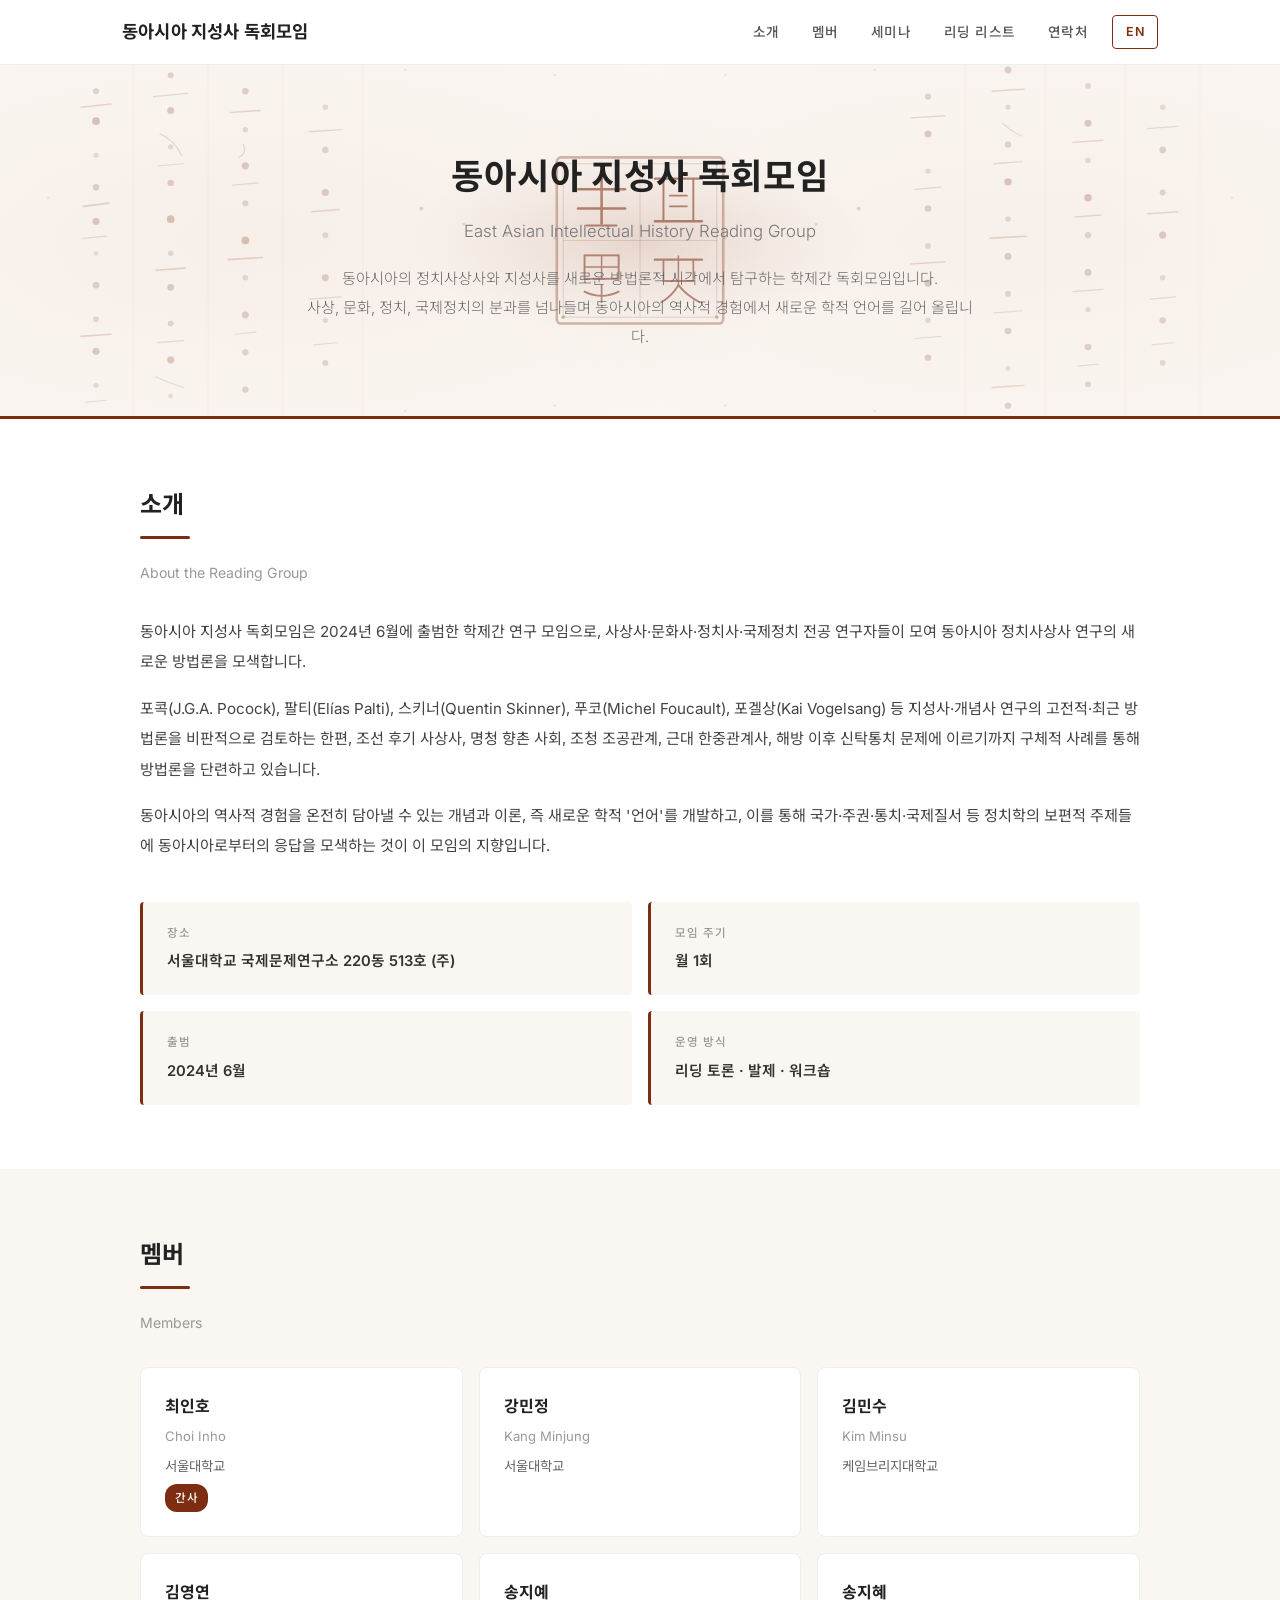
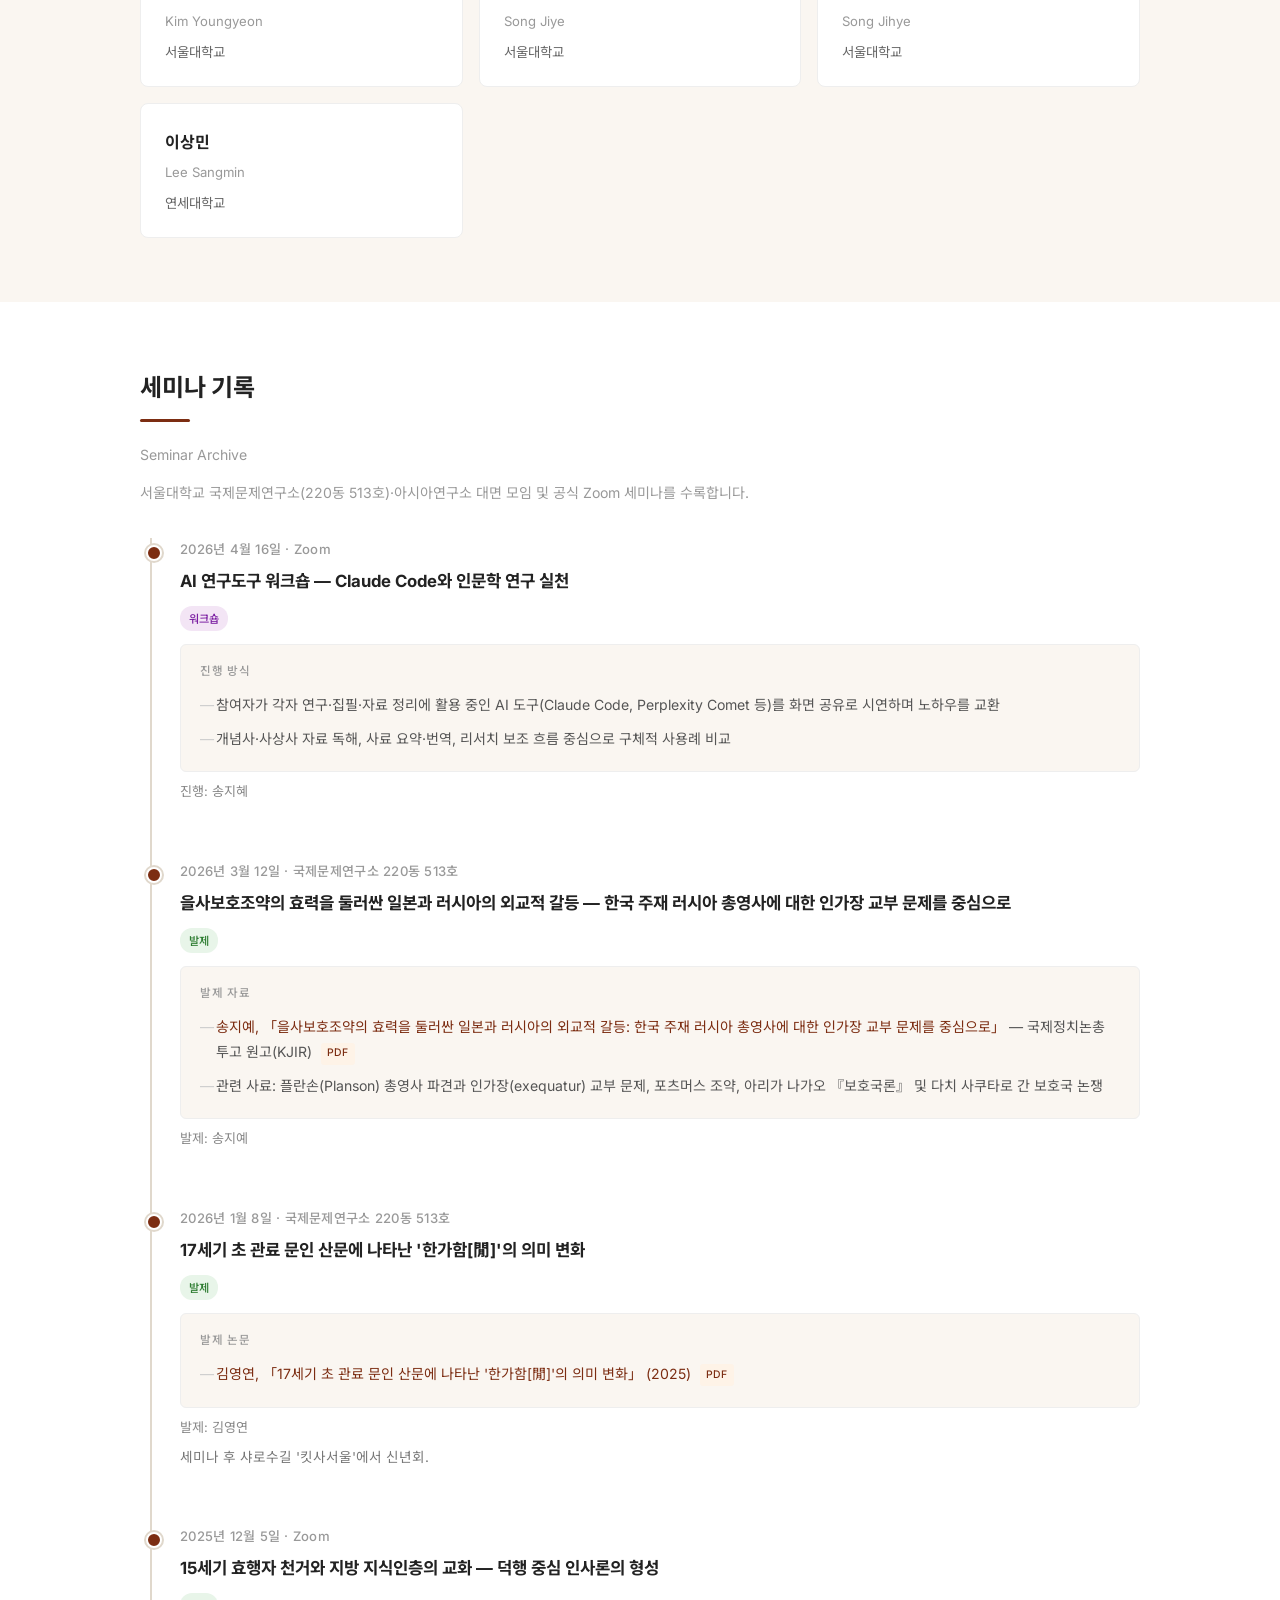
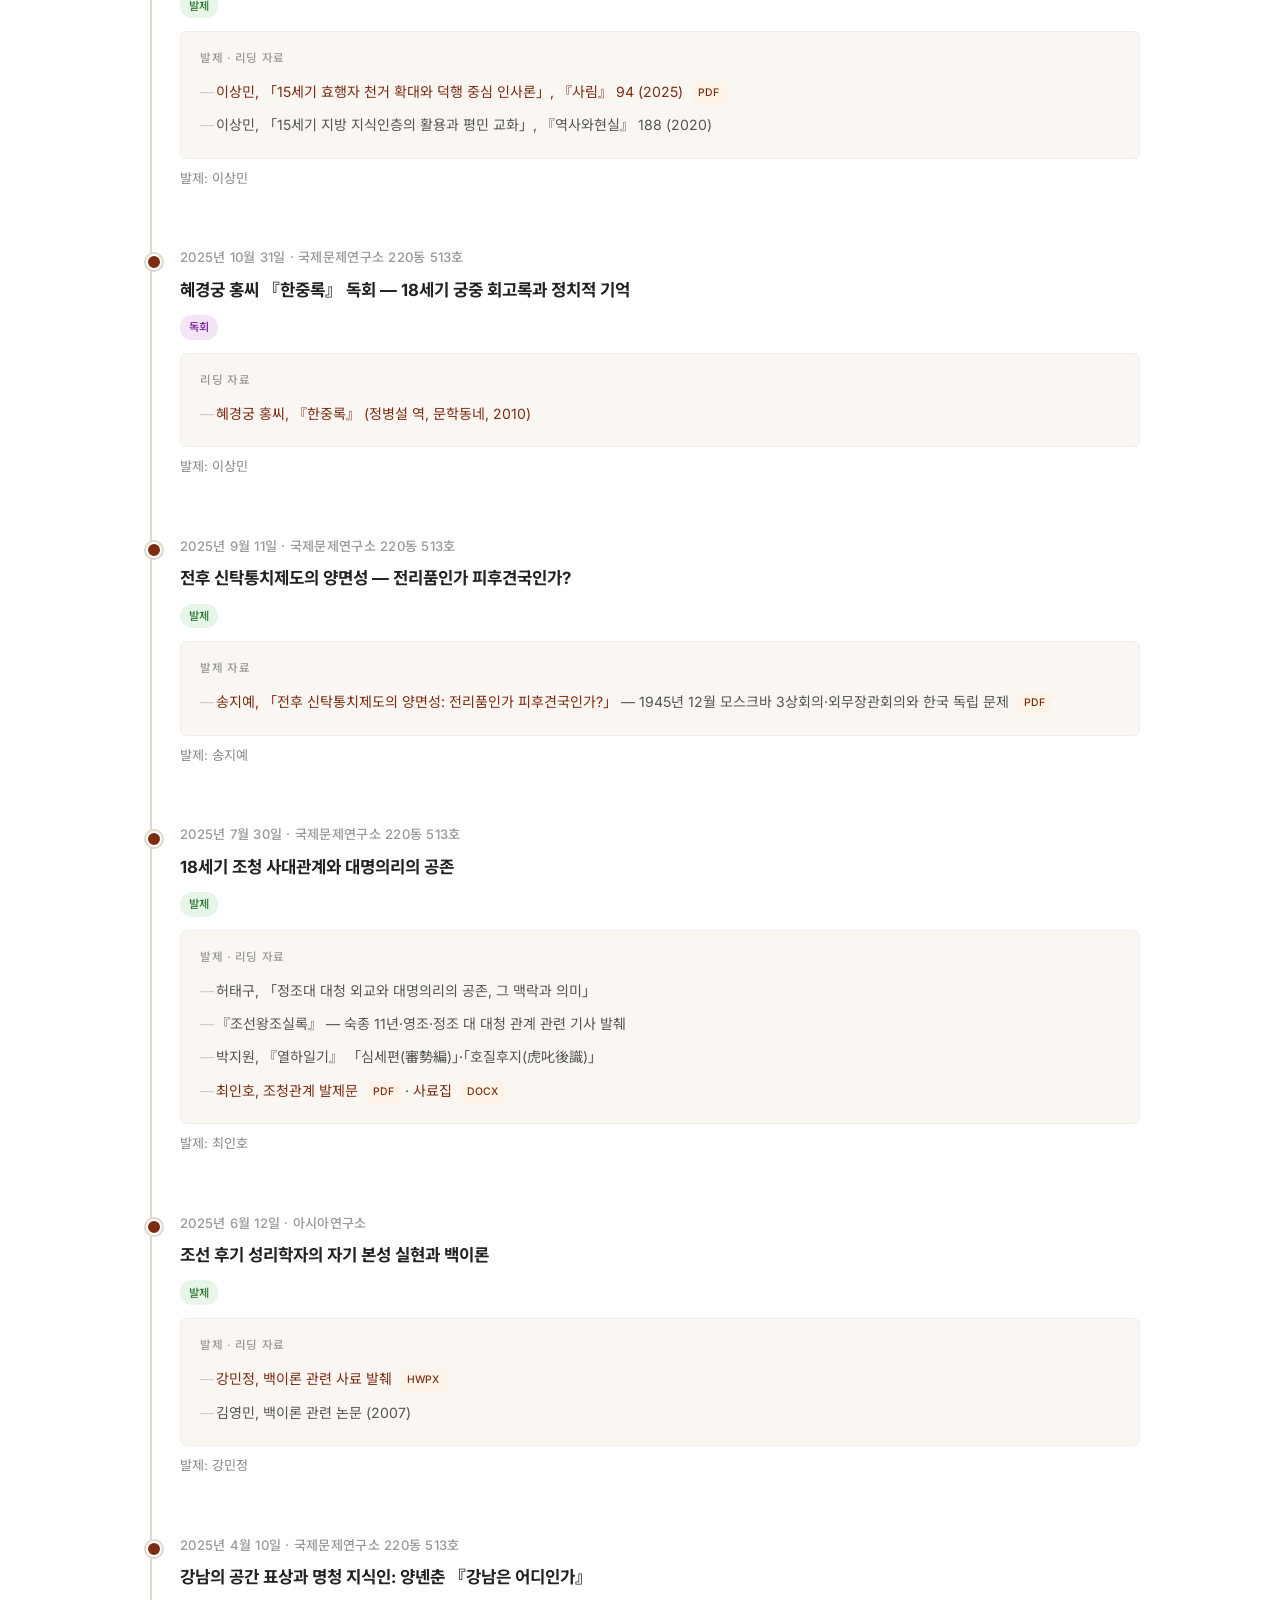
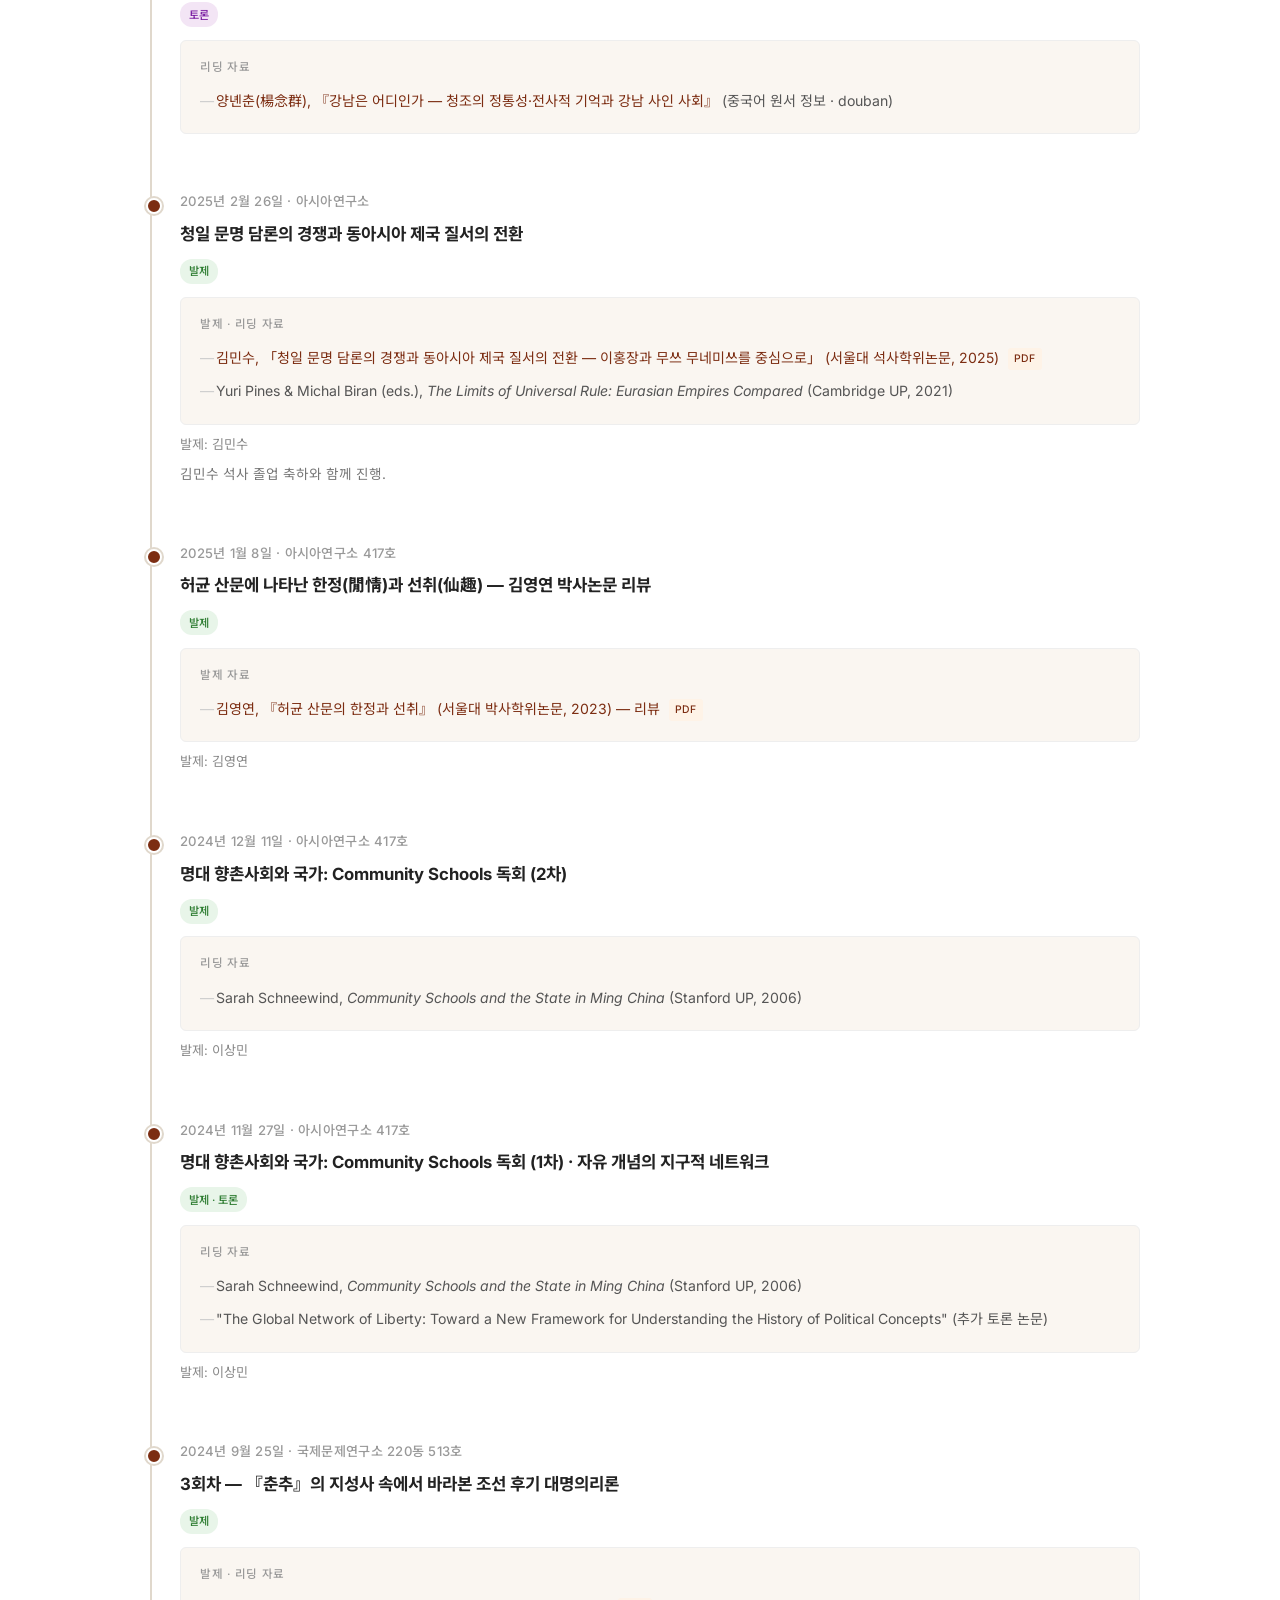
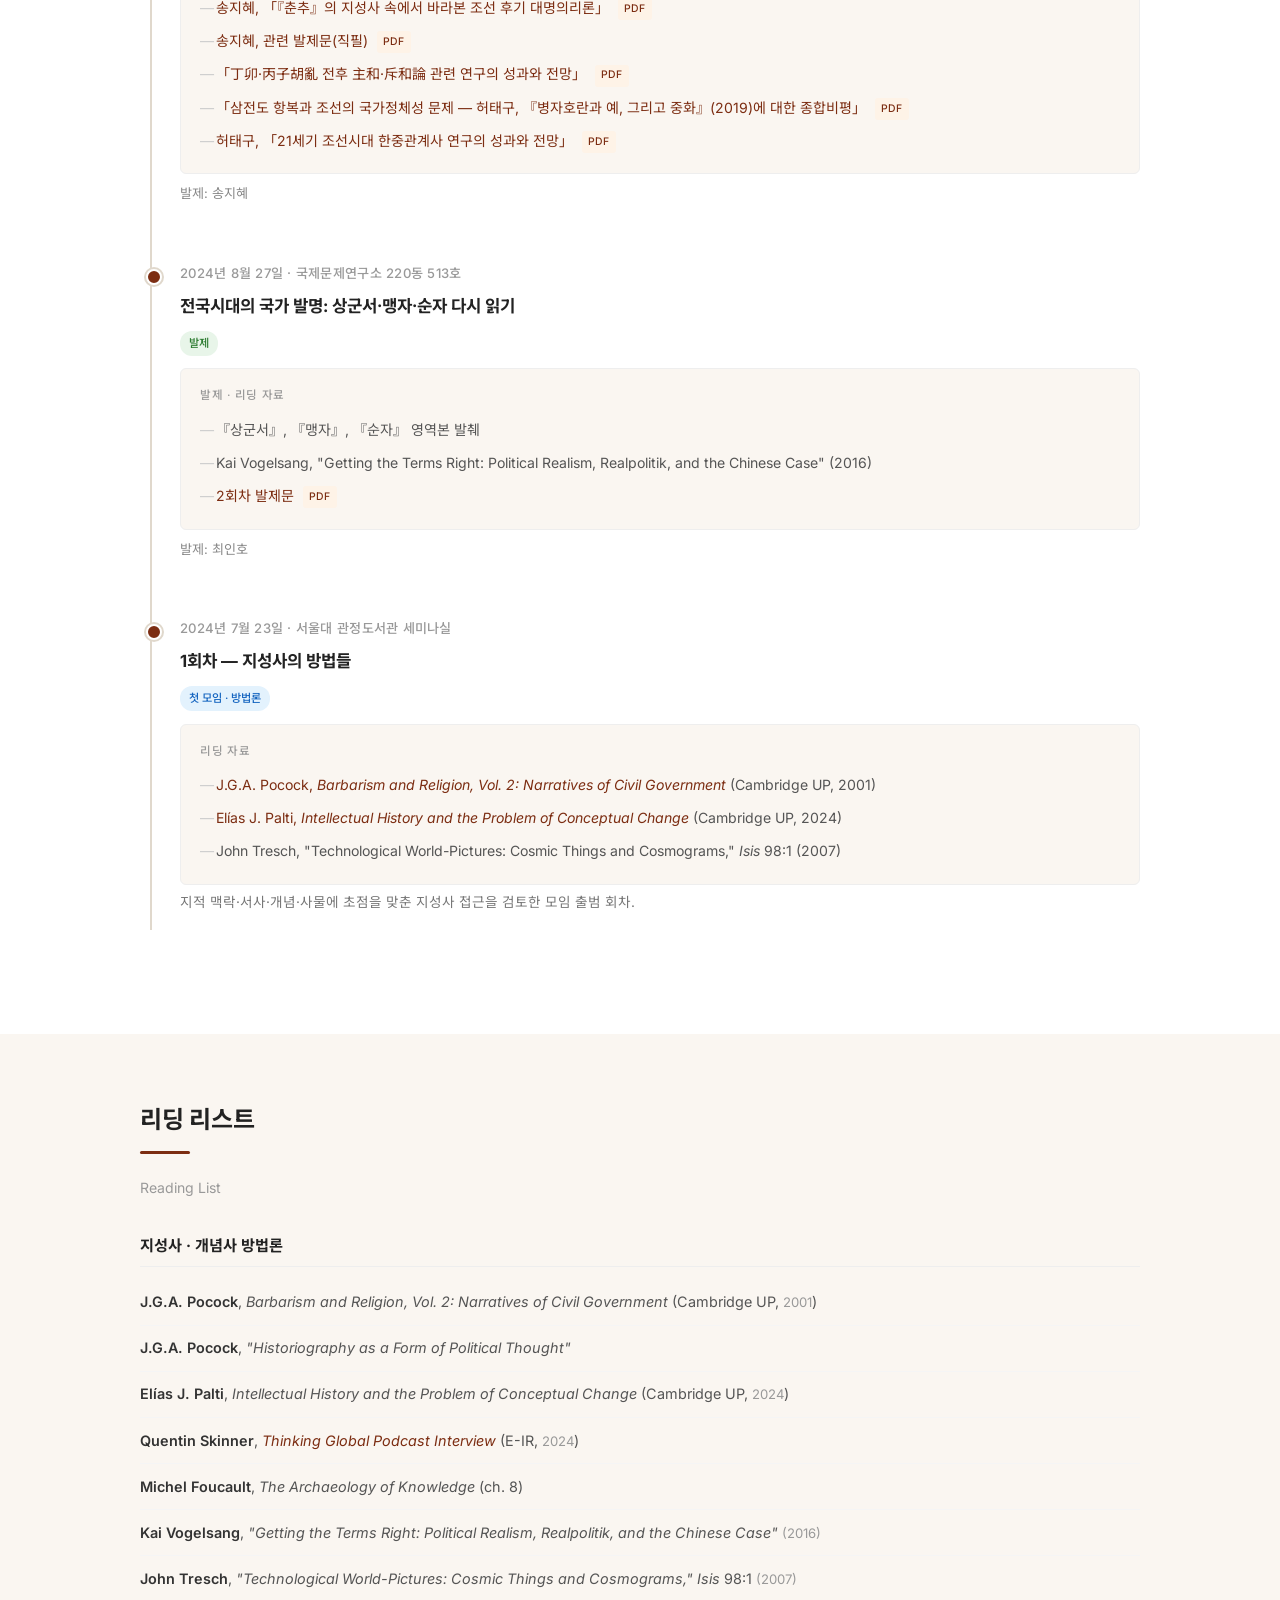
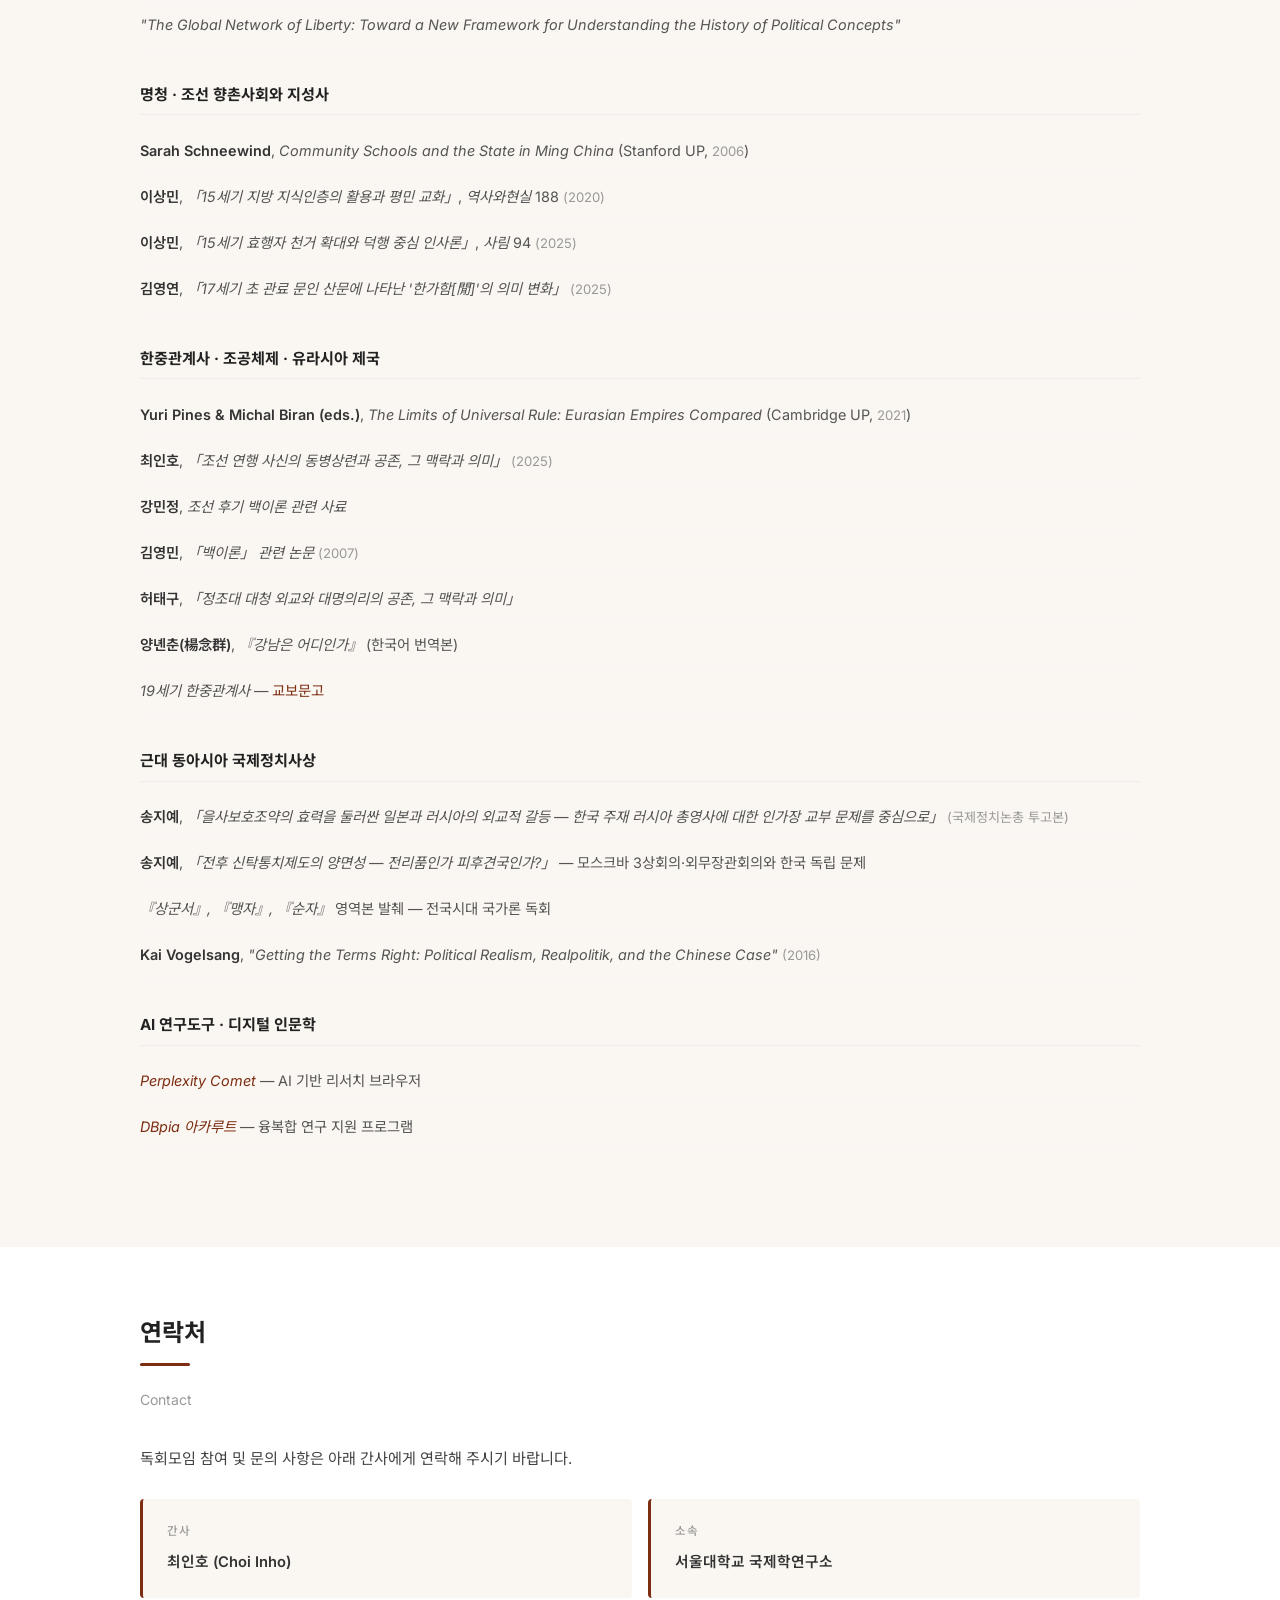
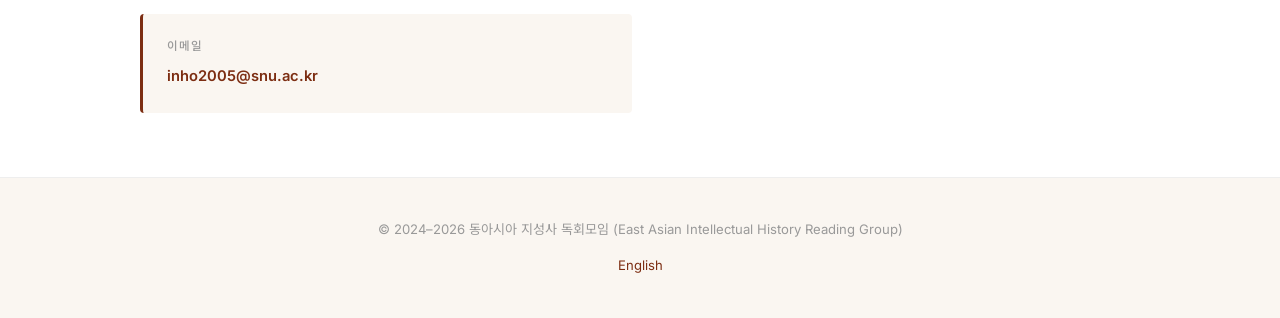
==== index.html @ 12b864c9 "Initial commit: bilingual reading-group site Static GitHub Pages site for 동아시아 지성사 독회모임 (East Asian " ====
<!DOCTYPE html>
<html lang="ko">
<head>
  <meta charset="UTF-8">
  <meta name="viewport" content="width=device-width, initial-scale=1.0">
  <title>동아시아 지성사 독회모임 | East Asian Intellectual History Reading Group</title>
  <link rel="stylesheet" href="style.css">
  <link href="https://fonts.googleapis.com/css2?family=Noto+Sans+KR:wght@300;400;500;700&family=Noto+Serif+KR:wght@400;500;700&family=Inter:wght@300;400;500;600;700&display=swap" rel="stylesheet">
</head>
<body>

<!-- HEADER -->
<header>
  <div class="header-inner">
    <div class="site-title"><a href="#top">동아시아 지성사 독회모임</a></div>
    <nav>
      <a href="#about">소개</a>
      <a href="#members">멤버</a>
      <a href="#seminars">세미나</a>
      <a href="#readings">리딩 리스트</a>
      <a href="#contact">연락처</a>
      <a href="en.html" class="lang-switch">EN</a>
    </nav>
  </div>
</header>

<!-- HERO -->
<div class="hero" id="top">
  <h1>동아시아 지성사 독회모임</h1>
  <p class="subtitle">East Asian Intellectual History Reading Group</p>
  <p class="description">
    동아시아의 정치사상사와 지성사를 새로운 방법론적 시각에서 탐구하는 학제간 독회모임입니다.<br>
    사상, 문화, 정치, 국제정치의 분과를 넘나들며 동아시아의 역사적 경험에서 새로운 학적 언어를 길어 올립니다.
  </p>
</div>

<!-- ABOUT -->
<section id="about">
  <div class="container">
    <h2 class="section-title">소개</h2>
    <p class="section-subtitle">About the Reading Group</p>
    <div class="about-text">
      <p>
        동아시아 지성사 독회모임은 2024년 6월에 출범한 학제간 연구 모임으로, 사상사·문화사·정치사·국제정치 전공 연구자들이 모여 동아시아 정치사상사 연구의 새로운 방법론을 모색합니다.
      </p>
      <p style="margin-top:1rem;">
        포콕(J.G.A. Pocock), 팔티(Elías Palti), 스키너(Quentin Skinner), 푸코(Michel Foucault), 포겔상(Kai Vogelsang) 등 지성사·개념사 연구의 고전적·최근 방법론을 비판적으로 검토하는 한편, 조선 후기 사상사, 명청 향촌 사회, 조청 조공관계, 근대 한중관계사, 해방 이후 신탁통치 문제에 이르기까지 구체적 사례를 통해 방법론을 단련하고 있습니다.
      </p>
      <p style="margin-top:1rem;">
        동아시아의 역사적 경험을 온전히 담아낼 수 있는 개념과 이론, 즉 새로운 학적 '언어'를 개발하고, 이를 통해 국가·주권·통치·국제질서 등 정치학의 보편적 주제들에 동아시아로부터의 응답을 모색하는 것이 이 모임의 지향입니다.
      </p>
    </div>
    <div class="about-info">
      <div class="info-card">
        <div class="label">장소</div>
        <div class="value">서울대학교 국제문제연구소 220동 513호 (주)</div>
      </div>
      <div class="info-card">
        <div class="label">모임 주기</div>
        <div class="value">월 1회</div>
      </div>
      <div class="info-card">
        <div class="label">출범</div>
        <div class="value">2024년 6월</div>
      </div>
      <div class="info-card">
        <div class="label">운영 방식</div>
        <div class="value">리딩 토론 · 발제 · 워크숍</div>
      </div>
    </div>
  </div>
</section>

<!-- MEMBERS -->
<section id="members">
  <div class="container">
    <h2 class="section-title">멤버</h2>
    <p class="section-subtitle">Members</p>
    <div class="members-grid">
      <div class="member-card">
        <div class="member-name">최인호</div>
        <div class="member-name-en">Choi Inho</div>
        <div class="member-affiliation">서울대학교</div>
        <div class="member-role">간사</div>
      </div>
      <div class="member-card">
        <div class="member-name">강민정</div>
        <div class="member-name-en">Kang Minjung</div>
        <div class="member-affiliation">서울대학교</div>
      </div>
      <div class="member-card">
        <div class="member-name">김민수</div>
        <div class="member-name-en">Kim Minsu</div>
        <div class="member-affiliation">케임브리지대학교</div>
      </div>
      <div class="member-card">
        <div class="member-name">김영연</div>
        <div class="member-name-en">Kim Youngyeon</div>
        <div class="member-affiliation">서울대학교</div>
      </div>
      <div class="member-card">
        <div class="member-name">송지예</div>
        <div class="member-name-en">Song Jiye</div>
        <div class="member-affiliation">서울대학교</div>
      </div>
      <div class="member-card">
        <div class="member-name">송지혜</div>
        <div class="member-name-en">Song Jihye</div>
        <div class="member-affiliation">서울대학교</div>
      </div>
      <div class="member-card">
        <div class="member-name">이상민</div>
        <div class="member-name-en">Lee Sangmin</div>
        <div class="member-affiliation">연세대학교</div>
      </div>
    </div>
  </div>
</section>

<!-- SEMINARS -->
<section id="seminars">
  <div class="container">
    <h2 class="section-title">세미나 기록</h2>
    <p class="section-subtitle">Seminar Archive</p>

    <p class="section-subtitle" style="margin-top:-1.2rem; margin-bottom:2rem;">서울대학교 국제문제연구소(220동 513호)·아시아연구소 대면 모임 및 공식 Zoom 세미나를 수록합니다.</p>

    <div class="timeline">

      <!-- 2026-04-16 -->
      <div class="timeline-item">
        <div class="timeline-date">2026년 4월 16일 · Zoom</div>
        <div class="timeline-title">AI 연구도구 워크숍 — Claude Code와 인문학 연구 실천</div>
        <span class="timeline-badge badge-discussion">워크숍</span>
        <div class="timeline-reading">
          <div class="reading-label">진행 방식</div>
          <ul>
            <li>참여자가 각자 연구·집필·자료 정리에 활용 중인 AI 도구(Claude Code, Perplexity Comet 등)를 화면 공유로 시연하며 노하우를 교환</li>
            <li>개념사·사상사 자료 독해, 사료 요약·번역, 리서치 보조 흐름 중심으로 구체적 사용례 비교</li>
          </ul>
        </div>
        <div class="timeline-presenter">진행: 송지혜</div>
      </div>

      <!-- 2026-03-12 -->
      <div class="timeline-item">
        <div class="timeline-date">2026년 3월 12일 · 국제문제연구소 220동 513호</div>
        <div class="timeline-title">을사보호조약의 효력을 둘러싼 일본과 러시아의 외교적 갈등 — 한국 주재 러시아 총영사에 대한 인가장 교부 문제를 중심으로</div>
        <span class="timeline-badge badge-lecture">발제</span>
        <div class="timeline-reading">
          <div class="reading-label">발제 자료</div>
          <ul>
            <li><a href="https://drive.google.com/file/d/1U2bk1B01snGCpZ4kHFnb6t5DGu-zUbsW/view" target="_blank" rel="noopener">송지예, 「을사보호조약의 효력을 둘러싼 일본과 러시아의 외교적 갈등: 한국 주재 러시아 총영사에 대한 인가장 교부 문제를 중심으로」</a> — 국제정치논총 투고 원고(KJIR) <span class="file-icon">PDF</span></li>
            <li>관련 사료: 플란손(Planson) 총영사 파견과 인가장(exequatur) 교부 문제, 포츠머스 조약, 아리가 나가오 『보호국론』 및 다치 사쿠타로 간 보호국 논쟁</li>
          </ul>
        </div>
        <div class="timeline-presenter">발제: 송지예</div>
      </div>

      <!-- 2026-01-08 -->
      <div class="timeline-item">
        <div class="timeline-date">2026년 1월 8일 · 국제문제연구소 220동 513호</div>
        <div class="timeline-title">17세기 초 관료 문인 산문에 나타난 '한가함[閒]'의 의미 변화</div>
        <span class="timeline-badge badge-lecture">발제</span>
        <div class="timeline-reading">
          <div class="reading-label">발제 논문</div>
          <ul>
            <li><a href="https://drive.google.com/file/d/1aK_1L7EQ0xRnOi_R8tPHZGw-odXZj9qg/view" target="_blank" rel="noopener">김영연, 「17세기 초 관료 문인 산문에 나타난 '한가함[閒]'의 의미 변화」 (2025)</a> <span class="file-icon">PDF</span></li>
          </ul>
        </div>
        <div class="timeline-presenter">발제: 김영연</div>
        <div class="timeline-summary">세미나 후 샤로수길 '킷사서울'에서 신년회.</div>
      </div>

      <!-- 2025-12-05 -->
      <div class="timeline-item">
        <div class="timeline-date">2025년 12월 5일 · Zoom</div>
        <div class="timeline-title">15세기 효행자 천거와 지방 지식인층의 교화 — 덕행 중심 인사론의 형성</div>
        <span class="timeline-badge badge-lecture">발제</span>
        <div class="timeline-reading">
          <div class="reading-label">발제 · 리딩 자료</div>
          <ul>
            <li><a href="https://drive.google.com/file/d/1_ht7-SZTPnJsf2jjgePAkcCkBkpGPz-i/view" target="_blank" rel="noopener">이상민, 「15세기 효행자 천거 확대와 덕행 중심 인사론」, 『사림』 94 (2025)</a> <span class="file-icon">PDF</span></li>
            <li>이상민, 「15세기 지방 지식인층의 활용과 평민 교화」, 『역사와현실』 188 (2020)</li>
          </ul>
        </div>
        <div class="timeline-presenter">발제: 이상민</div>
      </div>

      <!-- 2025-10-31 -->
      <div class="timeline-item">
        <div class="timeline-date">2025년 10월 31일 · 국제문제연구소 220동 513호</div>
        <div class="timeline-title">혜경궁 홍씨 『한중록』 독회 — 18세기 궁중 회고록과 정치적 기억</div>
        <span class="timeline-badge badge-discussion">독회</span>
        <div class="timeline-reading">
          <div class="reading-label">리딩 자료</div>
          <ul>
            <li><a href="https://www.aladin.co.kr/shop/wproduct.aspx?ItemId=7609774" target="_blank" rel="noopener">혜경궁 홍씨, 『한중록』 (정병설 역, 문학동네, 2010)</a></li>
          </ul>
        </div>
        <div class="timeline-presenter">발제: 이상민</div>
      </div>

      <!-- 2025-09-11 -->
      <div class="timeline-item">
        <div class="timeline-date">2025년 9월 11일 · 국제문제연구소 220동 513호</div>
        <div class="timeline-title">전후 신탁통치제도의 양면성 — 전리품인가 피후견국인가?</div>
        <span class="timeline-badge badge-lecture">발제</span>
        <div class="timeline-reading">
          <div class="reading-label">발제 자료</div>
          <ul>
            <li><a href="https://drive.google.com/file/d/1yTjsjfcCXwxiwnCUeyRooPTneyqngxej/view" target="_blank" rel="noopener">송지예, 「전후 신탁통치제도의 양면성: 전리품인가 피후견국인가?」</a> — 1945년 12월 모스크바 3상회의·외무장관회의와 한국 독립 문제 <span class="file-icon">PDF</span></li>
          </ul>
        </div>
        <div class="timeline-presenter">발제: 송지예</div>
      </div>

      <!-- 2025-07-30 -->
      <div class="timeline-item">
        <div class="timeline-date">2025년 7월 30일 · 국제문제연구소 220동 513호</div>
        <div class="timeline-title">18세기 조청 사대관계와 대명의리의 공존</div>
        <span class="timeline-badge badge-lecture">발제</span>
        <div class="timeline-reading">
          <div class="reading-label">발제 · 리딩 자료</div>
          <ul>
            <li>허태구, 「정조대 대청 외교와 대명의리의 공존, 그 맥락과 의미」</li>
            <li>『조선왕조실록』 — 숙종 11년·영조·정조 대 대청 관계 관련 기사 발췌</li>
            <li>박지원, 『열하일기』 「심세편(審勢編)」·「호질후지(虎叱後識)」</li>
            <li><a href="https://drive.google.com/file/d/1O3c-nzvZimKEq67r2HDomvlgoNfCA_DF/view" target="_blank" rel="noopener">최인호, 조청관계 발제문</a> <span class="file-icon">PDF</span> · <a href="https://drive.google.com/file/d/1CSX4UoHxHlep98gl9mru-MWm1oMv5Isj/view" target="_blank" rel="noopener">사료집</a> <span class="file-icon">DOCX</span></li>
          </ul>
        </div>
        <div class="timeline-presenter">발제: 최인호</div>
      </div>

      <!-- 2025-06-12 -->
      <div class="timeline-item">
        <div class="timeline-date">2025년 6월 12일 · 아시아연구소</div>
        <div class="timeline-title">조선 후기 성리학자의 자기 본성 실현과 백이론</div>
        <span class="timeline-badge badge-lecture">발제</span>
        <div class="timeline-reading">
          <div class="reading-label">발제 · 리딩 자료</div>
          <ul>
            <li><a href="https://drive.google.com/file/d/1NC3_NkMuja7m4livKyuee8qPDTv-LGqD/view" target="_blank" rel="noopener">강민정, 백이론 관련 사료 발췌</a> <span class="file-icon">HWPX</span></li>
            <li>김영민, 백이론 관련 논문 (2007)</li>
          </ul>
        </div>
        <div class="timeline-presenter">발제: 강민정</div>
      </div>

      <!-- 2025-04-10 -->
      <div class="timeline-item">
        <div class="timeline-date">2025년 4월 10일 · 국제문제연구소 220동 513호</div>
        <div class="timeline-title">강남의 공간 표상과 명청 지식인: 양녠춘 『강남은 어디인가』</div>
        <span class="timeline-badge badge-discussion">토론</span>
        <div class="timeline-reading">
          <div class="reading-label">리딩 자료</div>
          <ul>
            <li><a href="https://m.douban.com/book/subject/4928309" target="_blank" rel="noopener">양녠춘(楊念群), 『강남은 어디인가 — 청조의 정통성·전사적 기억과 강남 사인 사회』</a> (중국어 원서 정보 · douban)</li>
          </ul>
        </div>
      </div>

      <!-- 2025-02-26 -->
      <div class="timeline-item">
        <div class="timeline-date">2025년 2월 26일 · 아시아연구소</div>
        <div class="timeline-title">청일 문명 담론의 경쟁과 동아시아 제국 질서의 전환</div>
        <span class="timeline-badge badge-lecture">발제</span>
        <div class="timeline-reading">
          <div class="reading-label">발제 · 리딩 자료</div>
          <ul>
            <li><a href="https://drive.google.com/file/d/12RnHwl_IgRFNwp7LksJ8BfeYk1voXkw8/view" target="_blank" rel="noopener">김민수, 「청일 문명 담론의 경쟁과 동아시아 제국 질서의 전환 — 이홍장과 무쓰 무네미쓰를 중심으로」 (서울대 석사학위논문, 2025)</a> <span class="file-icon">PDF</span></li>
            <li>Yuri Pines &amp; Michal Biran (eds.), <em>The Limits of Universal Rule: Eurasian Empires Compared</em> (Cambridge UP, 2021)</li>
          </ul>
        </div>
        <div class="timeline-presenter">발제: 김민수</div>
        <div class="timeline-summary">김민수 석사 졸업 축하와 함께 진행.</div>
      </div>

      <!-- 2025-01-08 -->
      <div class="timeline-item">
        <div class="timeline-date">2025년 1월 8일 · 아시아연구소 417호</div>
        <div class="timeline-title">허균 산문에 나타난 한정(閒情)과 선취(仙趣) — 김영연 박사논문 리뷰</div>
        <span class="timeline-badge badge-lecture">발제</span>
        <div class="timeline-reading">
          <div class="reading-label">발제 자료</div>
          <ul>
            <li><a href="https://drive.google.com/file/d/1Odb6ZGZKrackZOwUy5mYcy-N6UGJ6F59/view" target="_blank" rel="noopener">김영연, 『허균 산문의 한정과 선취』 (서울대 박사학위논문, 2023) — 리뷰</a> <span class="file-icon">PDF</span></li>
          </ul>
        </div>
        <div class="timeline-presenter">발제: 김영연</div>
      </div>

      <!-- 2024-12-11 -->
      <div class="timeline-item">
        <div class="timeline-date">2024년 12월 11일 · 아시아연구소 417호</div>
        <div class="timeline-title">명대 향촌사회와 국가: Community Schools 독회 (2차)</div>
        <span class="timeline-badge badge-lecture">발제</span>
        <div class="timeline-reading">
          <div class="reading-label">리딩 자료</div>
          <ul>
            <li>Sarah Schneewind, <em>Community Schools and the State in Ming China</em> (Stanford UP, 2006)</li>
          </ul>
        </div>
        <div class="timeline-presenter">발제: 이상민</div>
      </div>

      <!-- 2024-11-27 -->
      <div class="timeline-item">
        <div class="timeline-date">2024년 11월 27일 · 아시아연구소 417호</div>
        <div class="timeline-title">명대 향촌사회와 국가: Community Schools 독회 (1차) · 자유 개념의 지구적 네트워크</div>
        <span class="timeline-badge badge-lecture">발제 · 토론</span>
        <div class="timeline-reading">
          <div class="reading-label">리딩 자료</div>
          <ul>
            <li>Sarah Schneewind, <em>Community Schools and the State in Ming China</em> (Stanford UP, 2006)</li>
            <li>"The Global Network of Liberty: Toward a New Framework for Understanding the History of Political Concepts" (추가 토론 논문)</li>
          </ul>
        </div>
        <div class="timeline-presenter">발제: 이상민</div>
      </div>

      <!-- 2024-09-25 -->
      <div class="timeline-item">
        <div class="timeline-date">2024년 9월 25일 · 국제문제연구소 220동 513호</div>
        <div class="timeline-title">3회차 — 『춘추』의 지성사 속에서 바라본 조선 후기 대명의리론</div>
        <span class="timeline-badge badge-lecture">발제</span>
        <div class="timeline-reading">
          <div class="reading-label">발제 · 리딩 자료</div>
          <ul>
            <li><a href="https://drive.google.com/file/d/1DnaFIaDpdwkfvwwOye9n3uRyc08MbDtw/view" target="_blank" rel="noopener">송지혜, 「『춘추』의 지성사 속에서 바라본 조선 후기 대명의리론」</a> <span class="file-icon">PDF</span></li>
            <li><a href="https://drive.google.com/file/d/1Xx5BpFfLpQiyP5wYq6tuaDw_69mwIsDt/view" target="_blank" rel="noopener">송지혜, 관련 발제문(직필)</a> <span class="file-icon">PDF</span></li>
            <li><a href="https://drive.google.com/file/d/1YahWNc6Ee1mSPffGj7zYyEM0c4c9ektr/view" target="_blank" rel="noopener">「丁卯·丙子胡亂 전후 主和·斥和論 관련 연구의 성과와 전망」</a> <span class="file-icon">PDF</span></li>
            <li><a href="https://drive.google.com/file/d/1Y_V-JVRVFHQNM4iePTVQYF-ZP51Iwty4/view" target="_blank" rel="noopener">「삼전도 항복과 조선의 국가정체성 문제 — 허태구, 『병자호란과 예, 그리고 중화』(2019)에 대한 종합비평」</a> <span class="file-icon">PDF</span></li>
            <li><a href="https://drive.google.com/file/d/1Yn7ZyHhqTCruYaJ-HM1JRZFO8YMXXsPE/view" target="_blank" rel="noopener">허태구, 「21세기 조선시대 한중관계사 연구의 성과와 전망」</a> <span class="file-icon">PDF</span></li>
          </ul>
        </div>
        <div class="timeline-presenter">발제: 송지혜</div>
      </div>

      <!-- 2024-08-27 -->
      <div class="timeline-item">
        <div class="timeline-date">2024년 8월 27일 · 국제문제연구소 220동 513호</div>
        <div class="timeline-title">전국시대의 국가 발명: 상군서·맹자·순자 다시 읽기</div>
        <span class="timeline-badge badge-lecture">발제</span>
        <div class="timeline-reading">
          <div class="reading-label">발제 · 리딩 자료</div>
          <ul>
            <li>『상군서』, 『맹자』, 『순자』 영역본 발췌</li>
            <li>Kai Vogelsang, "Getting the Terms Right: Political Realism, Realpolitik, and the Chinese Case" (2016)</li>
            <li><a href="docs/2024-08-27_presentation.pdf" target="_blank" rel="noopener">2회차 발제문</a> <span class="file-icon">PDF</span></li>
          </ul>
        </div>
        <div class="timeline-presenter">발제: 최인호</div>
      </div>

      <!-- 2024-07-23 -->
      <div class="timeline-item">
        <div class="timeline-date">2024년 7월 23일 · 서울대 관정도서관 세미나실</div>
        <div class="timeline-title">1회차 — 지성사의 방법들</div>
        <span class="timeline-badge badge-inaugural">첫 모임 · 방법론</span>
        <div class="timeline-reading">
          <div class="reading-label">리딩 자료</div>
          <ul>
            <li><a href="https://www.cambridge.org/us/academic/subjects/history/history-ideas-and-intellectual-history/barbarism-and-religion-volume-2" target="_blank" rel="noopener">J.G.A. Pocock, <em>Barbarism and Religion, Vol. 2: Narratives of Civil Government</em></a> (Cambridge UP, 2001)</li>
            <li><a href="https://www.cambridge.org/core/books/intellectual-history-and-the-problem-of-conceptual-change/1837001F3EF25EC22BAB69C0FC46816D" target="_blank" rel="noopener">Elías J. Palti, <em>Intellectual History and the Problem of Conceptual Change</em></a> (Cambridge UP, 2024)</li>
            <li>John Tresch, "Technological World-Pictures: Cosmic Things and Cosmograms," <em>Isis</em> 98:1 (2007)</li>
          </ul>
        </div>
        <div class="timeline-summary">지적 맥락·서사·개념·사물에 초점을 맞춘 지성사 접근을 검토한 모임 출범 회차.</div>
      </div>

    </div><!-- /timeline -->
  </div>
</section>

<!-- READING LIST -->
<section id="readings">
  <div class="container">
    <h2 class="section-title">리딩 리스트</h2>
    <p class="section-subtitle">Reading List</p>

    <div class="reading-category">
      <h3>지성사 · 개념사 방법론</h3>
      <ul class="reading-list">
        <li><span class="author">J.G.A. Pocock</span>, <span class="title">Barbarism and Religion, Vol. 2: Narratives of Civil Government</span> (Cambridge UP, <span class="year">2001</span>)</li>
        <li><span class="author">J.G.A. Pocock</span>, <span class="title">"Historiography as a Form of Political Thought"</span></li>
        <li><span class="author">Elías J. Palti</span>, <span class="title">Intellectual History and the Problem of Conceptual Change</span> (Cambridge UP, <span class="year">2024</span>)</li>
        <li><span class="author">Quentin Skinner</span>, <a href="https://www.e-ir.info/2024/04/08/thinking-global-podcast-quentin-skinner/" target="_blank"><span class="title">Thinking Global Podcast Interview</span></a> (E-IR, <span class="year">2024</span>)</li>
        <li><span class="author">Michel Foucault</span>, <span class="title">The Archaeology of Knowledge</span> (ch. 8)</li>
        <li><span class="author">Kai Vogelsang</span>, <span class="title">"Getting the Terms Right: Political Realism, Realpolitik, and the Chinese Case"</span> <span class="year">(2016)</span></li>
        <li><span class="author">John Tresch</span>, <span class="title">"Technological World-Pictures: Cosmic Things and Cosmograms,"</span> <em>Isis</em> 98:1 <span class="year">(2007)</span></li>
        <li><span class="title">"The Global Network of Liberty: Toward a New Framework for Understanding the History of Political Concepts"</span></li>
      </ul>
    </div>

    <div class="reading-category">
      <h3>명청 · 조선 향촌사회와 지성사</h3>
      <ul class="reading-list">
        <li><span class="author">Sarah Schneewind</span>, <span class="title">Community Schools and the State in Ming China</span> (Stanford UP, <span class="year">2006</span>)</li>
        <li><span class="author">이상민</span>, <span class="title">「15세기 지방 지식인층의 활용과 평민 교화」</span>, <em>역사와현실</em> 188 <span class="year">(2020)</span></li>
        <li><span class="author">이상민</span>, <span class="title">「15세기 효행자 천거 확대와 덕행 중심 인사론」</span>, <em>사림</em> 94 <span class="year">(2025)</span></li>
        <li><span class="author">김영연</span>, <span class="title">「17세기 초 관료 문인 산문에 나타난 '한가함[閒]'의 의미 변화」</span> <span class="year">(2025)</span></li>
      </ul>
    </div>

    <div class="reading-category">
      <h3>한중관계사 · 조공체제 · 유라시아 제국</h3>
      <ul class="reading-list">
        <li><span class="author">Yuri Pines &amp; Michal Biran (eds.)</span>, <span class="title">The Limits of Universal Rule: Eurasian Empires Compared</span> (Cambridge UP, <span class="year">2021</span>)</li>
        <li><span class="author">최인호</span>, <span class="title">「조선 연행 사신의 동병상련과 공존, 그 맥락과 의미」</span> <span class="year">(2025)</span></li>
        <li><span class="author">강민정</span>, <span class="title">조선 후기 백이론 관련 사료</span></li>
        <li><span class="author">김영민</span>, <span class="title">「백이론」 관련 논문</span> <span class="year">(2007)</span></li>
        <li><span class="author">허태구</span>, <span class="title">「정조대 대청 외교와 대명의리의 공존, 그 맥락과 의미」</span></li>
        <li><span class="author">양녠춘(楊念群)</span>, <span class="title">『강남은 어디인가』</span> (한국어 번역본)</li>
        <li><span class="title">19세기 한중관계사</span> — <a href="https://product.kyobobook.co.kr/detail/S000214172905" target="_blank">교보문고</a></li>
      </ul>
    </div>

    <div class="reading-category">
      <h3>근대 동아시아 국제정치사상</h3>
      <ul class="reading-list">
        <li><span class="author">송지예</span>, <span class="title">「을사보호조약의 효력을 둘러싼 일본과 러시아의 외교적 갈등 — 한국 주재 러시아 총영사에 대한 인가장 교부 문제를 중심으로」</span> <span class="year">(국제정치논총 투고본)</span></li>
        <li><span class="author">송지예</span>, <span class="title">「전후 신탁통치제도의 양면성 — 전리품인가 피후견국인가?」</span> — 모스크바 3상회의·외무장관회의와 한국 독립 문제</li>
        <li><span class="title">『상군서』, 『맹자』, 『순자』</span> 영역본 발췌 — 전국시대 국가론 독회</li>
        <li><span class="author">Kai Vogelsang</span>, <span class="title">"Getting the Terms Right: Political Realism, Realpolitik, and the Chinese Case"</span> <span class="year">(2016)</span></li>
      </ul>
    </div>

    <div class="reading-category">
      <h3>AI 연구도구 · 디지털 인문학</h3>
      <ul class="reading-list">
        <li><a href="https://www.perplexity.ai/comet" target="_blank"><span class="title">Perplexity Comet</span></a> — AI 기반 리서치 브라우저</li>
        <li><a href="https://www.dbpia.co.kr/" target="_blank"><span class="title">DBpia 아카루트</span></a> — 융복합 연구 지원 프로그램</li>
      </ul>
    </div>
  </div>
</section>

<!-- CONTACT -->
<section id="contact">
  <div class="container">
    <h2 class="section-title">연락처</h2>
    <p class="section-subtitle">Contact</p>
    <div class="about-text">
      <p>
        독회모임 참여 및 문의 사항은 아래 간사에게 연락해 주시기 바랍니다.
      </p>
      <div class="about-info" style="margin-top:1.5rem;">
        <div class="info-card">
          <div class="label">간사</div>
          <div class="value">최인호 (Choi Inho)</div>
        </div>
        <div class="info-card">
          <div class="label">소속</div>
          <div class="value">서울대학교 국제학연구소</div>
        </div>
        <div class="info-card">
          <div class="label">이메일</div>
          <div class="value"><a href="mailto:inho2005@snu.ac.kr">inho2005@snu.ac.kr</a></div>
        </div>
      </div>
    </div>
  </div>
</section>

<!-- FOOTER -->
<footer>
  <p>&copy; 2024&ndash;2026 동아시아 지성사 독회모임 (East Asian Intellectual History Reading Group)</p>
  <p style="margin-top:0.8rem;"><a href="en.html">English</a></p>
</footer>

</body>
</html>
---- style.css ----
/* ===== RESET & BASE ===== */
* { margin: 0; padding: 0; box-sizing: border-box; }
html { scroll-behavior: smooth; }
body {
  font-family: 'Inter', 'Noto Sans KR', -apple-system, BlinkMacSystemFont, 'Segoe UI', sans-serif;
  color: #333;
  background: #fff;
  line-height: 1.8;
  font-weight: 400;
}

/* ===== HEADER ===== */
header {
  background: #fff;
  color: #333;
  padding: 0;
  position: sticky;
  top: 0;
  z-index: 100;
  border-bottom: 1px solid #eee;
}
.header-inner {
  max-width: 1100px;
  margin: 0 auto;
  display: flex;
  justify-content: space-between;
  align-items: center;
  padding: 0 2rem;
}
.site-title {
  font-size: 1.1rem;
  font-weight: 700;
  letter-spacing: 0.01em;
  padding: 1rem 0;
}
.site-title a { color: #222; text-decoration: none; }
nav { display: flex; align-items: center; gap: 0; }
nav a {
  color: #555;
  text-decoration: none;
  padding: 1rem 1rem;
  font-size: 0.85rem;
  font-weight: 500;
  text-transform: uppercase;
  letter-spacing: 0.04em;
  transition: color 0.2s;
}
nav a:hover, nav a.active { color: #7c2d12; }
.lang-switch {
  display: inline-block;
  margin-left: 0.5rem;
  padding: 0.3rem 0.8rem;
  border: 1.5px solid #7c2d12;
  border-radius: 4px;
  color: #7c2d12;
  text-decoration: none;
  font-size: 0.78rem;
  font-weight: 600;
  letter-spacing: 0.04em;
  transition: all 0.2s;
}
.lang-switch:hover { background: #7c2d12; color: #fff; }

/* ===== HERO ===== */
.hero {
  background: #faf6f1 url('hero-bg.svg') center center / cover no-repeat;
  color: #333;
  text-align: center;
  padding: 5rem 2rem 4rem;
  border-bottom: 3px solid #7c2d12;
  position: relative;
}
.hero h1 {
  font-size: 2.2rem;
  font-weight: 700;
  margin-bottom: 0.5rem;
  letter-spacing: 0.02em;
  color: #222;
}
.hero .subtitle {
  font-size: 1.05rem;
  color: #777;
  font-weight: 300;
  margin-bottom: 1.2rem;
}
.hero .description {
  max-width: 680px;
  margin: 0 auto;
  font-size: 0.95rem;
  line-height: 1.9;
  color: #666;
  font-weight: 300;
}

/* ===== SECTIONS ===== */
section { padding: 4rem 2rem; }
.container { max-width: 1000px; margin: 0 auto; }
section:nth-child(even) { background: #faf6f1; }
.section-title {
  font-size: 1.5rem;
  font-weight: 700;
  color: #222;
  margin-bottom: 0.3rem;
  padding-bottom: 0.8rem;
  border-bottom: none;
  position: relative;
}
.section-title::after {
  content: '';
  display: block;
  width: 50px;
  height: 3px;
  background: #7c2d12;
  margin-top: 0.6rem;
  border-radius: 2px;
}
.section-subtitle {
  font-size: 0.88rem;
  color: #999;
  margin-bottom: 2rem;
  font-weight: 400;
  margin-top: 0.5rem;
}

/* ===== ABOUT ===== */
.about-text {
  font-size: 0.95rem;
  line-height: 2;
  color: #444;
}
.about-info {
  margin-top: 2.5rem;
  display: grid;
  grid-template-columns: 1fr 1fr;
  gap: 1rem;
}
.info-card {
  background: #faf6f1;
  padding: 1.3rem 1.5rem;
  border-left: 3px solid #7c2d12;
  border-radius: 4px;
}
.info-card .label {
  font-size: 0.72rem;
  color: #999;
  text-transform: uppercase;
  letter-spacing: 0.08em;
  margin-bottom: 0.3rem;
  font-weight: 500;
}
.info-card .value { font-size: 0.92rem; font-weight: 600; color: #333; }
.info-card .value a { color: #7c2d12; text-decoration: none; }
.info-card .value a:hover { text-decoration: underline; }

/* ===== MEMBERS ===== */
.members-grid {
  display: grid;
  grid-template-columns: repeat(auto-fill, minmax(280px, 1fr));
  gap: 1rem;
}
.member-card {
  background: #fff;
  padding: 1.5rem;
  border-radius: 8px;
  border: 1px solid #eee;
  transition: box-shadow 0.2s, transform 0.2s;
}
.member-card:hover {
  box-shadow: 0 4px 16px rgba(0,0,0,0.06);
  transform: translateY(-2px);
}
.member-name {
  font-size: 1rem;
  font-weight: 700;
  color: #222;
  margin-bottom: 0.25rem;
}
.member-name-en {
  font-size: 0.82rem;
  color: #999;
  margin-bottom: 0.5rem;
  font-weight: 400;
}
.member-affiliation {
  font-size: 0.84rem;
  color: #666;
  line-height: 1.5;
}
.member-role {
  display: inline-block;
  margin-top: 0.5rem;
  font-size: 0.72rem;
  background: #7c2d12;
  color: #fff;
  padding: 0.2rem 0.65rem;
  border-radius: 12px;
  font-weight: 500;
  letter-spacing: 0.02em;
}
.member-note {
  font-size: 0.78rem;
  color: #aaa;
  margin-top: 0.4rem;
}

/* ===== SEMINAR TIMELINE ===== */
.timeline { position: relative; padding-left: 2.5rem; }
.timeline::before {
  content: '';
  position: absolute;
  left: 0.6rem;
  top: 0;
  bottom: 0;
  width: 2px;
  background: #e0d8cc;
}
.timeline-item {
  position: relative;
  margin-bottom: 2.5rem;
  padding-bottom: 1rem;
}
.timeline-item::before {
  content: '';
  position: absolute;
  left: -2.15rem;
  top: 0.45rem;
  width: 12px;
  height: 12px;
  border-radius: 50%;
  background: #7c2d12;
  border: 2px solid #fff;
  box-shadow: 0 0 0 2px #e0d8cc;
}
.timeline-item.upcoming::before { background: #f9a825; box-shadow: 0 0 0 2px #fde8a0; }
.timeline-date {
  font-size: 0.82rem;
  color: #999;
  font-weight: 500;
  margin-bottom: 0.3rem;
  letter-spacing: 0.02em;
}
.timeline-title {
  font-size: 1.05rem;
  font-weight: 700;
  color: #222;
  margin-bottom: 0.4rem;
}
.timeline-badge {
  display: inline-block;
  font-size: 0.7rem;
  padding: 0.15rem 0.55rem;
  border-radius: 12px;
  margin-right: 0.4rem;
  margin-bottom: 0.3rem;
  font-weight: 500;
}
.badge-inaugural { background: #e3f2fd; color: #1565c0; }
.badge-lecture { background: #e8f5e9; color: #2e7d32; }
.badge-workshop { background: #fff3e0; color: #e65100; }
.badge-discussion { background: #f3e5f5; color: #7b1fa2; }
.badge-upcoming { background: #fffde7; color: #f57f17; border: 1px dashed #f9a825; }
.timeline-reading {
  background: #faf6f1;
  border: 1px solid #eee;
  border-radius: 6px;
  padding: 1rem 1.2rem;
  margin-top: 0.5rem;
  font-size: 0.88rem;
}
.timeline-reading .reading-label {
  font-size: 0.72rem;
  color: #999;
  text-transform: uppercase;
  letter-spacing: 0.06em;
  margin-bottom: 0.4rem;
  font-weight: 500;
}
.timeline-reading ul {
  list-style: none;
  padding: 0;
}
.timeline-reading li {
  padding: 0.25rem 0;
  padding-left: 1rem;
  position: relative;
  color: #555;
}
.timeline-reading li::before {
  content: '\2014';
  position: absolute;
  left: 0;
  color: #ccc;
}
.timeline-reading a {
  color: #7c2d12;
  text-decoration: none;
  transition: color 0.2s;
}
.timeline-reading a:hover { color: #5c1e0c; text-decoration: underline; }
.timeline-presenter {
  font-size: 0.82rem;
  color: #888;
  margin-top: 0.5rem;
}
.timeline-summary {
  font-size: 0.85rem;
  color: #777;
  margin-top: 0.4rem;
  line-height: 1.7;
}
.file-icon {
  display: inline-block;
  font-size: 0.65rem;
  background: #fef3e7;
  color: #7c2d12;
  padding: 0.1rem 0.4rem;
  border-radius: 3px;
  margin-left: 0.3rem;
  vertical-align: middle;
  font-weight: 500;
}

/* ===== READING LIST ===== */
.reading-category {
  margin-bottom: 2rem;
}
.reading-category h3 {
  font-size: 0.95rem;
  color: #222;
  font-weight: 700;
  margin-bottom: 0.8rem;
  padding-bottom: 0.4rem;
  border-bottom: 1px solid #eee;
}
.reading-list {
  list-style: none;
  padding: 0;
}
.reading-list li {
  padding: 0.6rem 0;
  border-bottom: 1px solid #f5f5f5;
  font-size: 0.9rem;
  color: #555;
}
.reading-list .author { font-weight: 600; color: #333; }
.reading-list .title { font-style: italic; }
.reading-list .year { color: #999; font-size: 0.82rem; }
.reading-list a {
  color: #7c2d12;
  text-decoration: none;
  transition: color 0.2s;
}
.reading-list a:hover { color: #5c1e0c; text-decoration: underline; }

/* ===== CONTACT ===== */
#contact a { color: #7c2d12; text-decoration: none; }
#contact a:hover { text-decoration: underline; }

/* ===== FOOTER ===== */
footer {
  background: #faf6f1;
  color: #999;
  text-align: center;
  padding: 2.5rem 2rem;
  font-size: 0.82rem;
  line-height: 1.8;
  border-top: 1px solid #eee;
}
footer a { color: #7c2d12; text-decoration: none; }
footer a:hover { color: #5c1e0c; }

/* ===== RESPONSIVE ===== */
@media (max-width: 768px) {
  .header-inner { flex-direction: column; padding: 0.8rem 1rem; gap: 0.5rem; }
  nav { flex-wrap: wrap; justify-content: center; }
  nav a { padding: 0.5rem 0.7rem; font-size: 0.78rem; }
  .hero { padding: 3rem 1.5rem 2.5rem; }
  .hero h1 { font-size: 1.5rem; }
  .about-info { grid-template-columns: 1fr; }
  .members-grid { grid-template-columns: 1fr; }
  section { padding: 2.5rem 1.2rem; }
  .timeline { padding-left: 2rem; }
}
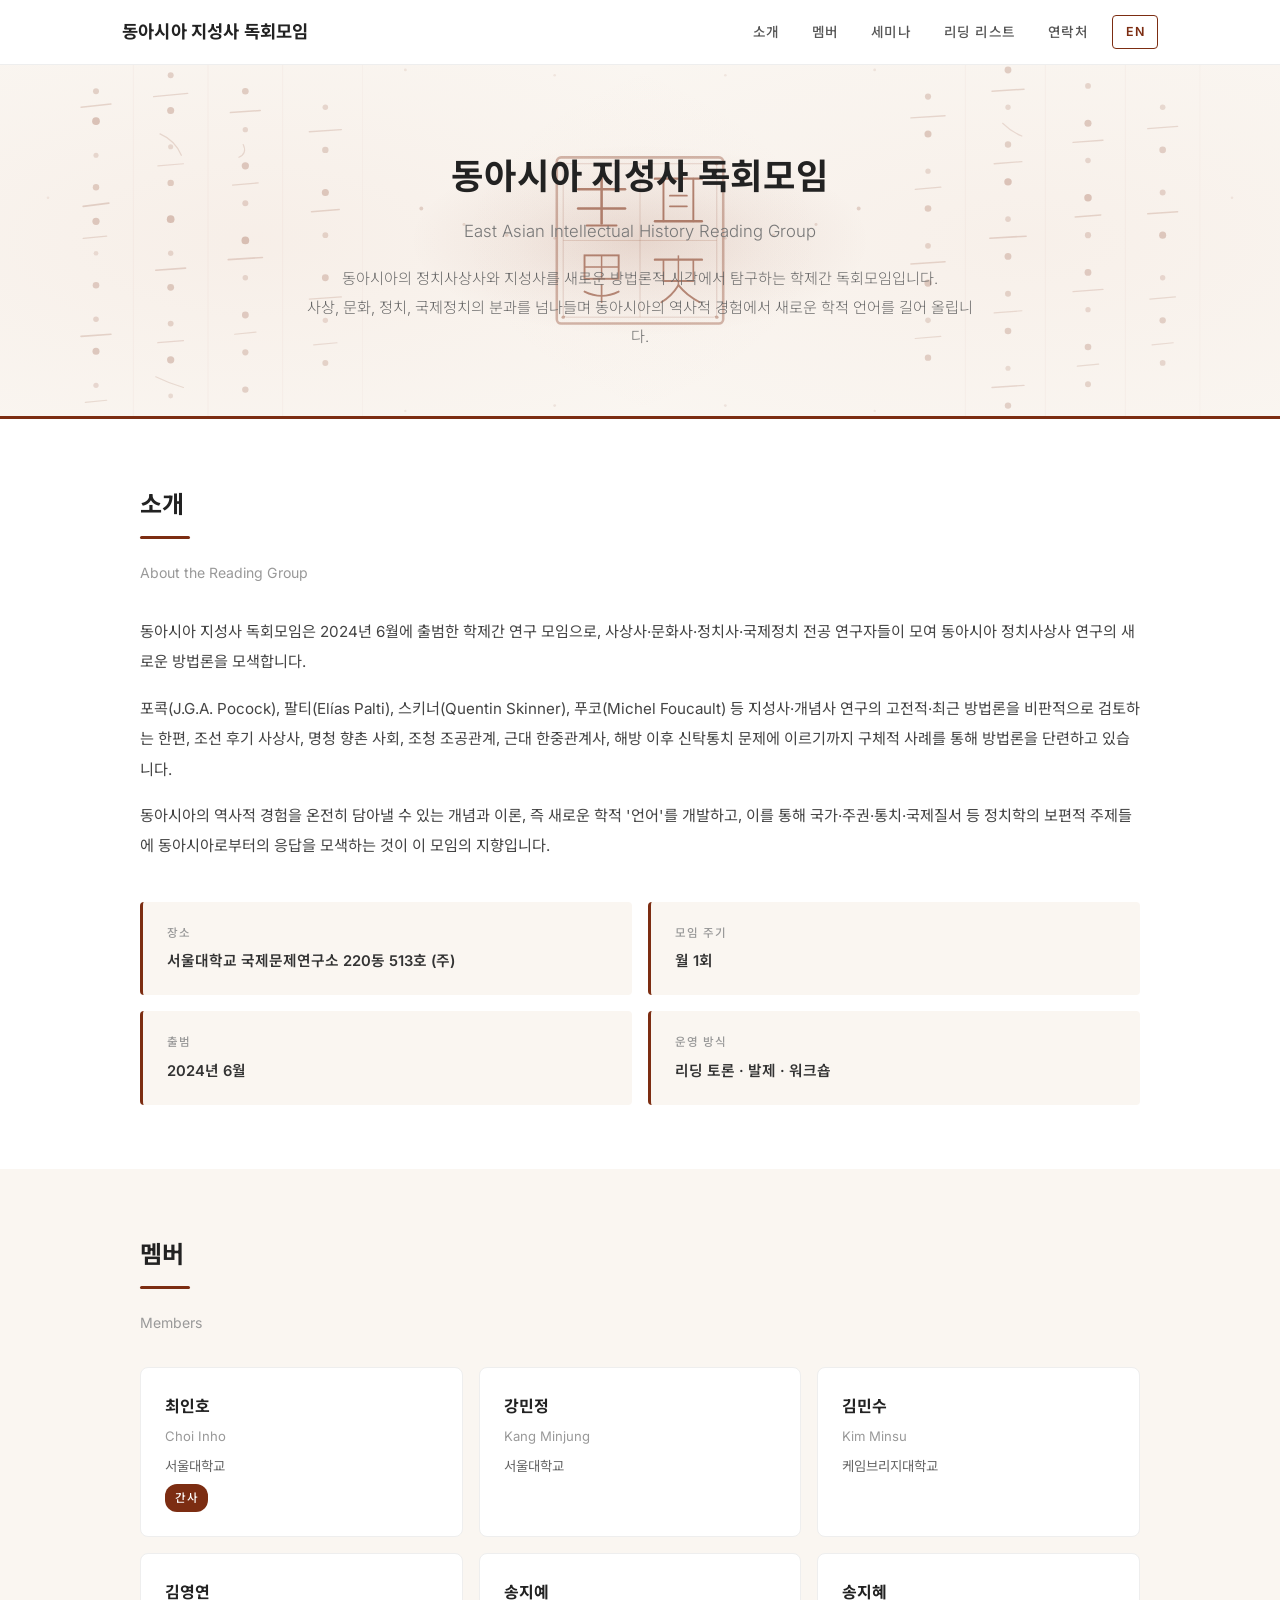
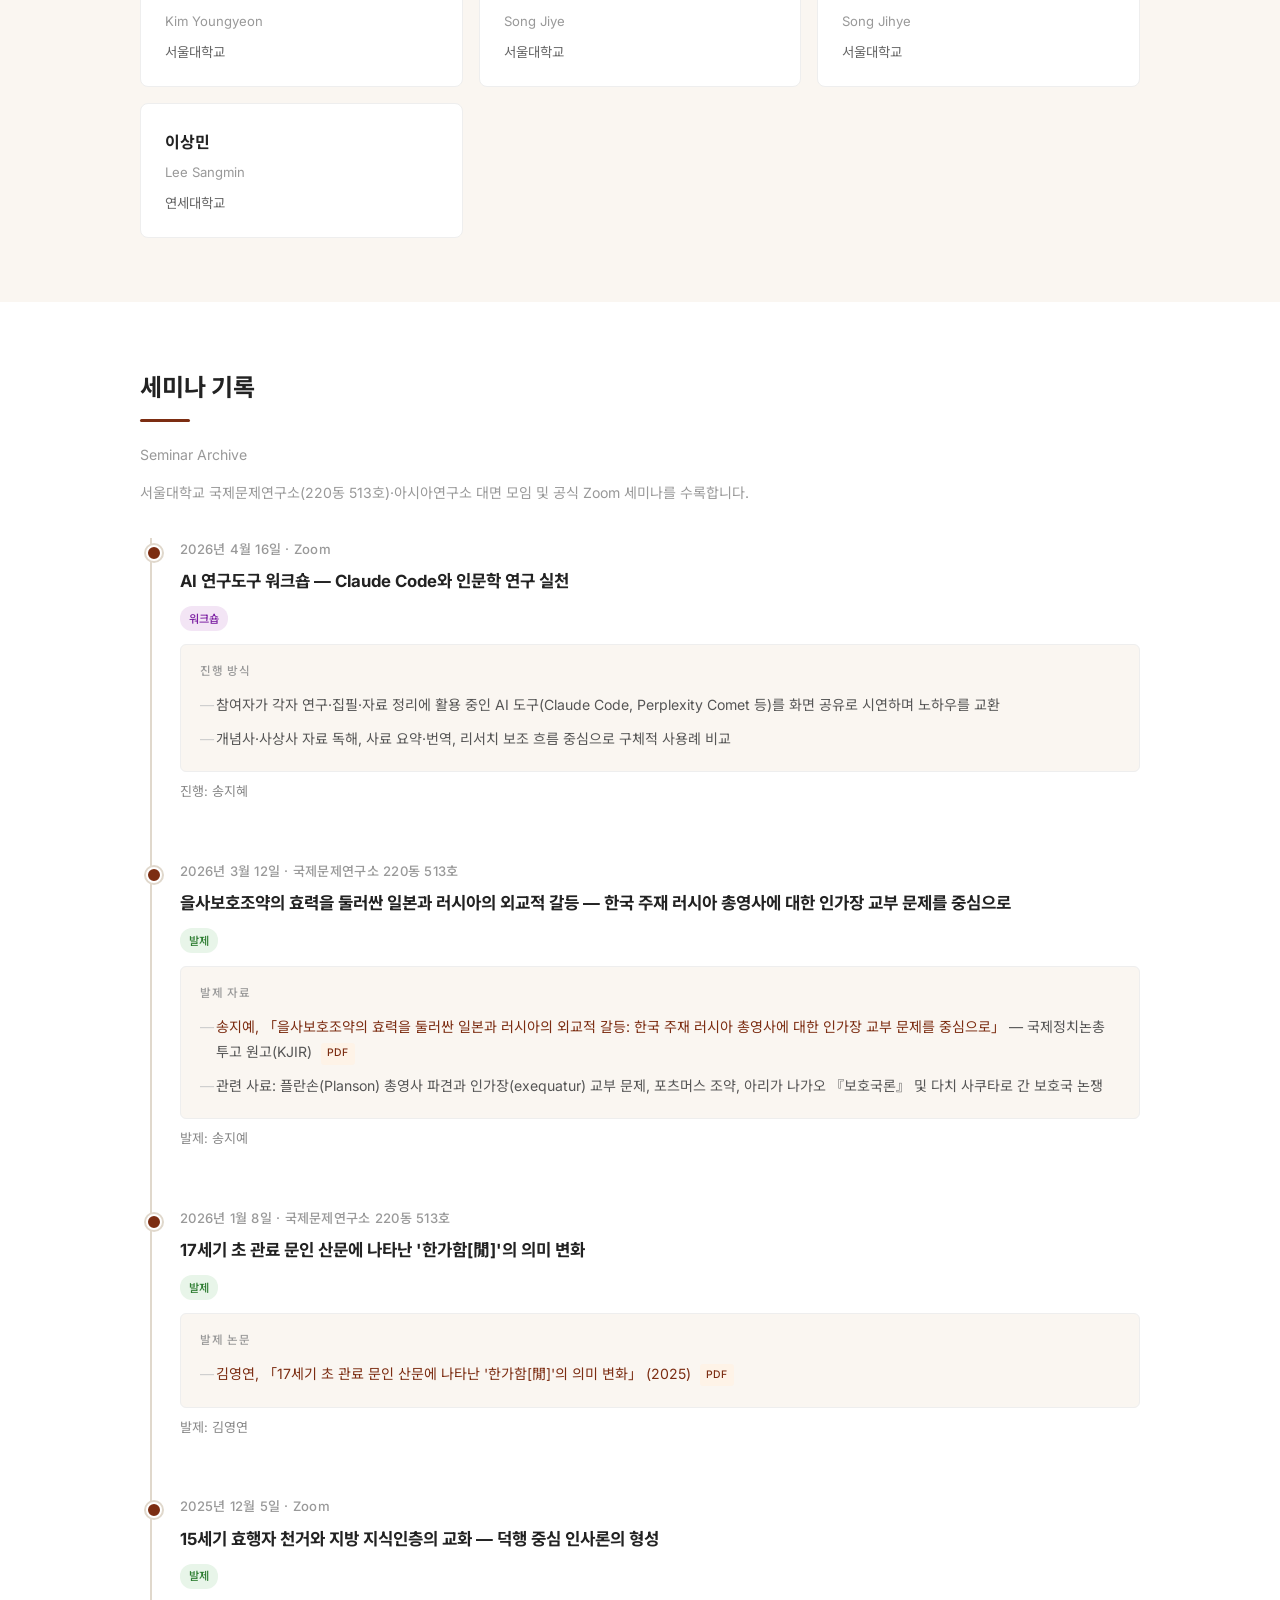
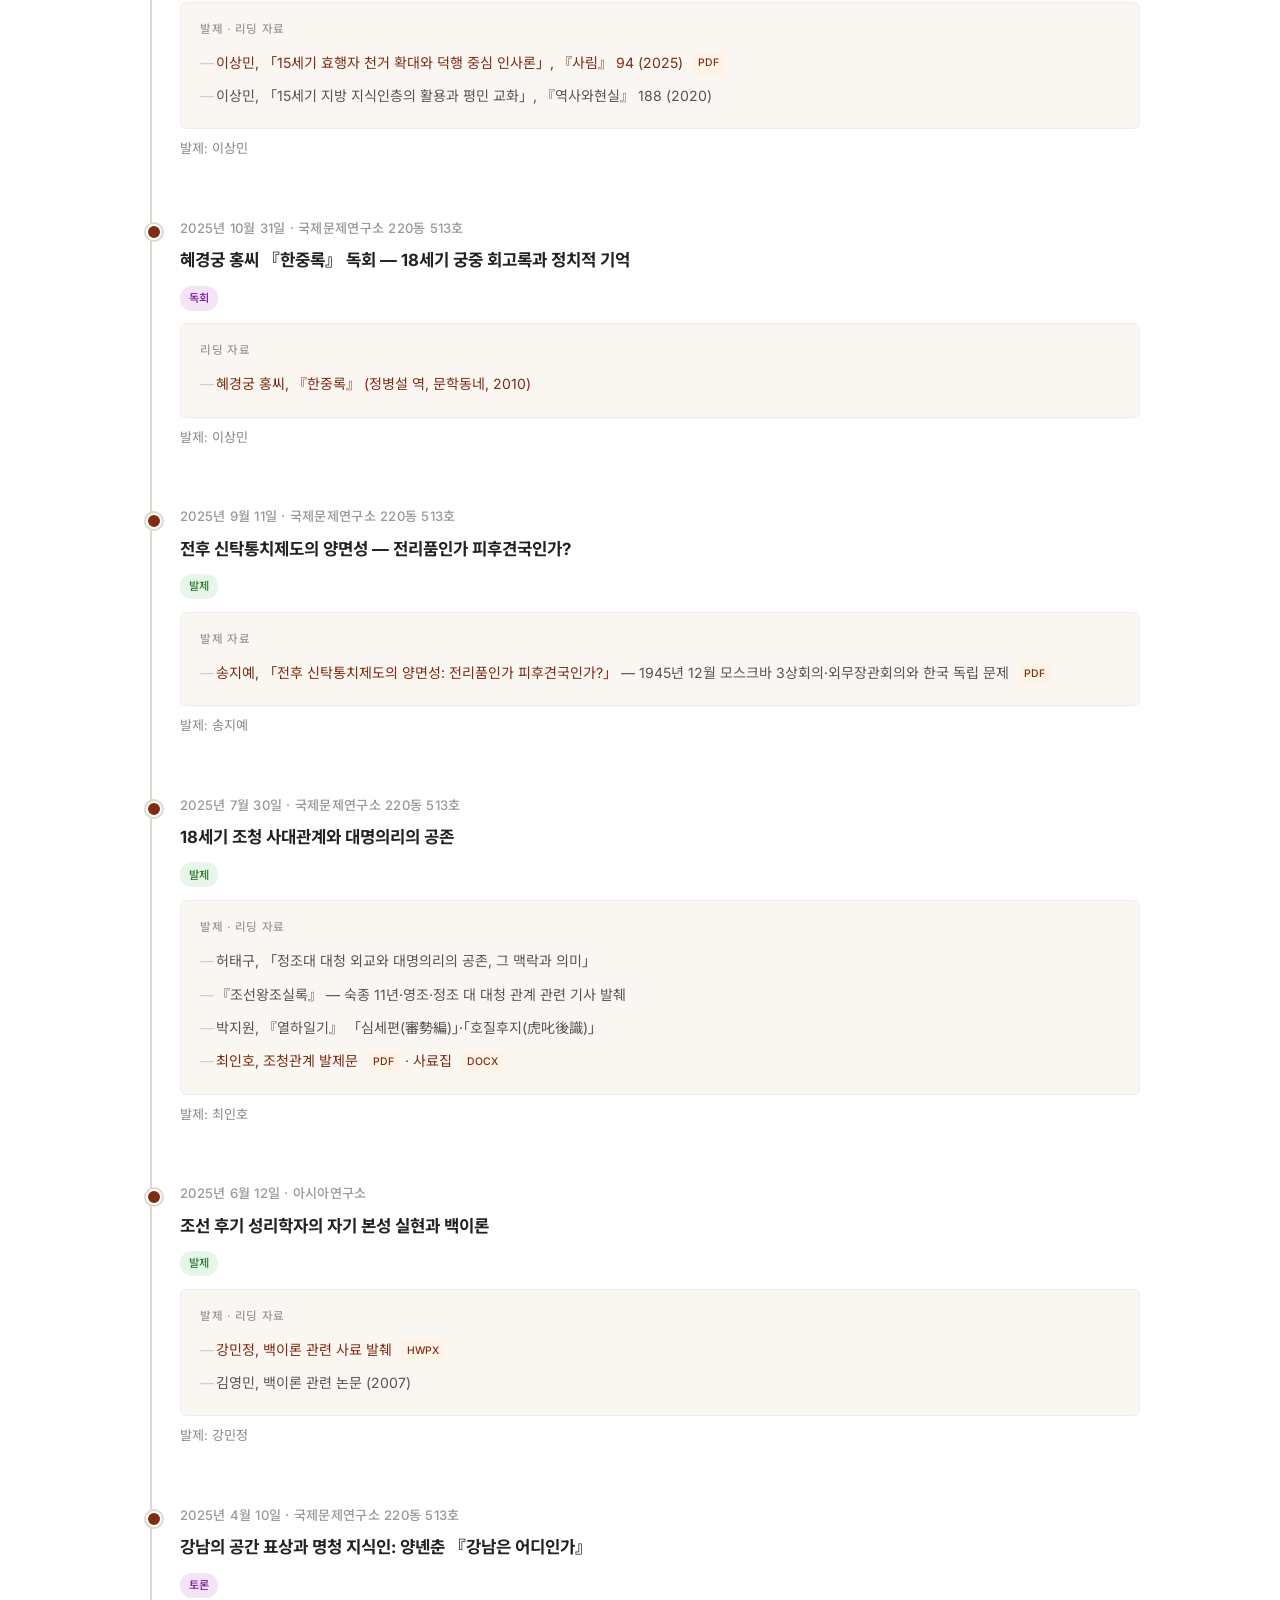
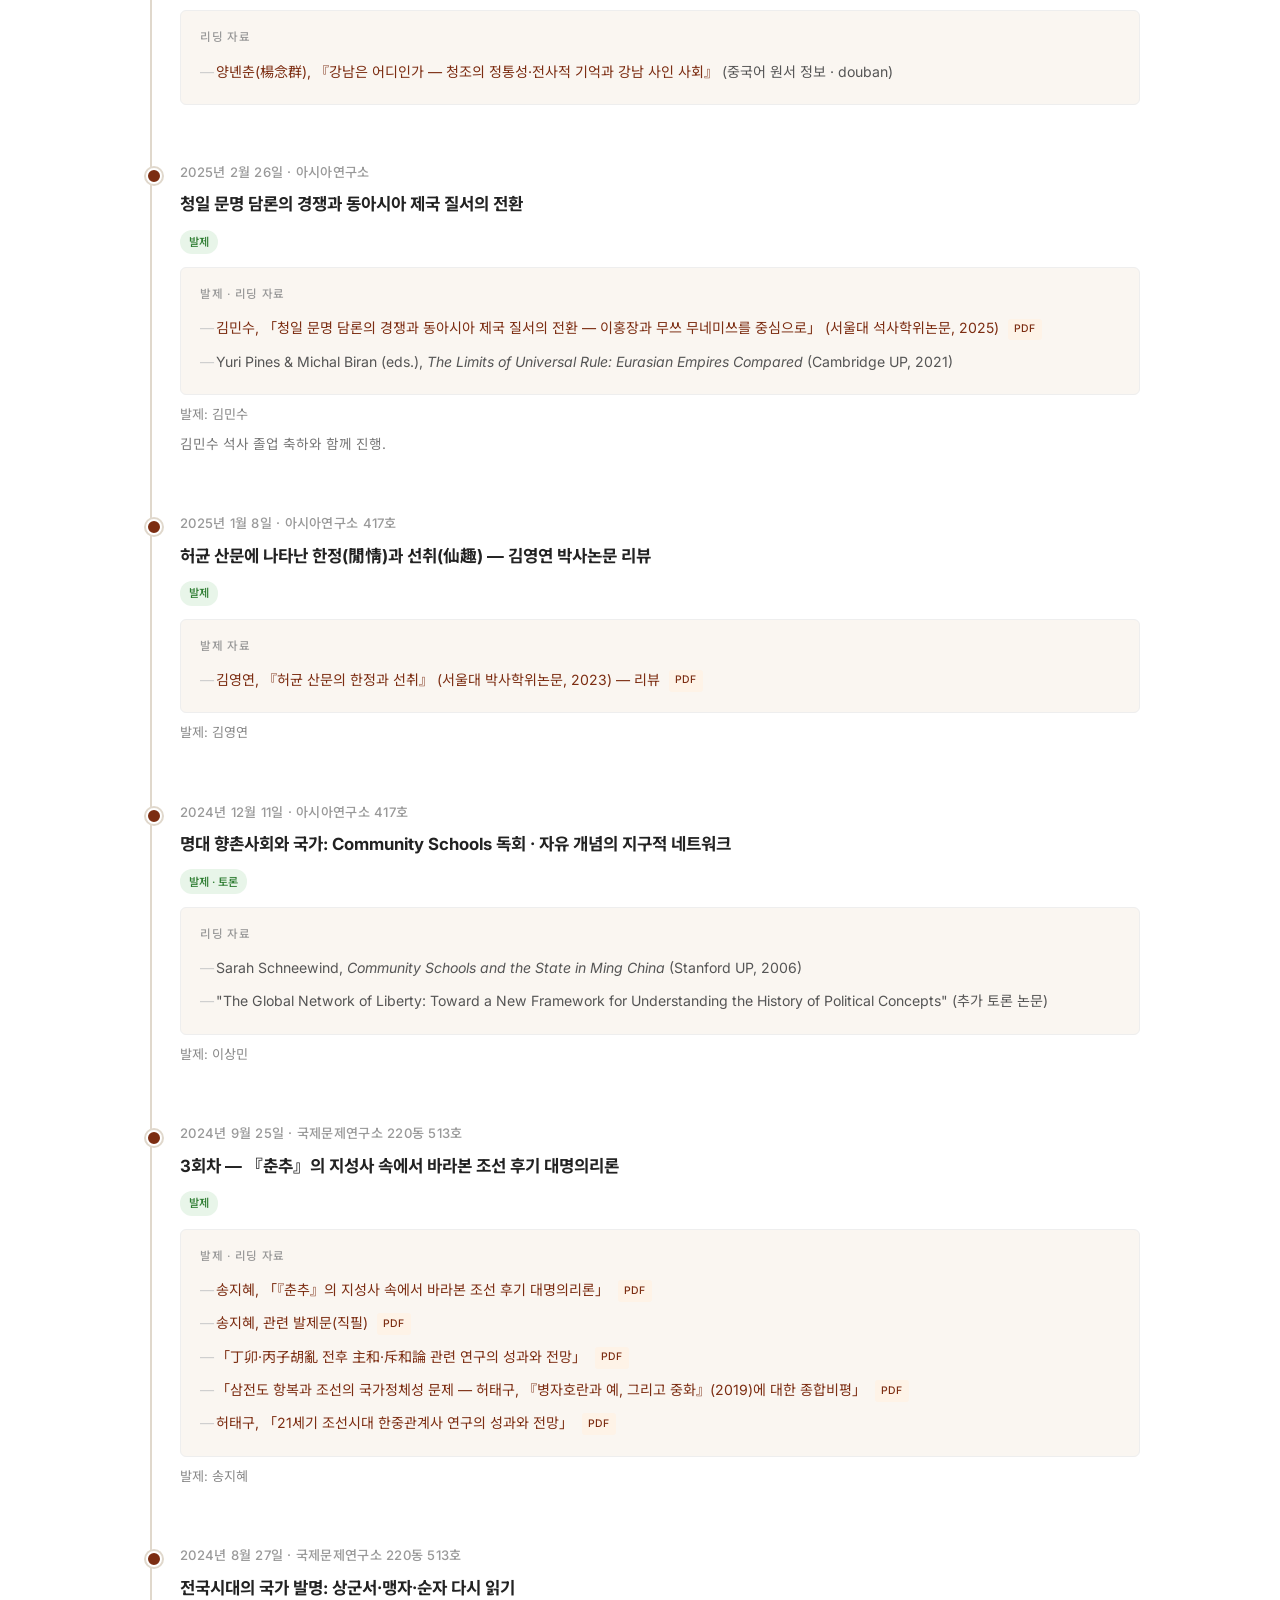
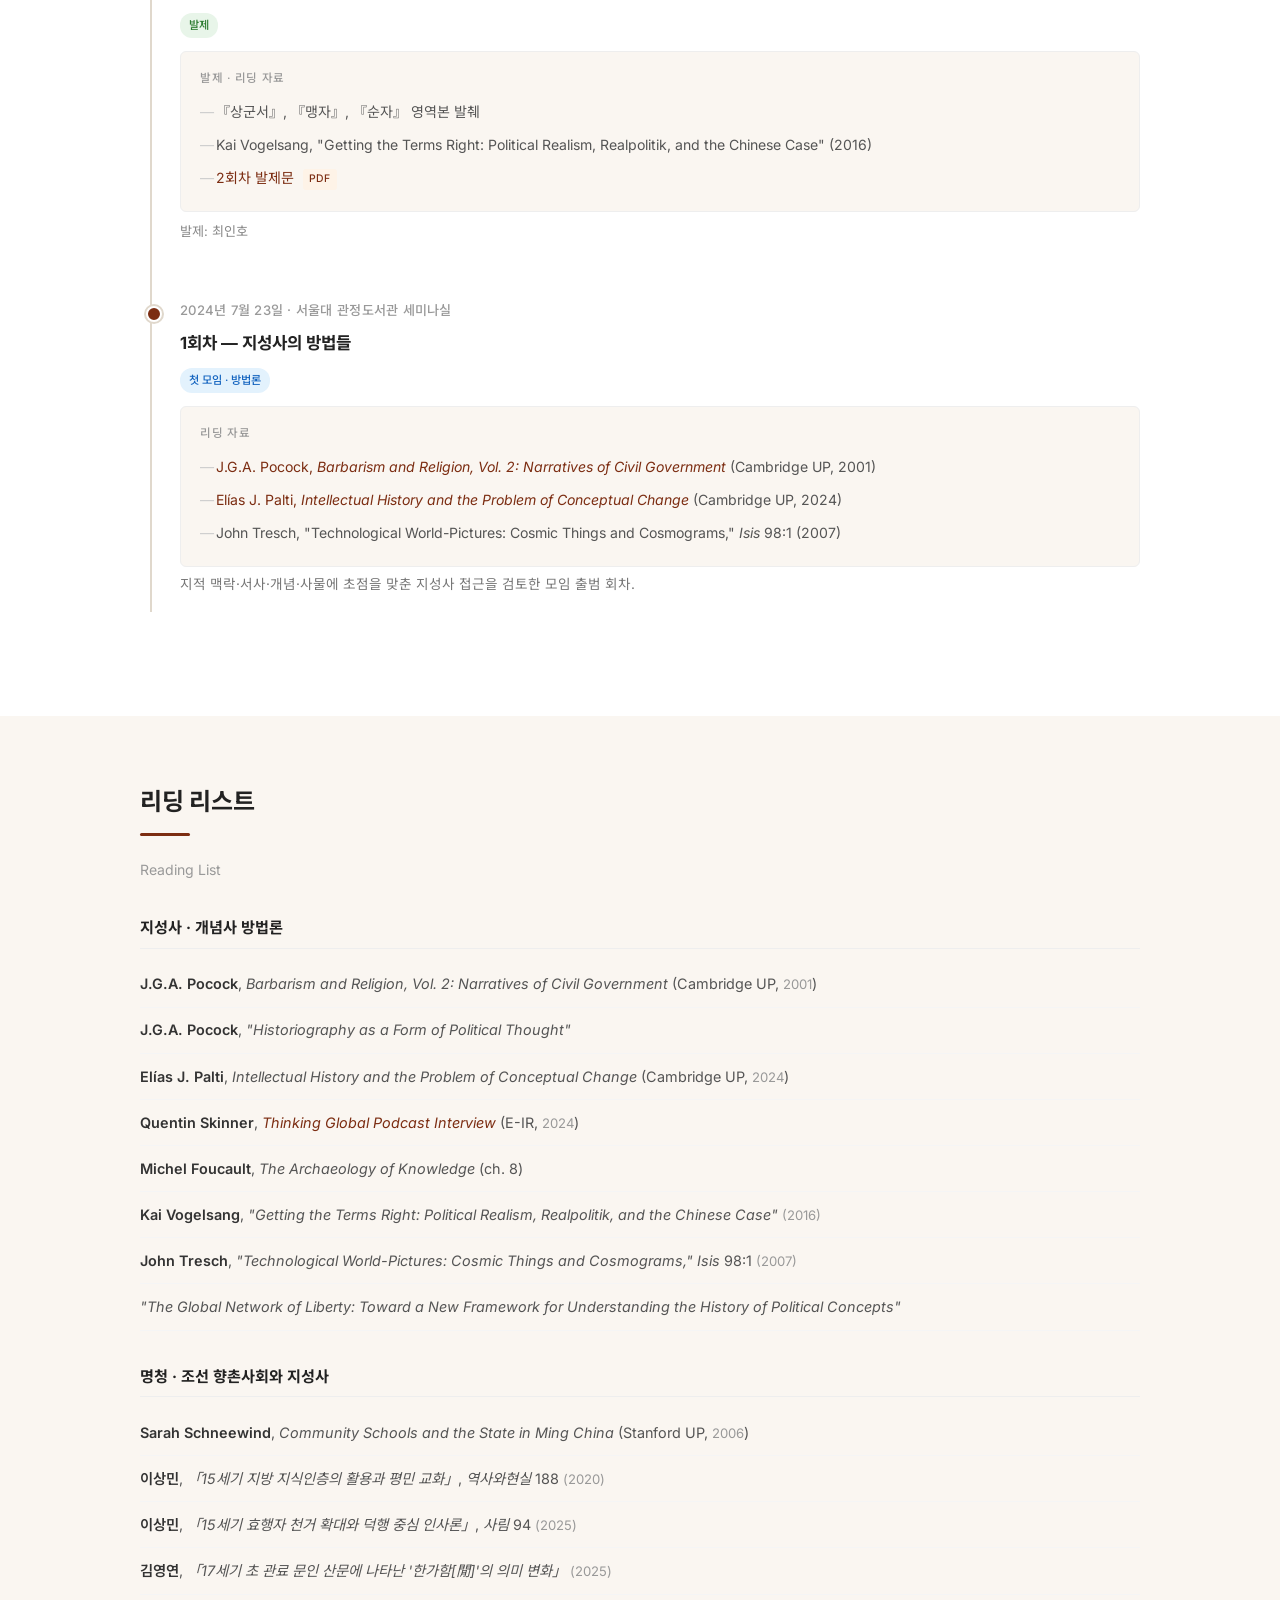
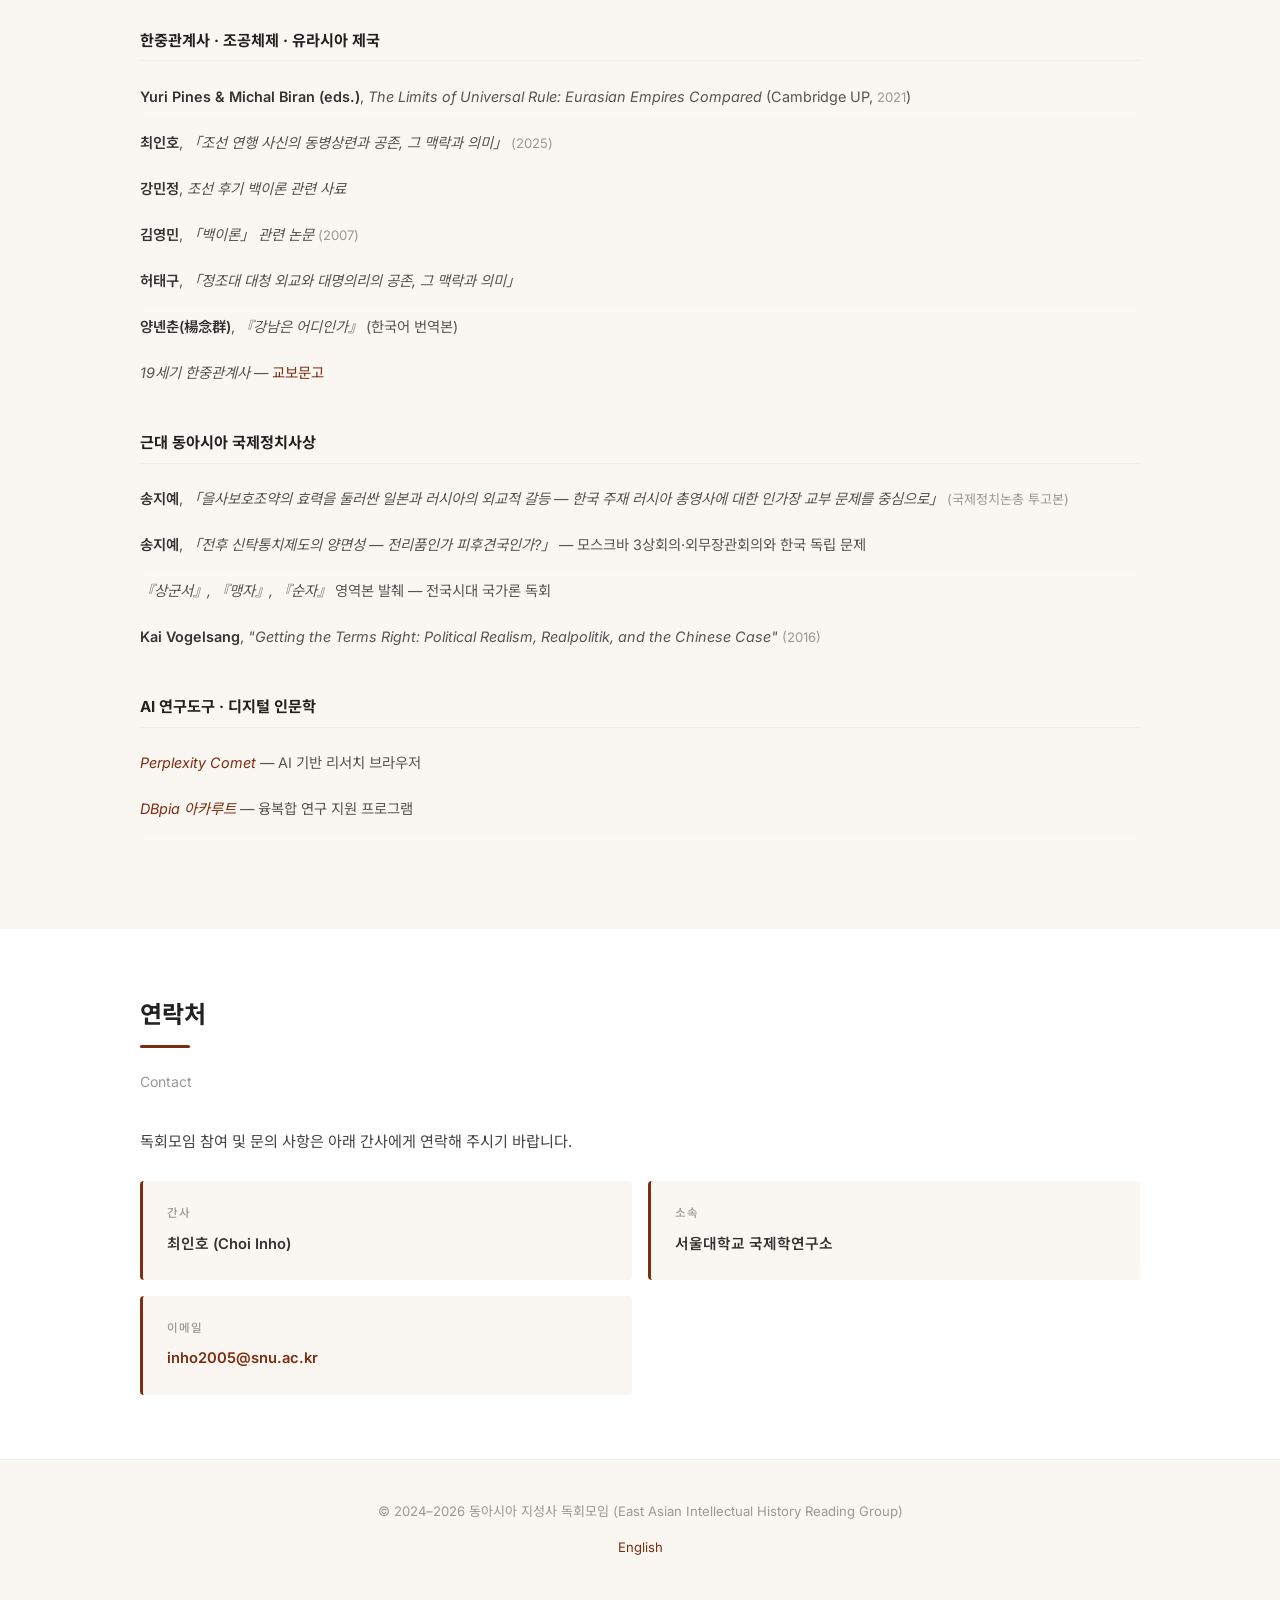
==== commit 4c6d8b31: "소개에서 Vogelsang 제거, 신년회 메모 삭제, Schneewind 독회 1·2차 통합 - 소개 섹션 방법론 목록에서 Kai Vogelsang 제거 (index.html, e" ====
--- a/index.html
+++ b/index.html
@@ -44,7 +44,7 @@
         동아시아 지성사 독회모임은 2024년 6월에 출범한 학제간 연구 모임으로, 사상사·문화사·정치사·국제정치 전공 연구자들이 모여 동아시아 정치사상사 연구의 새로운 방법론을 모색합니다.
       </p>
       <p style="margin-top:1rem;">
-        포콕(J.G.A. Pocock), 팔티(Elías Palti), 스키너(Quentin Skinner), 푸코(Michel Foucault), 포겔상(Kai Vogelsang) 등 지성사·개념사 연구의 고전적·최근 방법론을 비판적으로 검토하는 한편, 조선 후기 사상사, 명청 향촌 사회, 조청 조공관계, 근대 한중관계사, 해방 이후 신탁통치 문제에 이르기까지 구체적 사례를 통해 방법론을 단련하고 있습니다.
+        포콕(J.G.A. Pocock), 팔티(Elías Palti), 스키너(Quentin Skinner), 푸코(Michel Foucault) 등 지성사·개념사 연구의 고전적·최근 방법론을 비판적으로 검토하는 한편, 조선 후기 사상사, 명청 향촌 사회, 조청 조공관계, 근대 한중관계사, 해방 이후 신탁통치 문제에 이르기까지 구체적 사례를 통해 방법론을 단련하고 있습니다.
       </p>
       <p style="margin-top:1rem;">
         동아시아의 역사적 경험을 온전히 담아낼 수 있는 개념과 이론, 즉 새로운 학적 '언어'를 개발하고, 이를 통해 국가·주권·통치·국제질서 등 정치학의 보편적 주제들에 동아시아로부터의 응답을 모색하는 것이 이 모임의 지향입니다.
@@ -169,7 +169,6 @@
           </ul>
         </div>
         <div class="timeline-presenter">발제: 김영연</div>
-        <div class="timeline-summary">세미나 후 샤로수길 '킷사서울'에서 신년회.</div>
       </div>
 
       <!-- 2025-12-05 -->
@@ -293,21 +292,7 @@
       <!-- 2024-12-11 -->
       <div class="timeline-item">
         <div class="timeline-date">2024년 12월 11일 · 아시아연구소 417호</div>
-        <div class="timeline-title">명대 향촌사회와 국가: Community Schools 독회 (2차)</div>
-        <span class="timeline-badge badge-lecture">발제</span>
-        <div class="timeline-reading">
-          <div class="reading-label">리딩 자료</div>
-          <ul>
-            <li>Sarah Schneewind, <em>Community Schools and the State in Ming China</em> (Stanford UP, 2006)</li>
-          </ul>
-        </div>
-        <div class="timeline-presenter">발제: 이상민</div>
-      </div>
-
-      <!-- 2024-11-27 -->
-      <div class="timeline-item">
-        <div class="timeline-date">2024년 11월 27일 · 아시아연구소 417호</div>
-        <div class="timeline-title">명대 향촌사회와 국가: Community Schools 독회 (1차) · 자유 개념의 지구적 네트워크</div>
+        <div class="timeline-title">명대 향촌사회와 국가: Community Schools 독회 · 자유 개념의 지구적 네트워크</div>
         <span class="timeline-badge badge-lecture">발제 · 토론</span>
         <div class="timeline-reading">
           <div class="reading-label">리딩 자료</div>
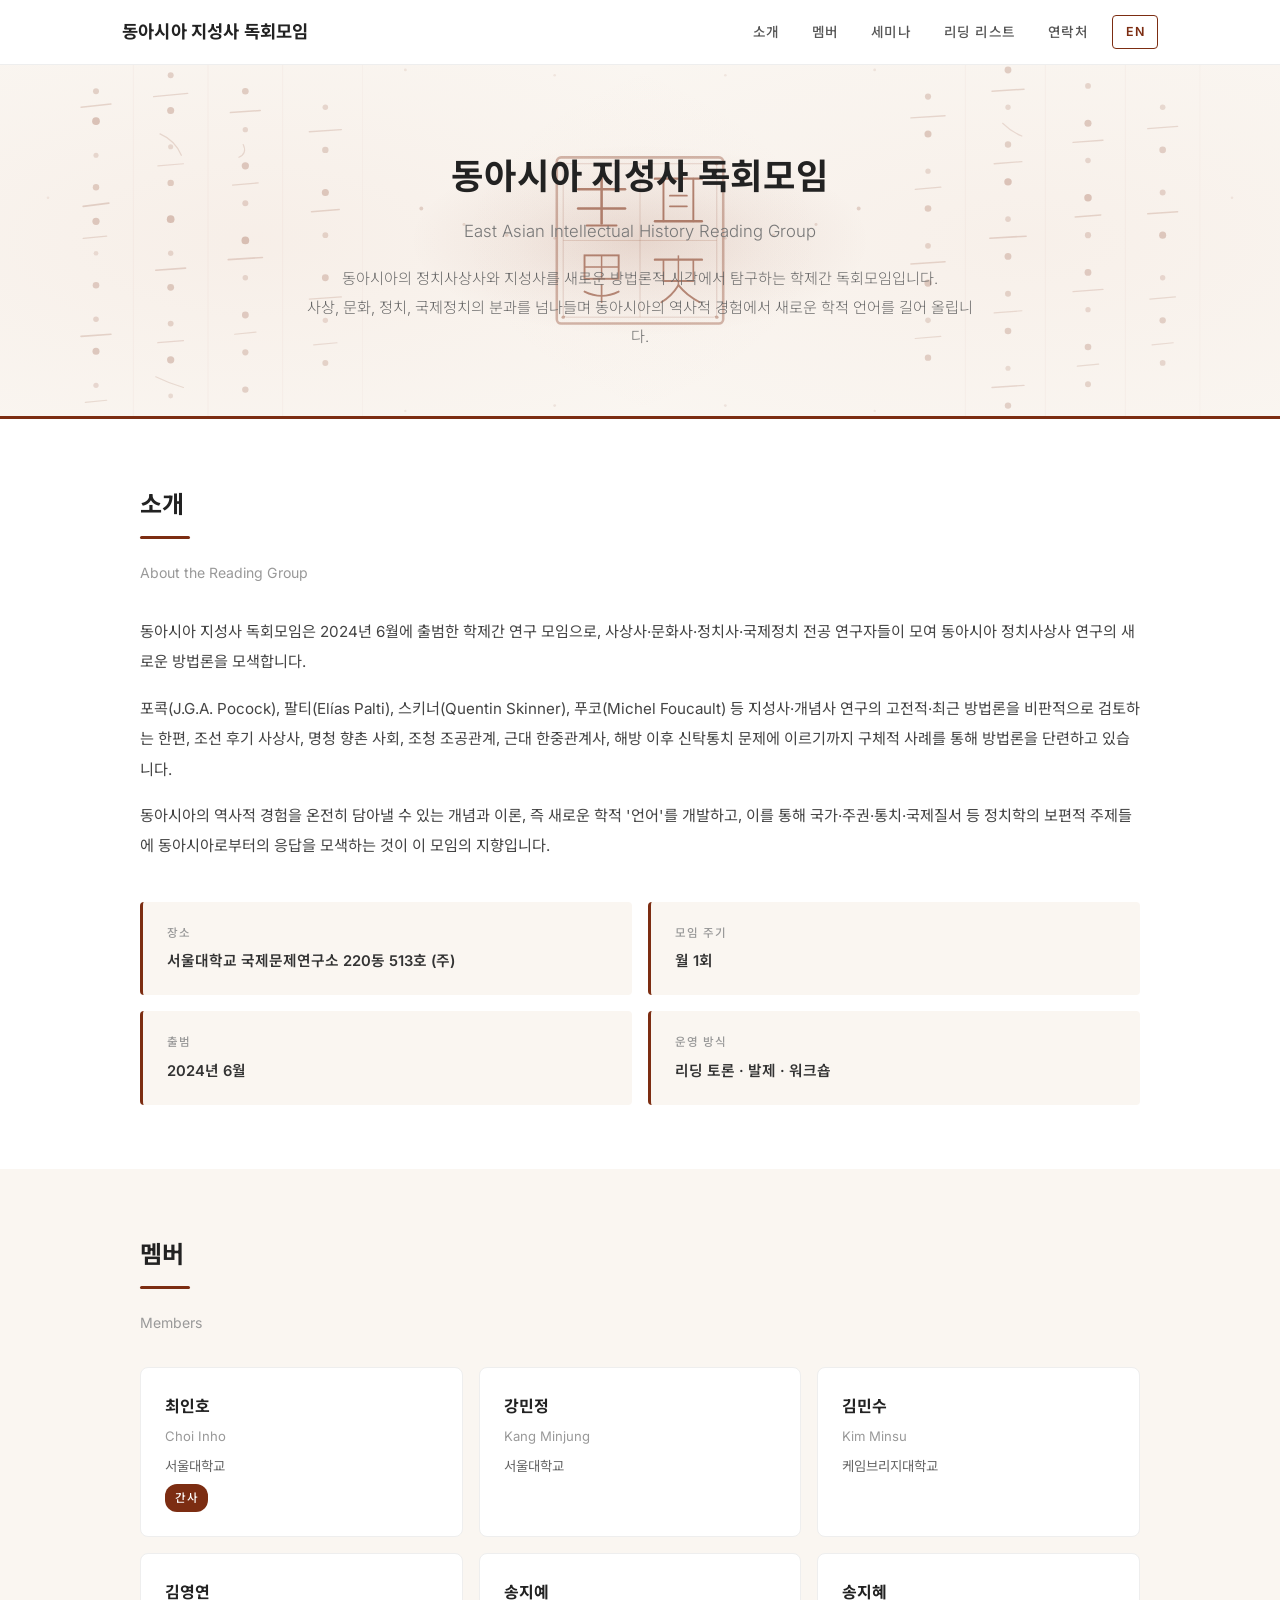
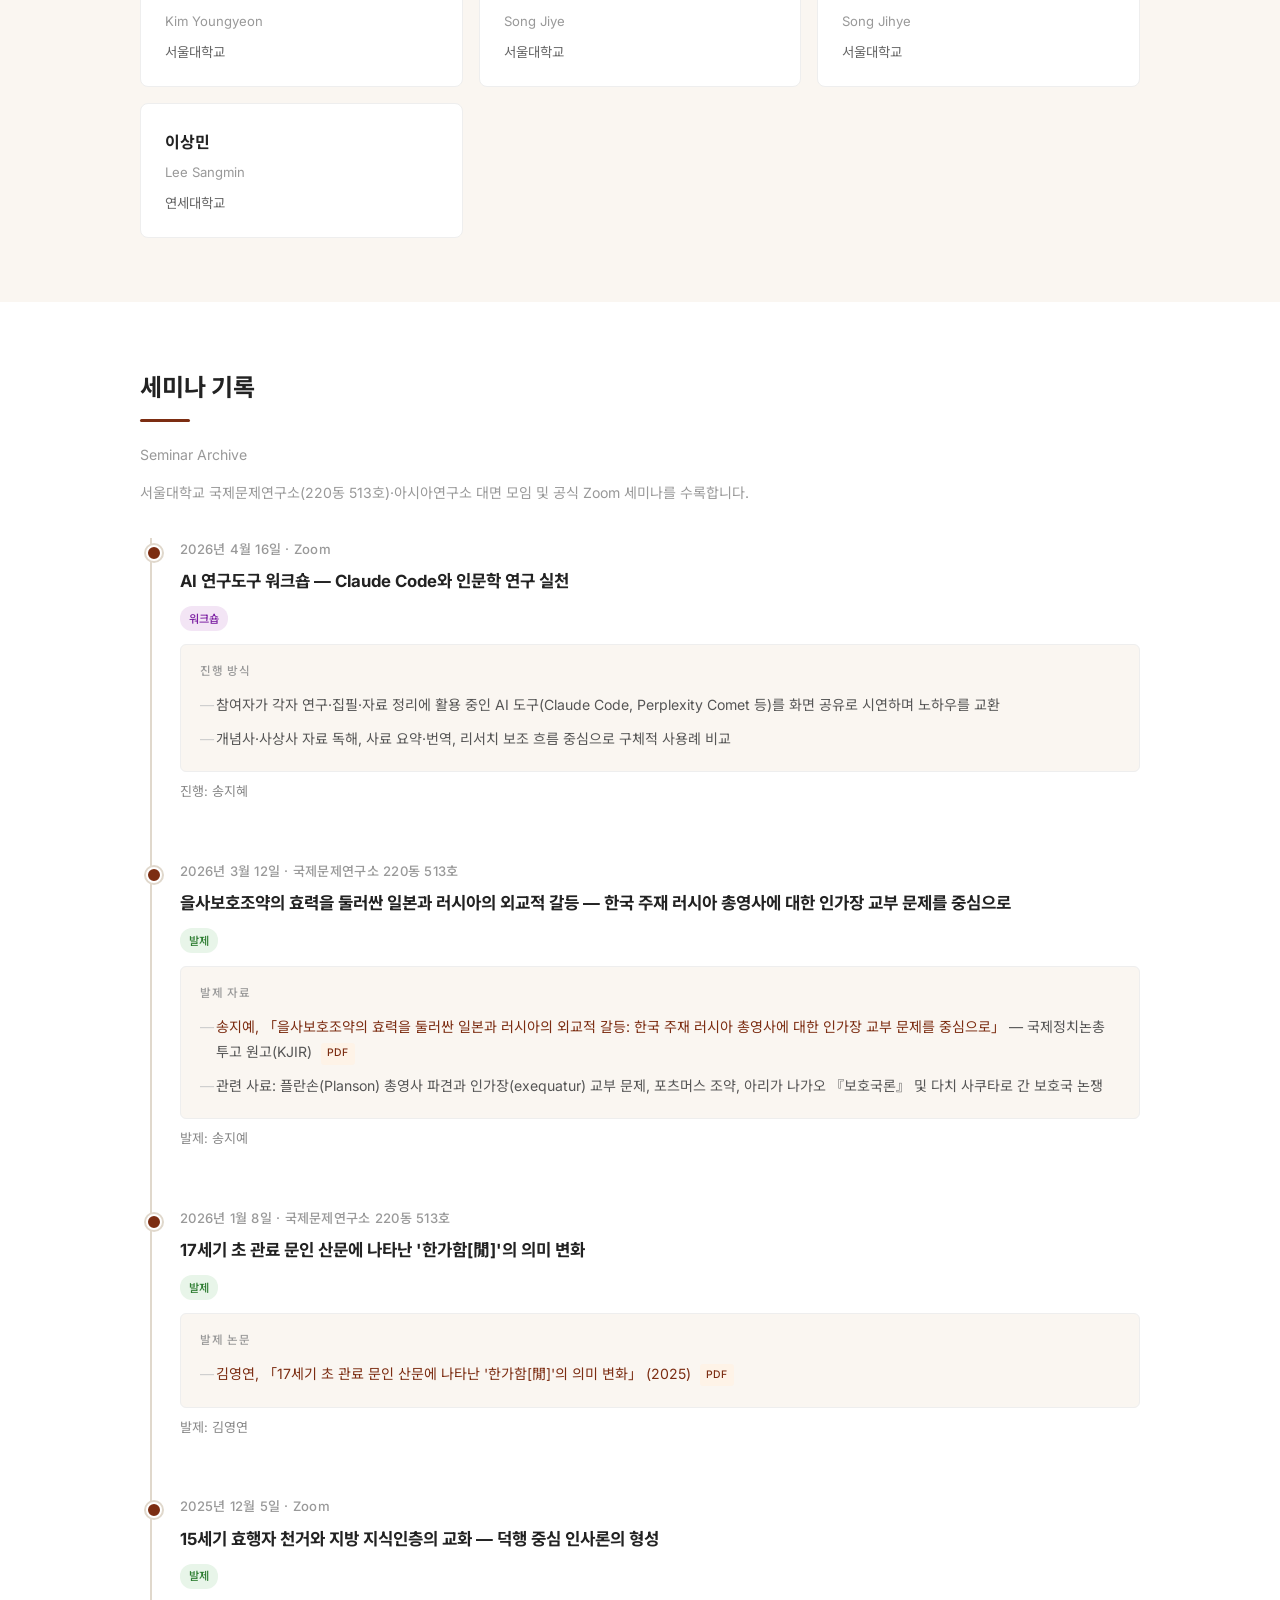
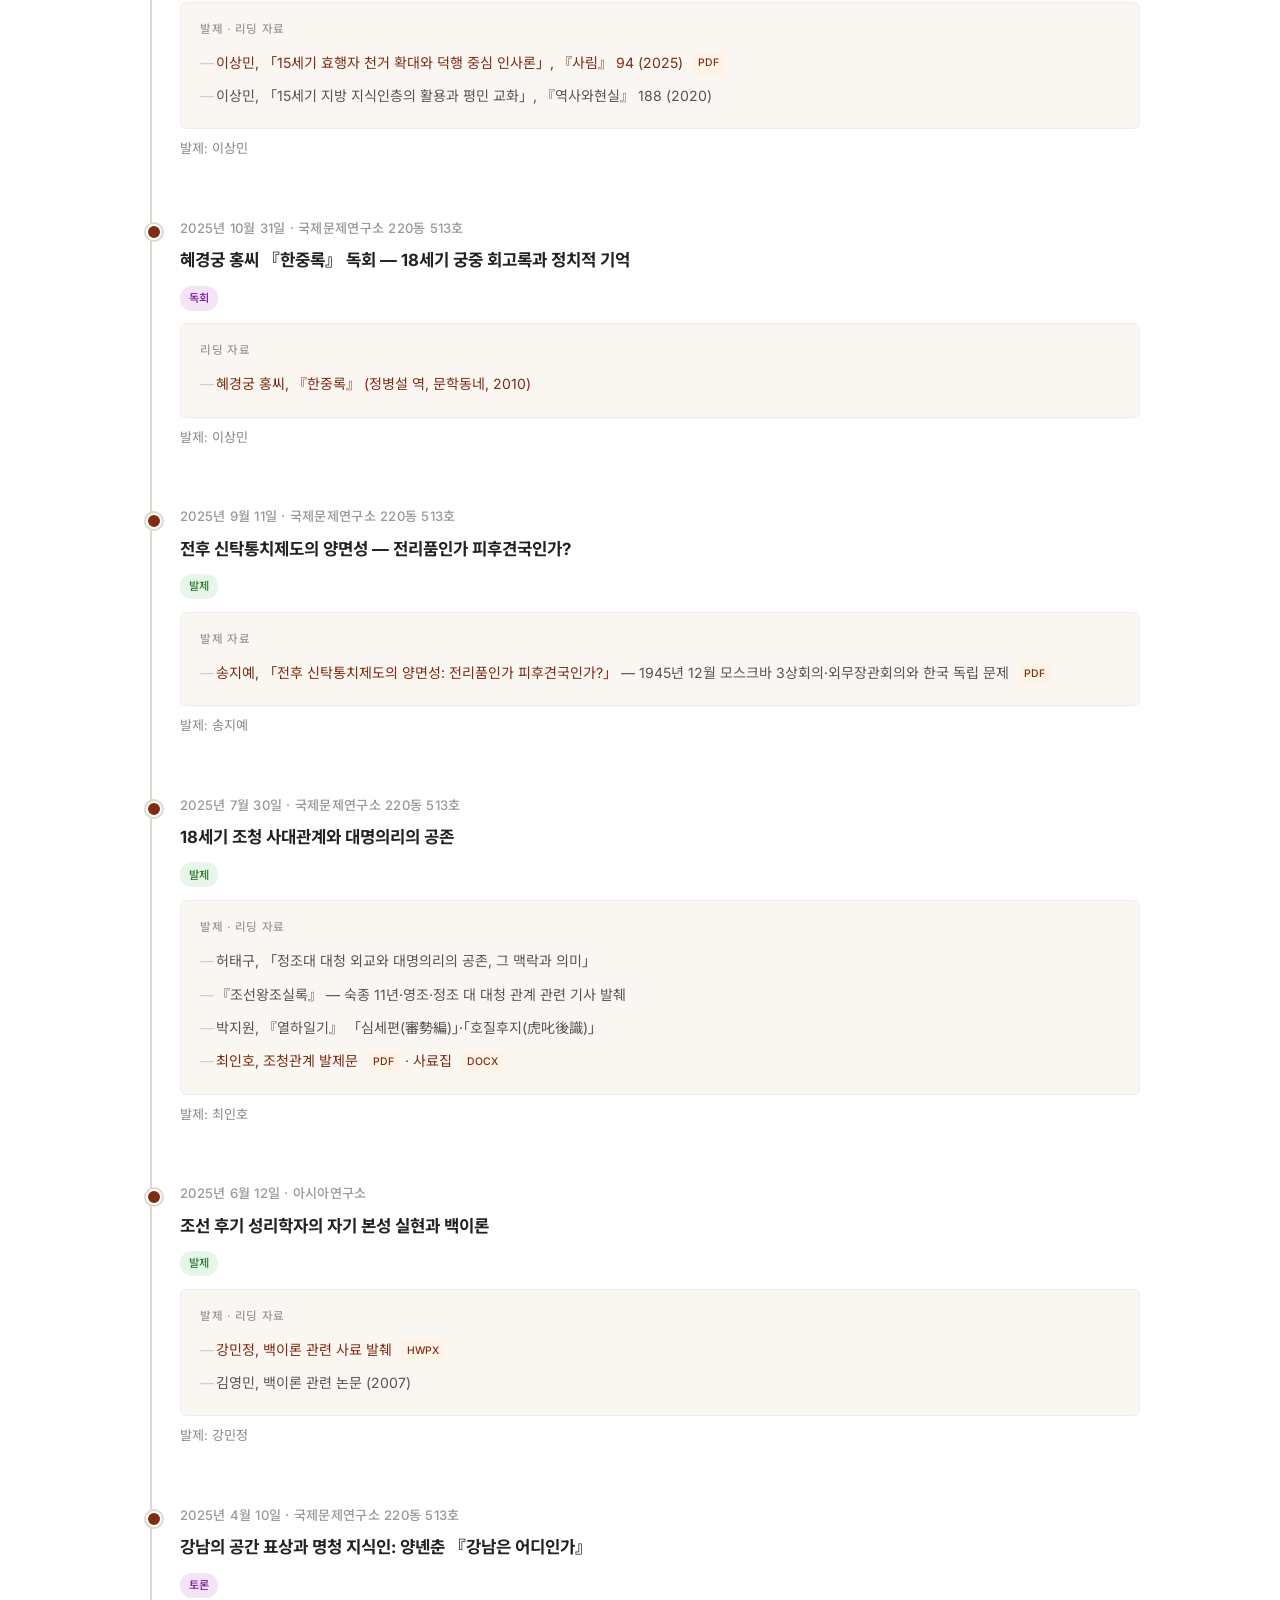
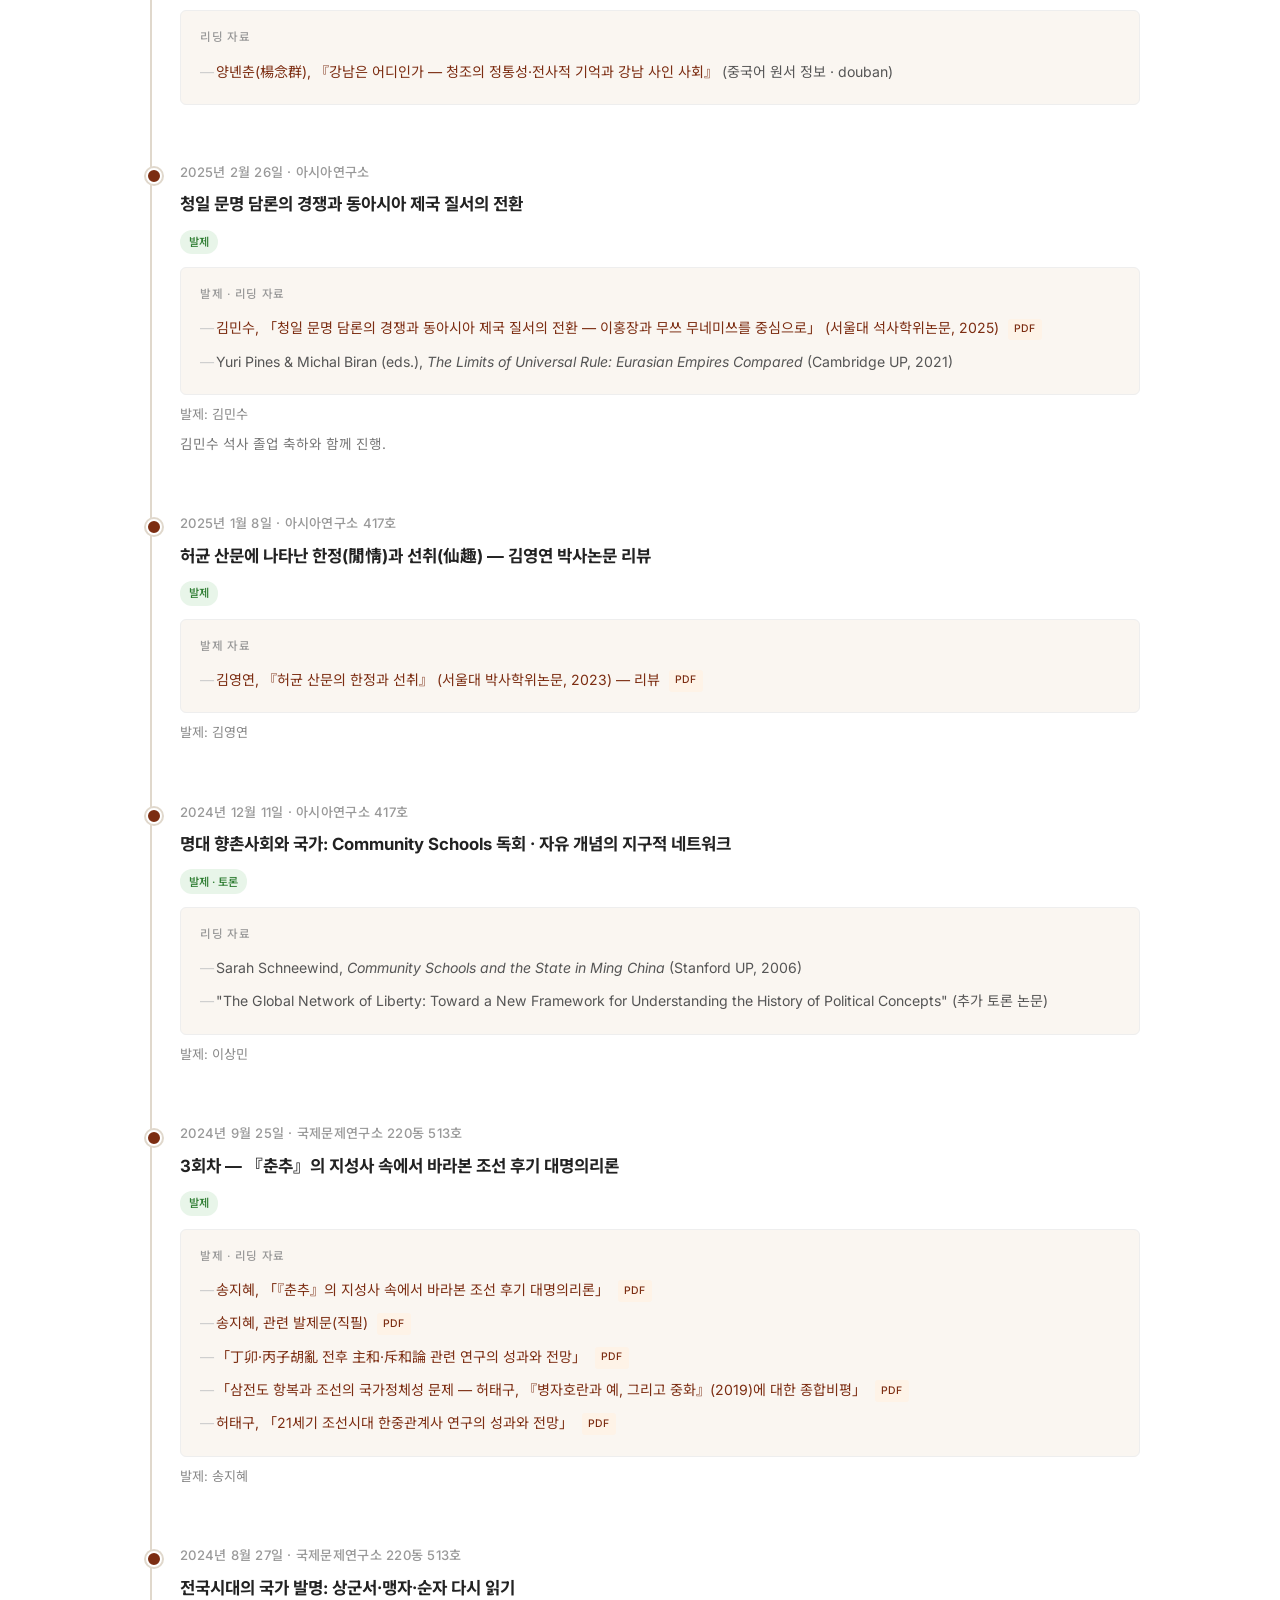
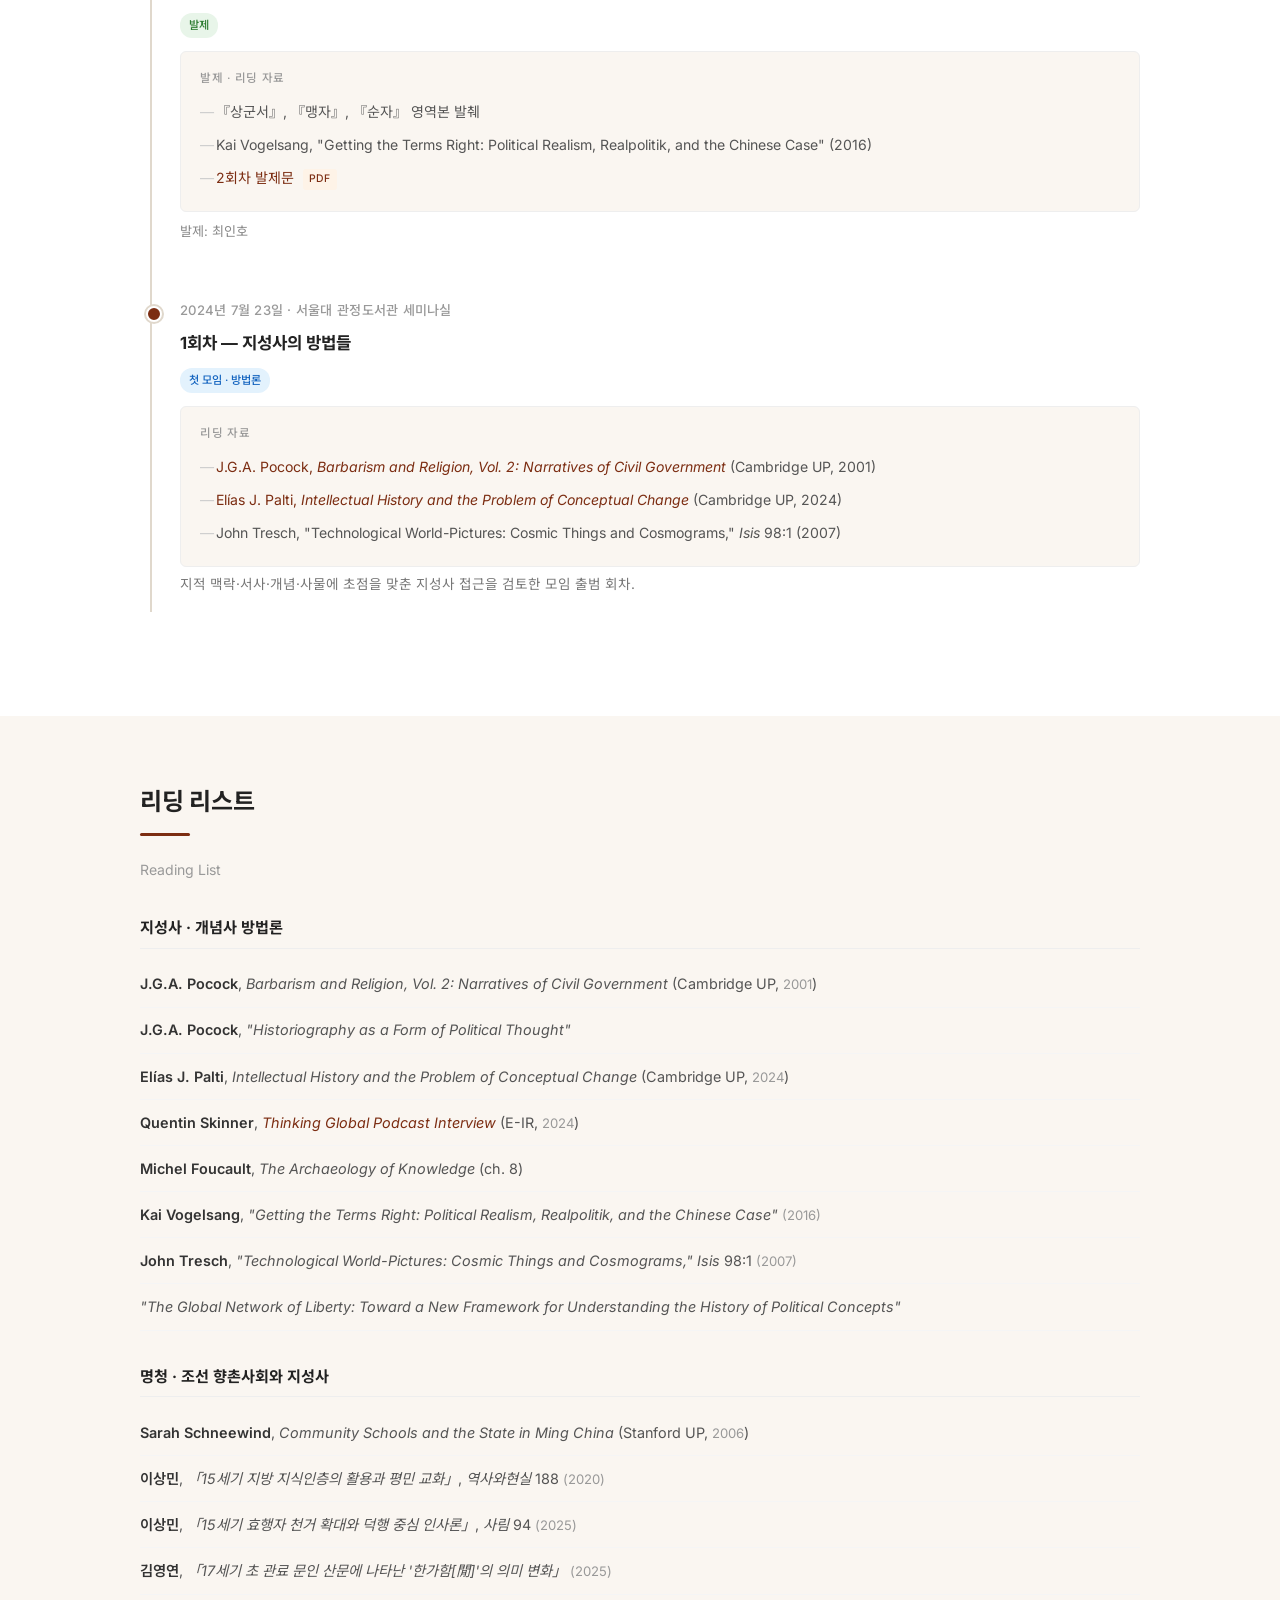
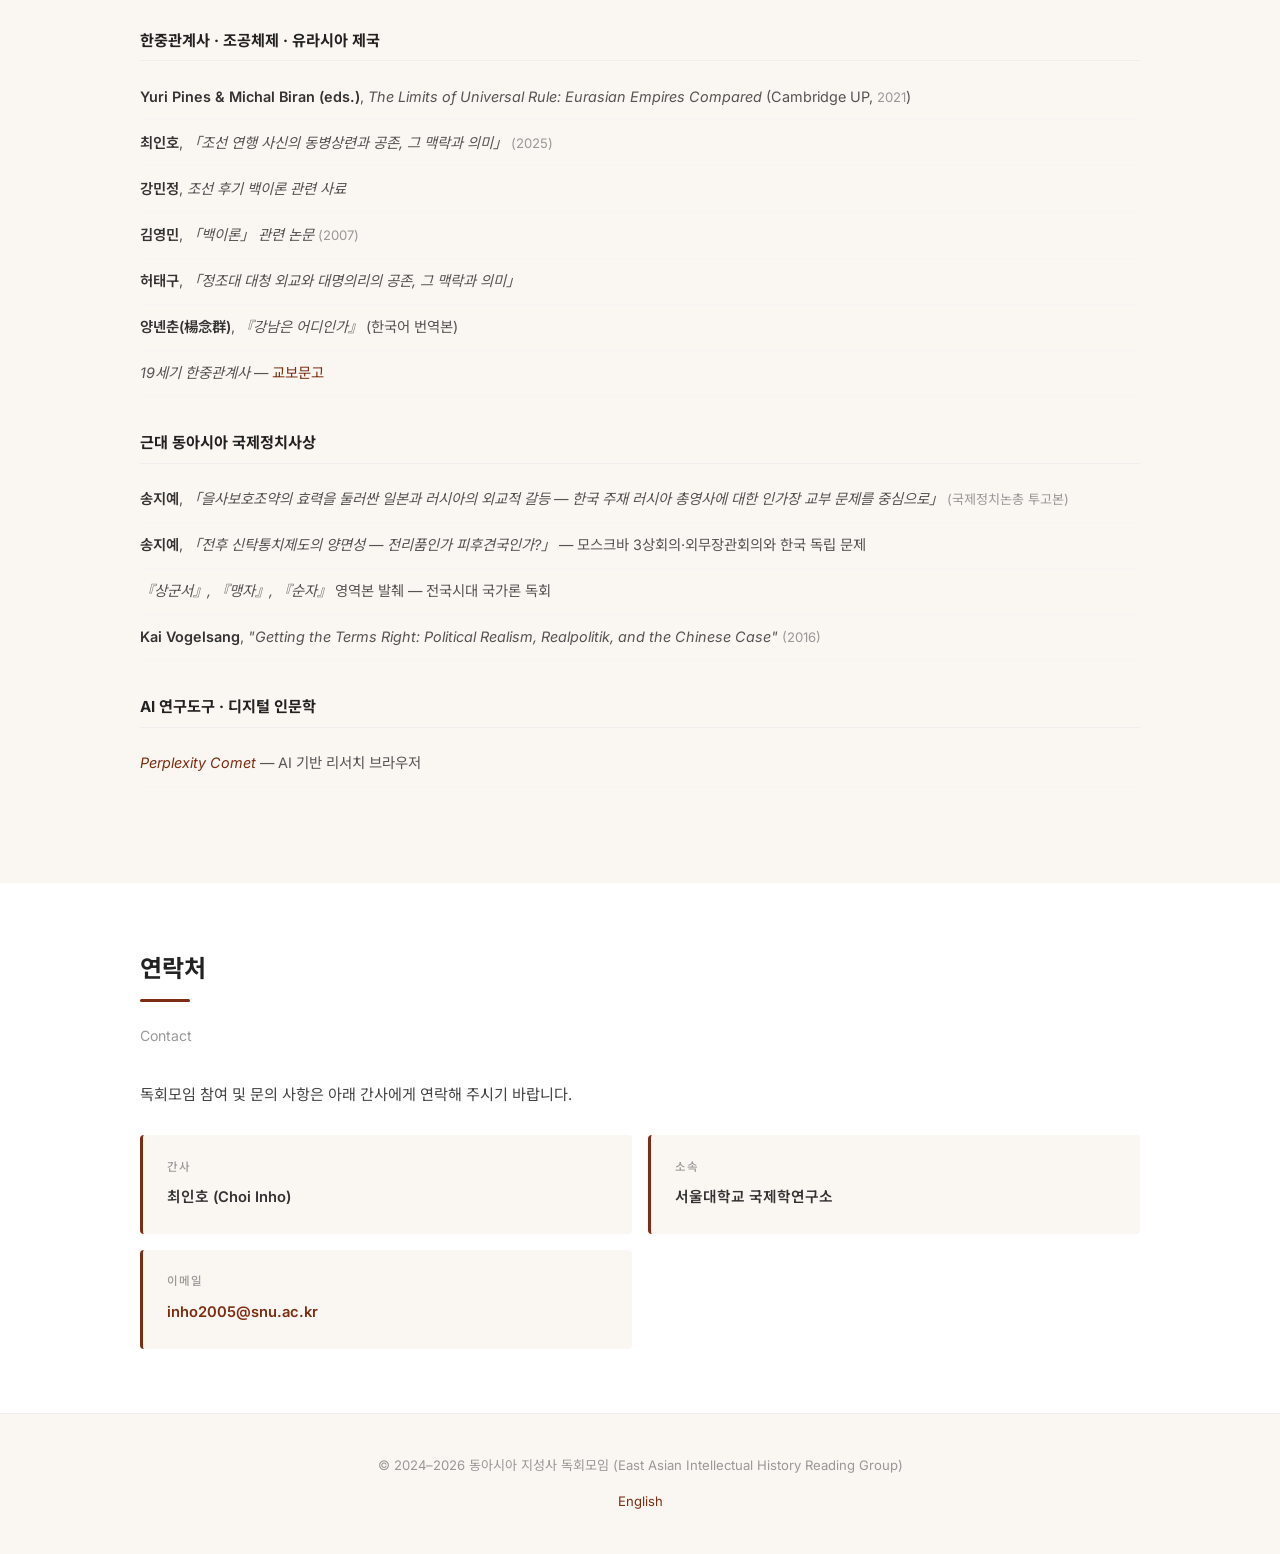
==== commit 01601ab1: "리딩 리스트에서 DBpia 아카루트 항목 삭제" ====
--- a/index.html
+++ b/index.html
@@ -415,7 +415,6 @@
       <h3>AI 연구도구 · 디지털 인문학</h3>
       <ul class="reading-list">
         <li><a href="https://www.perplexity.ai/comet" target="_blank"><span class="title">Perplexity Comet</span></a> — AI 기반 리서치 브라우저</li>
-        <li><a href="https://www.dbpia.co.kr/" target="_blank"><span class="title">DBpia 아카루트</span></a> — 융복합 연구 지원 프로그램</li>
       </ul>
     </div>
   </div>
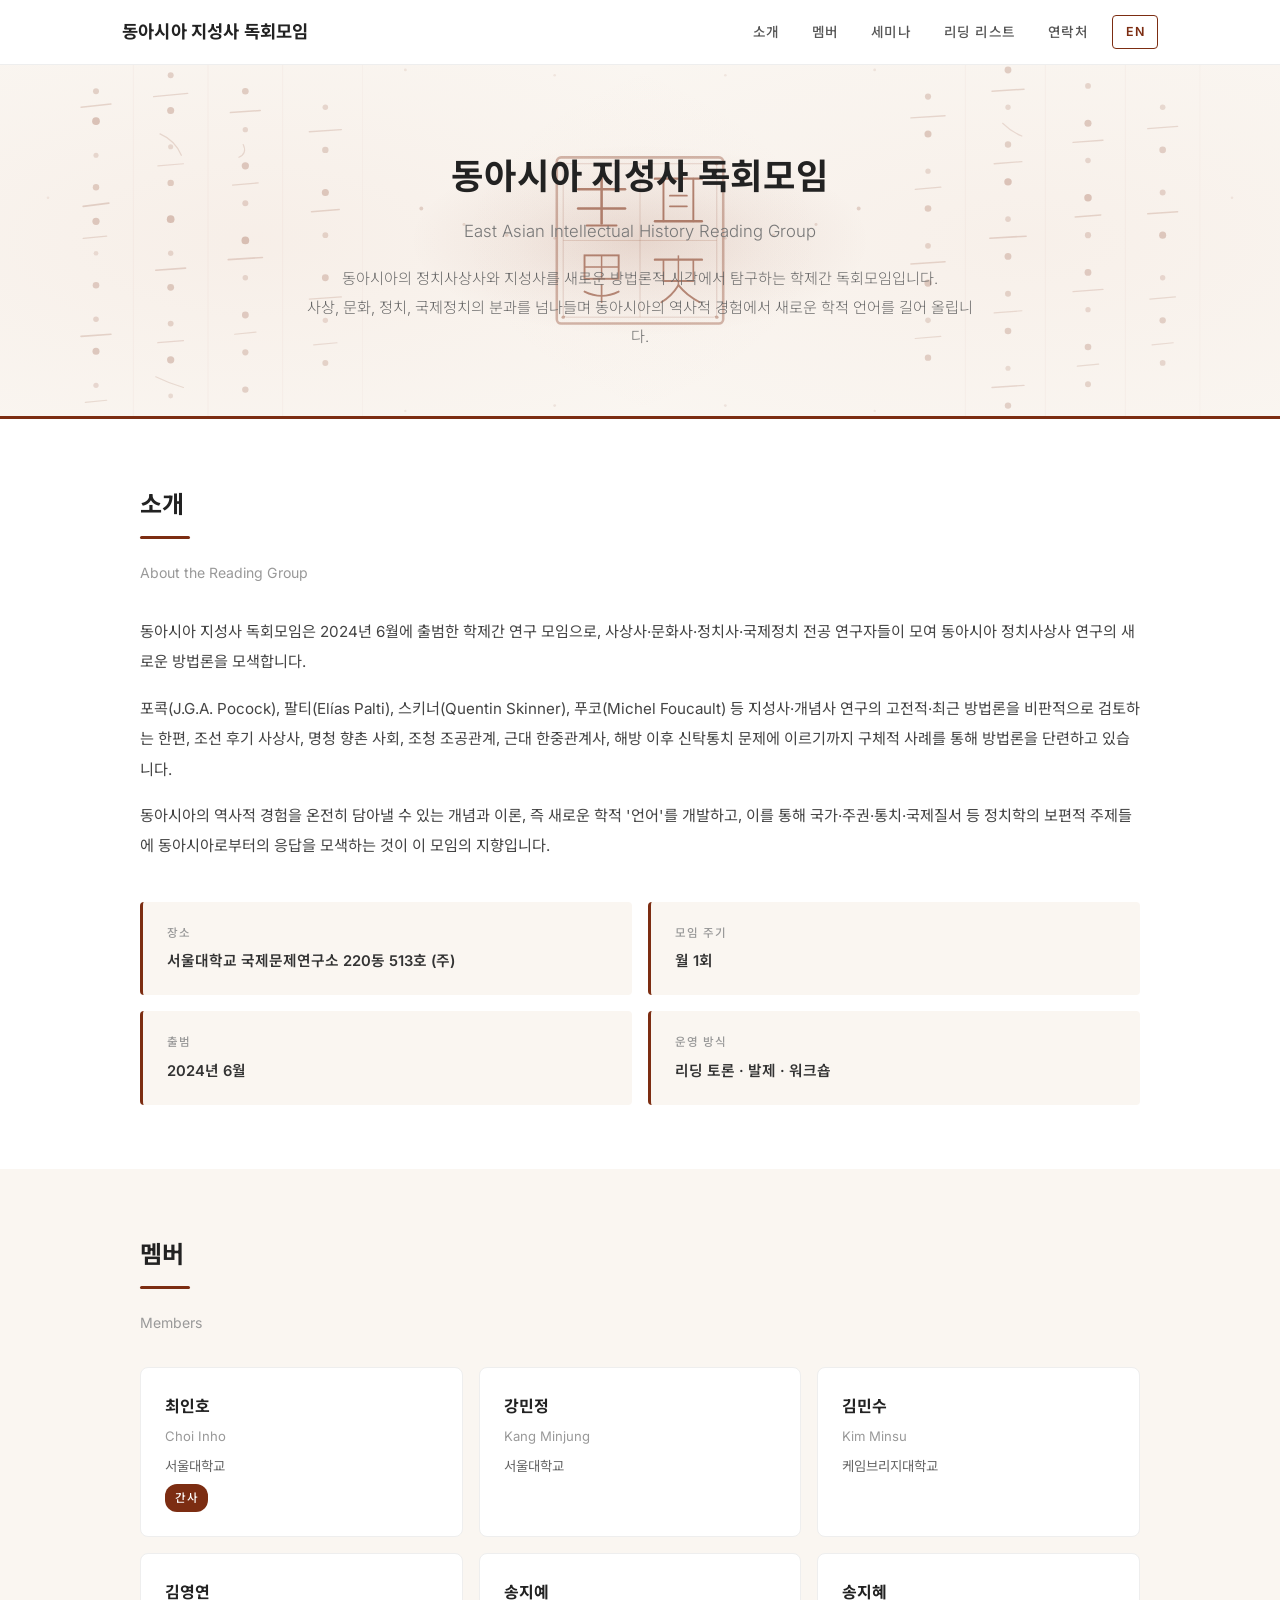
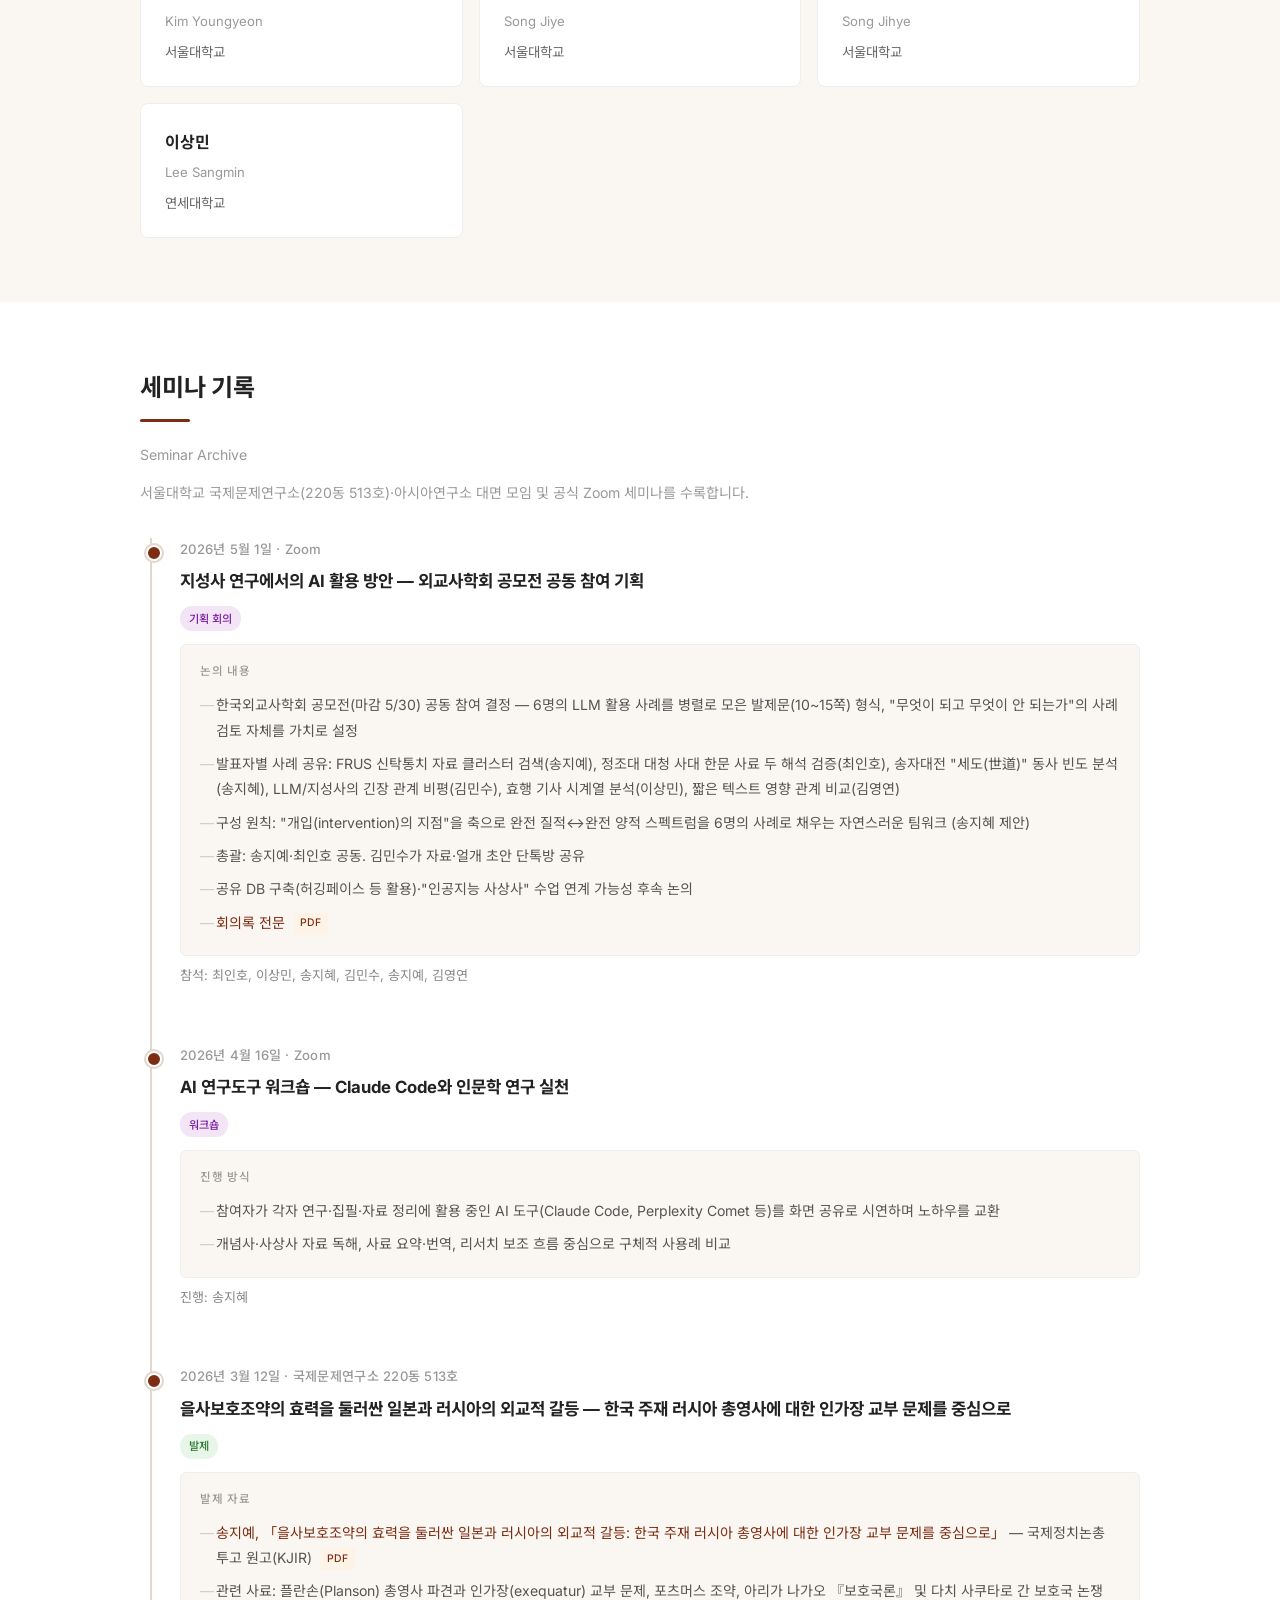
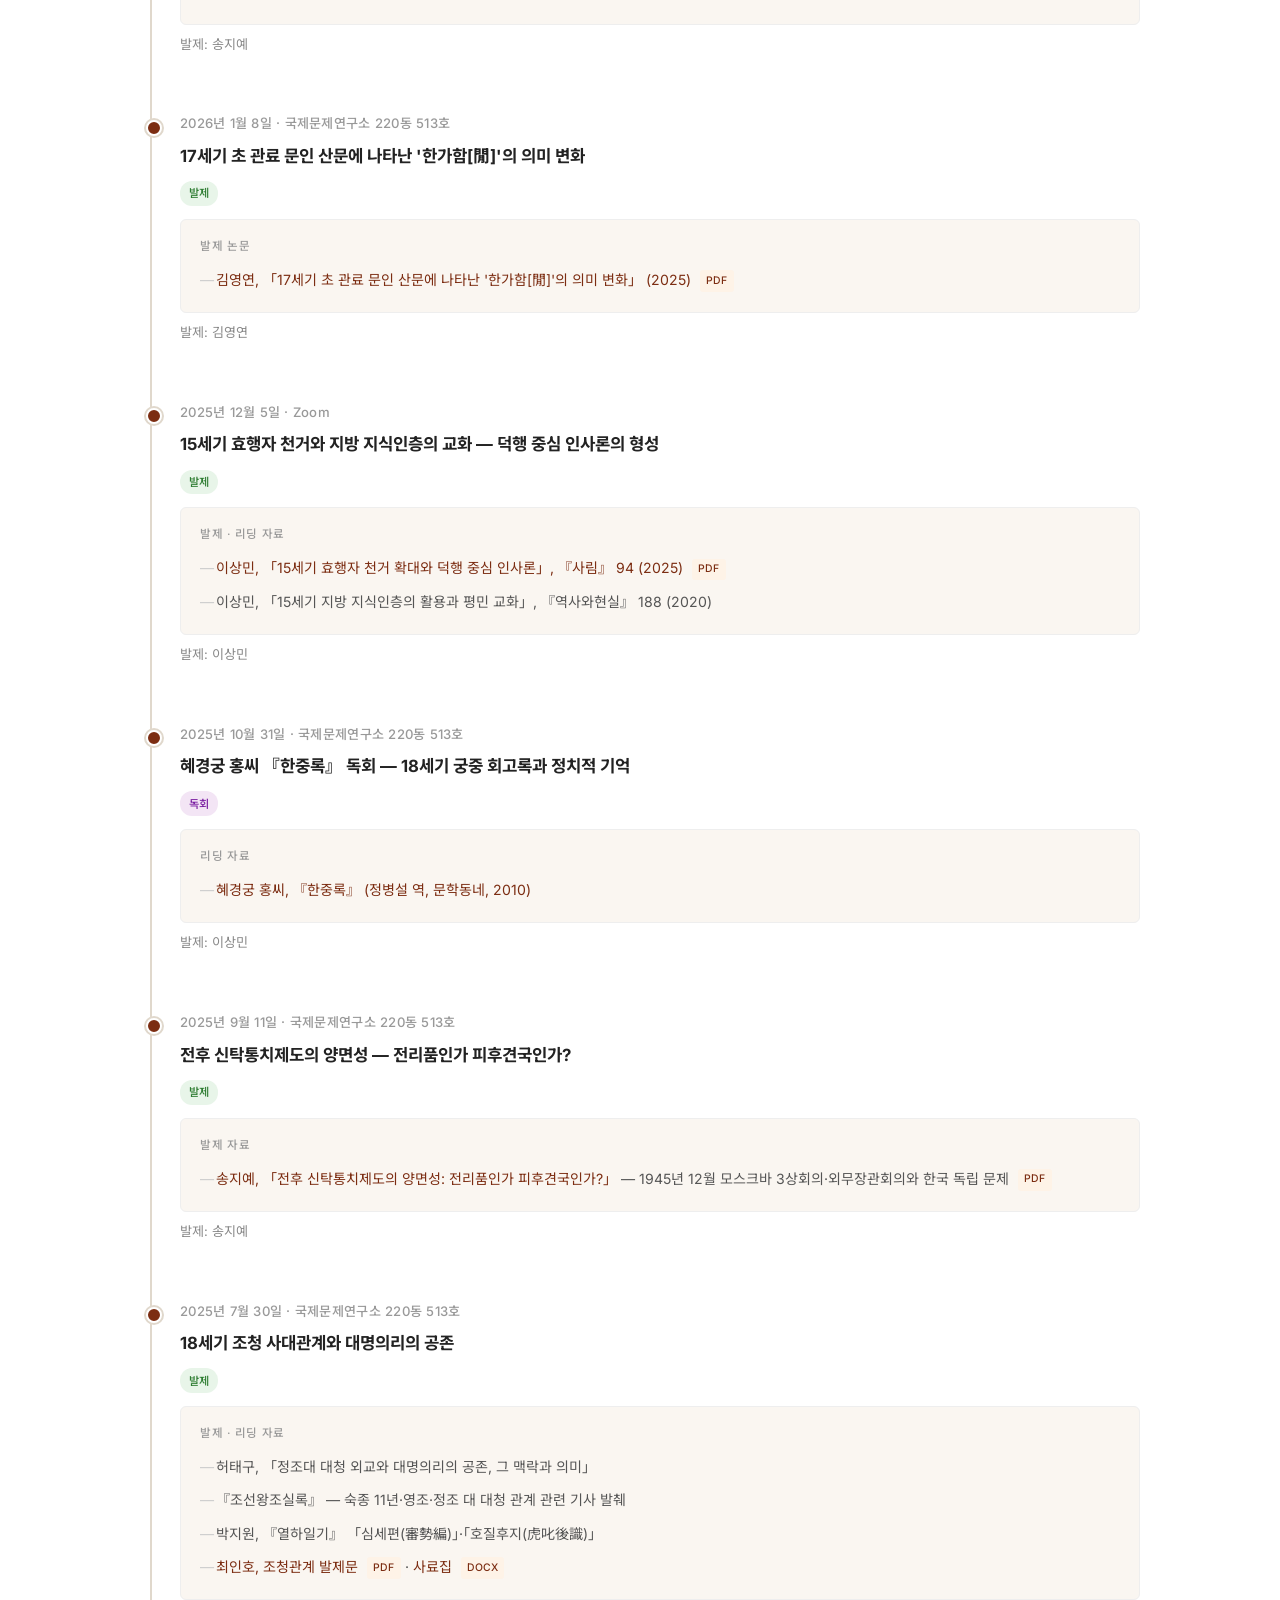
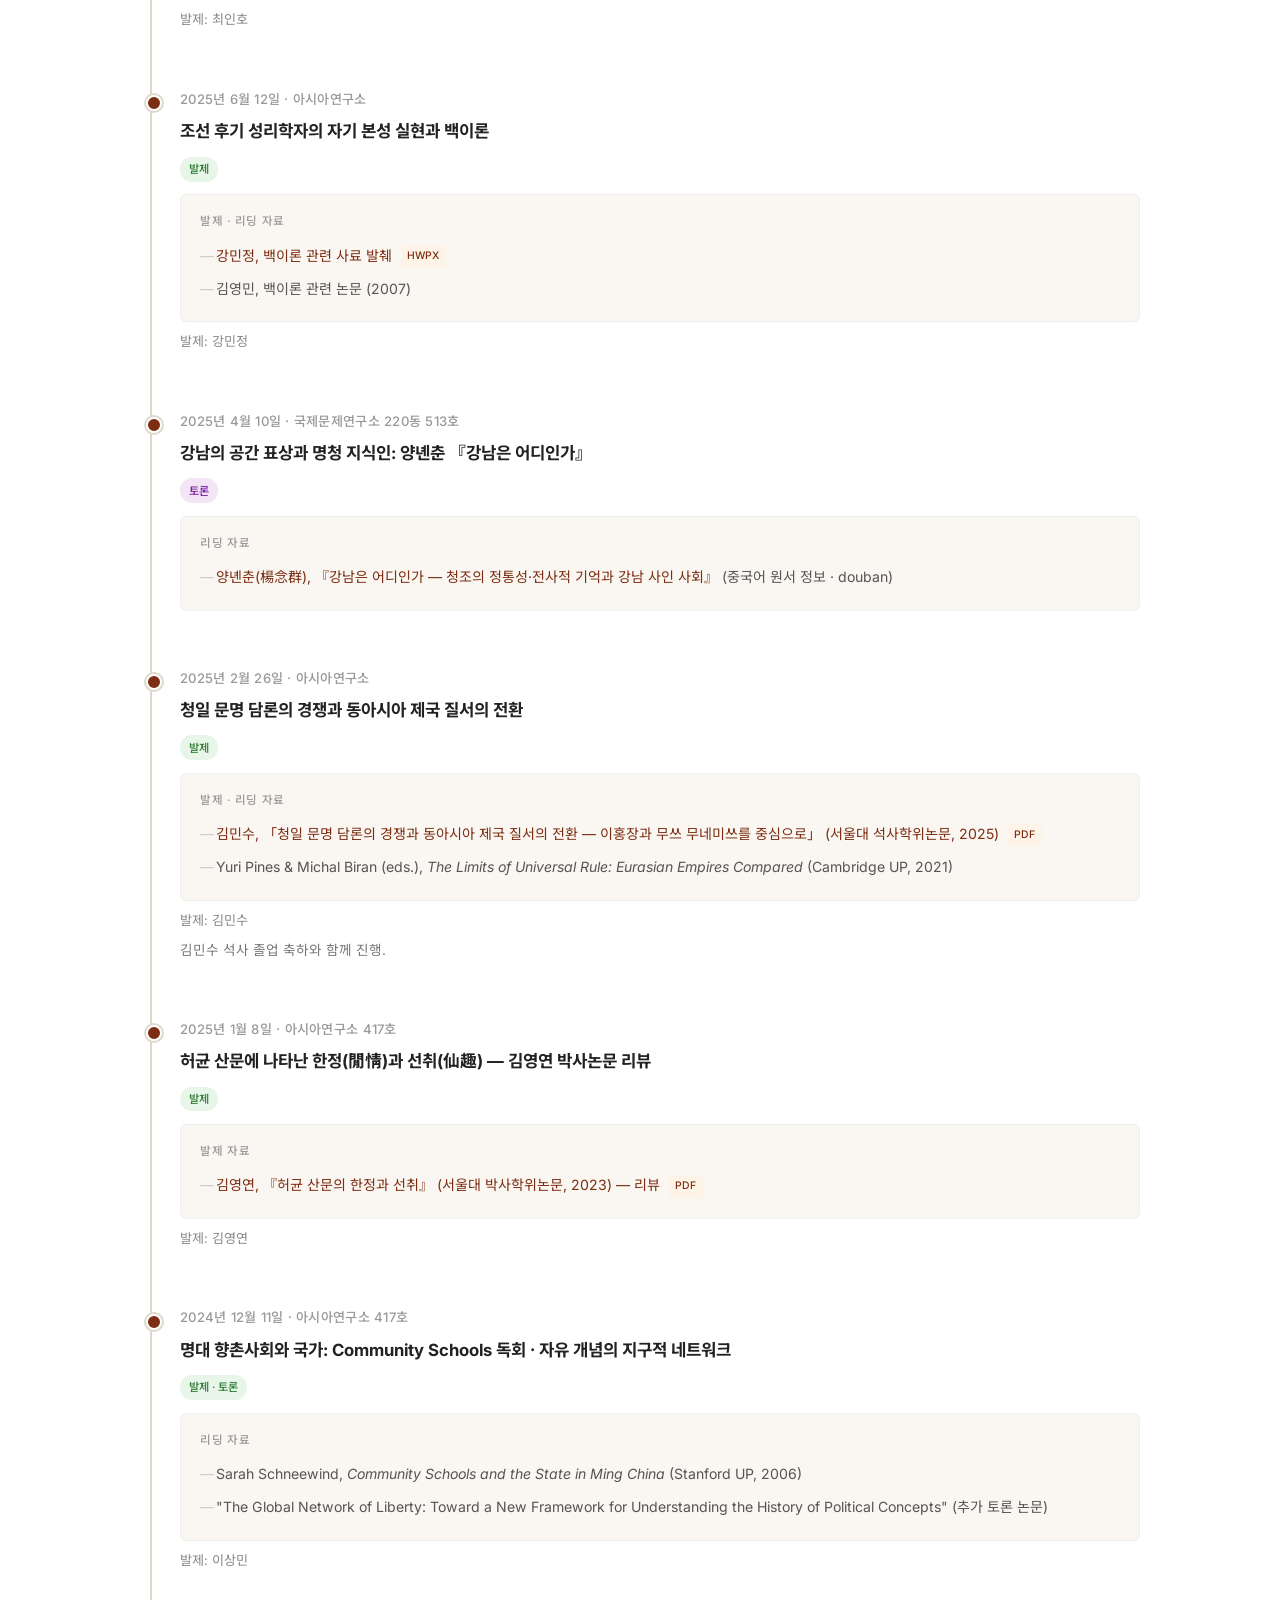
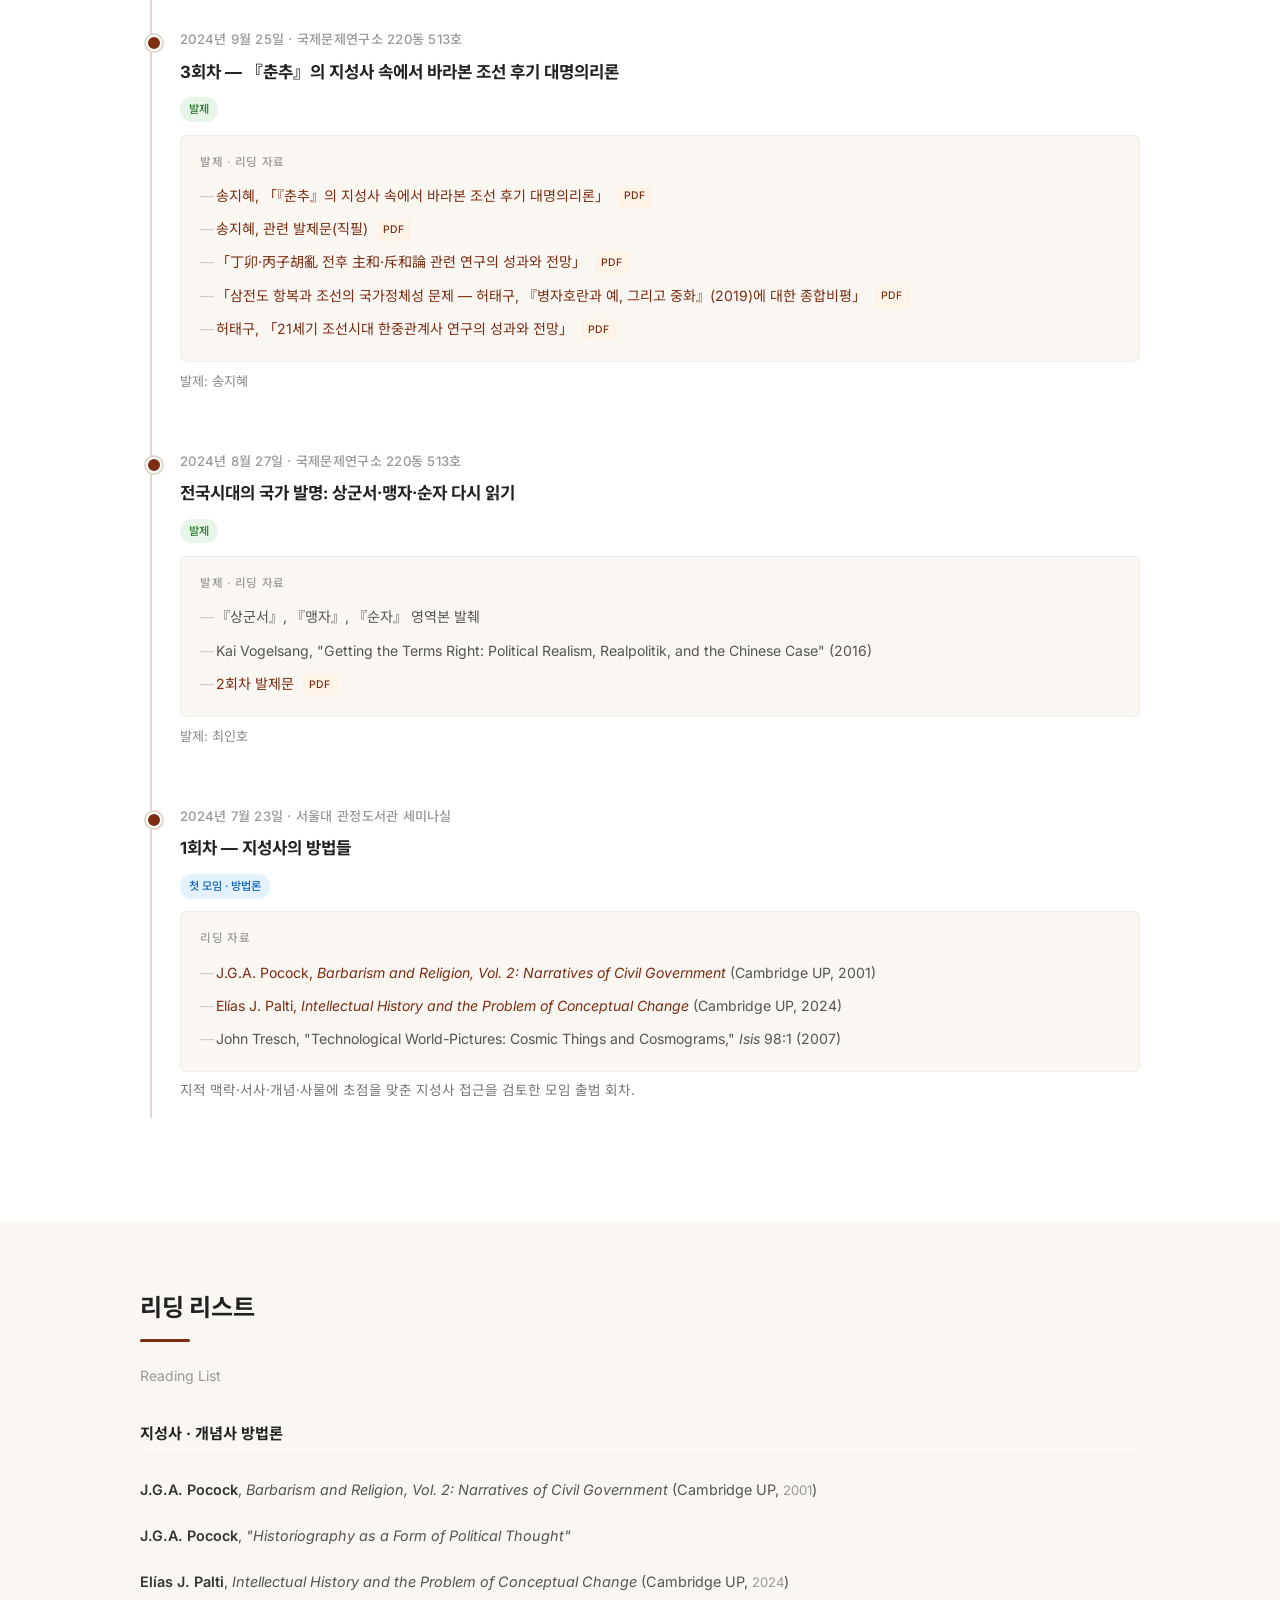
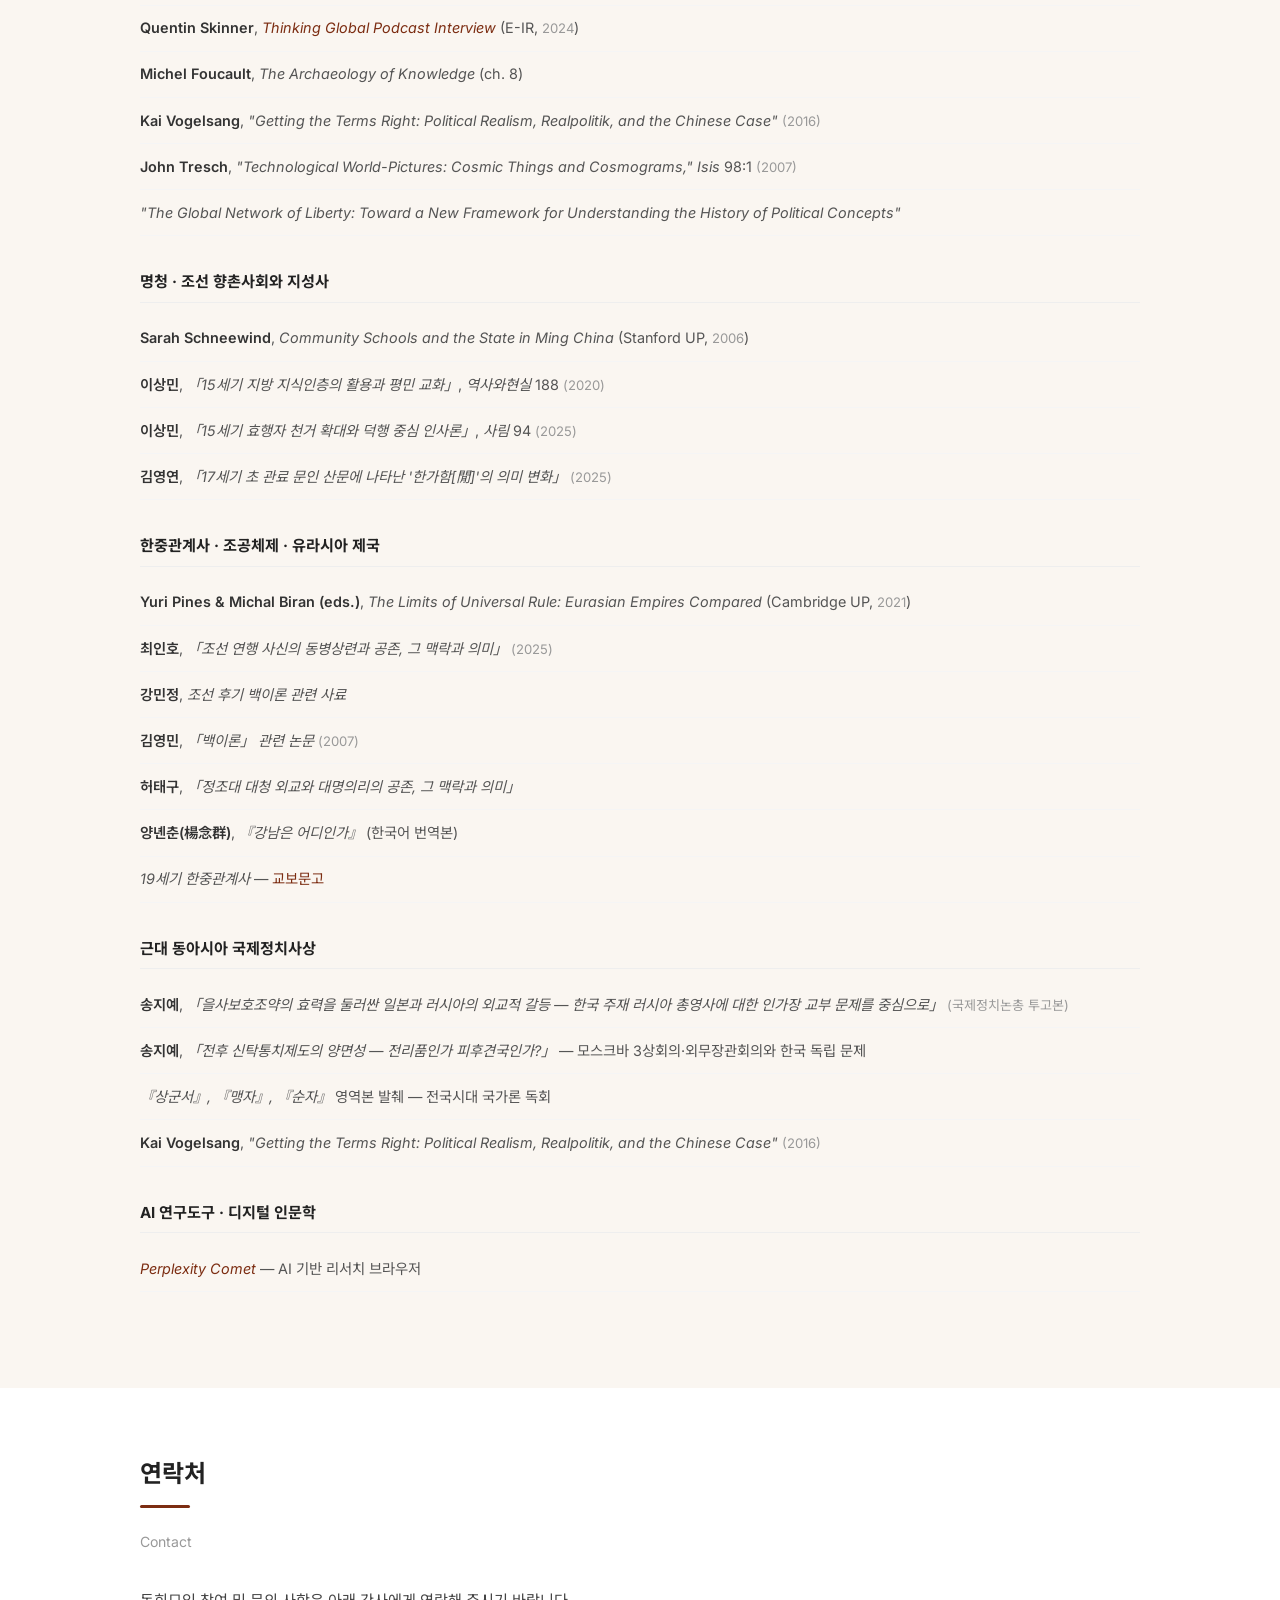
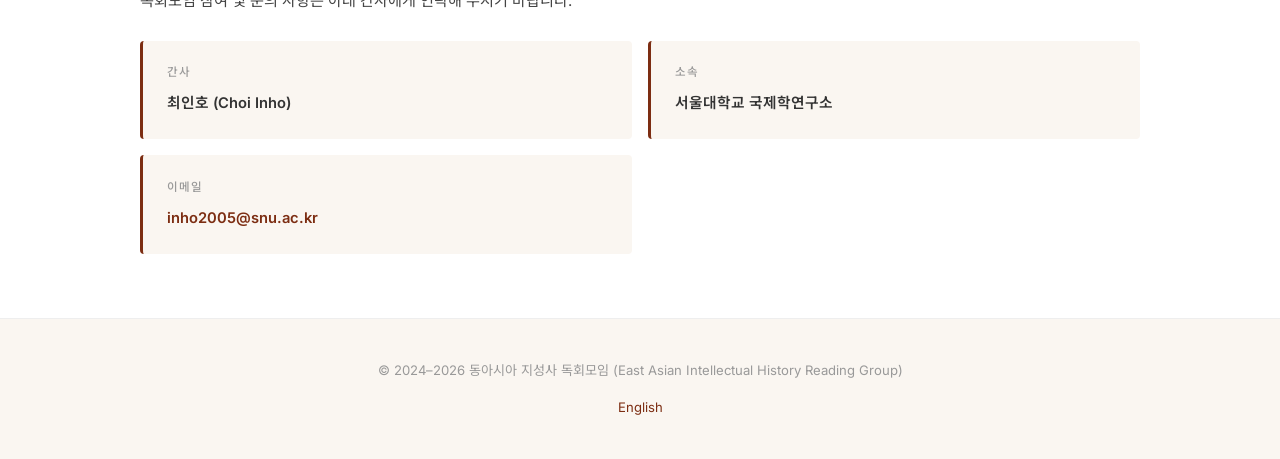
==== commit cf959b07: "2026-05-01 AI 활용 방안 기획 회의 세미나 기록 추가 외교사학회 공모전 공동 참여 결정과 6인 LLM 활용 사례를 다룬 5월 1일 Zoom 회의를 한국어/영어 타임라인 " ====
--- a/index.html
+++ b/index.html
@@ -127,6 +127,25 @@
 
     <div class="timeline">
 
+      <!-- 2026-05-01 -->
+      <div class="timeline-item">
+        <div class="timeline-date">2026년 5월 1일 · Zoom</div>
+        <div class="timeline-title">지성사 연구에서의 AI 활용 방안 — 외교사학회 공모전 공동 참여 기획</div>
+        <span class="timeline-badge badge-discussion">기획 회의</span>
+        <div class="timeline-reading">
+          <div class="reading-label">논의 내용</div>
+          <ul>
+            <li>한국외교사학회 공모전(마감 5/30) 공동 참여 결정 — 6명의 LLM 활용 사례를 병렬로 모은 발제문(10~15쪽) 형식, "무엇이 되고 무엇이 안 되는가"의 사례 검토 자체를 가치로 설정</li>
+            <li>발표자별 사례 공유: FRUS 신탁통치 자료 클러스터 검색(송지예), 정조대 대청 사대 한문 사료 두 해석 검증(최인호), 송자대전 "세도(世道)" 동사 빈도 분석(송지혜), LLM/지성사의 긴장 관계 비평(김민수), 효행 기사 시계열 분석(이상민), 짧은 텍스트 영향 관계 비교(김영연)</li>
+            <li>구성 원칙: "개입(intervention)의 지점"을 축으로 완전 질적↔완전 양적 스펙트럼을 6명의 사례로 채우는 자연스러운 팀워크 (송지혜 제안)</li>
+            <li>총괄: 송지예·최인호 공동. 김민수가 자료·얼개 초안 단톡방 공유</li>
+            <li>공유 DB 구축(허깅페이스 등 활용)·"인공지능 사상사" 수업 연계 가능성 후속 논의</li>
+            <li><a href="docs/2026-05-01_ai_research_meeting.pdf" target="_blank" rel="noopener">회의록 전문</a> <span class="file-icon">PDF</span></li>
+          </ul>
+        </div>
+        <div class="timeline-presenter">참석: 최인호, 이상민, 송지혜, 김민수, 송지예, 김영연</div>
+      </div>
+
       <!-- 2026-04-16 -->
       <div class="timeline-item">
         <div class="timeline-date">2026년 4월 16일 · Zoom</div>
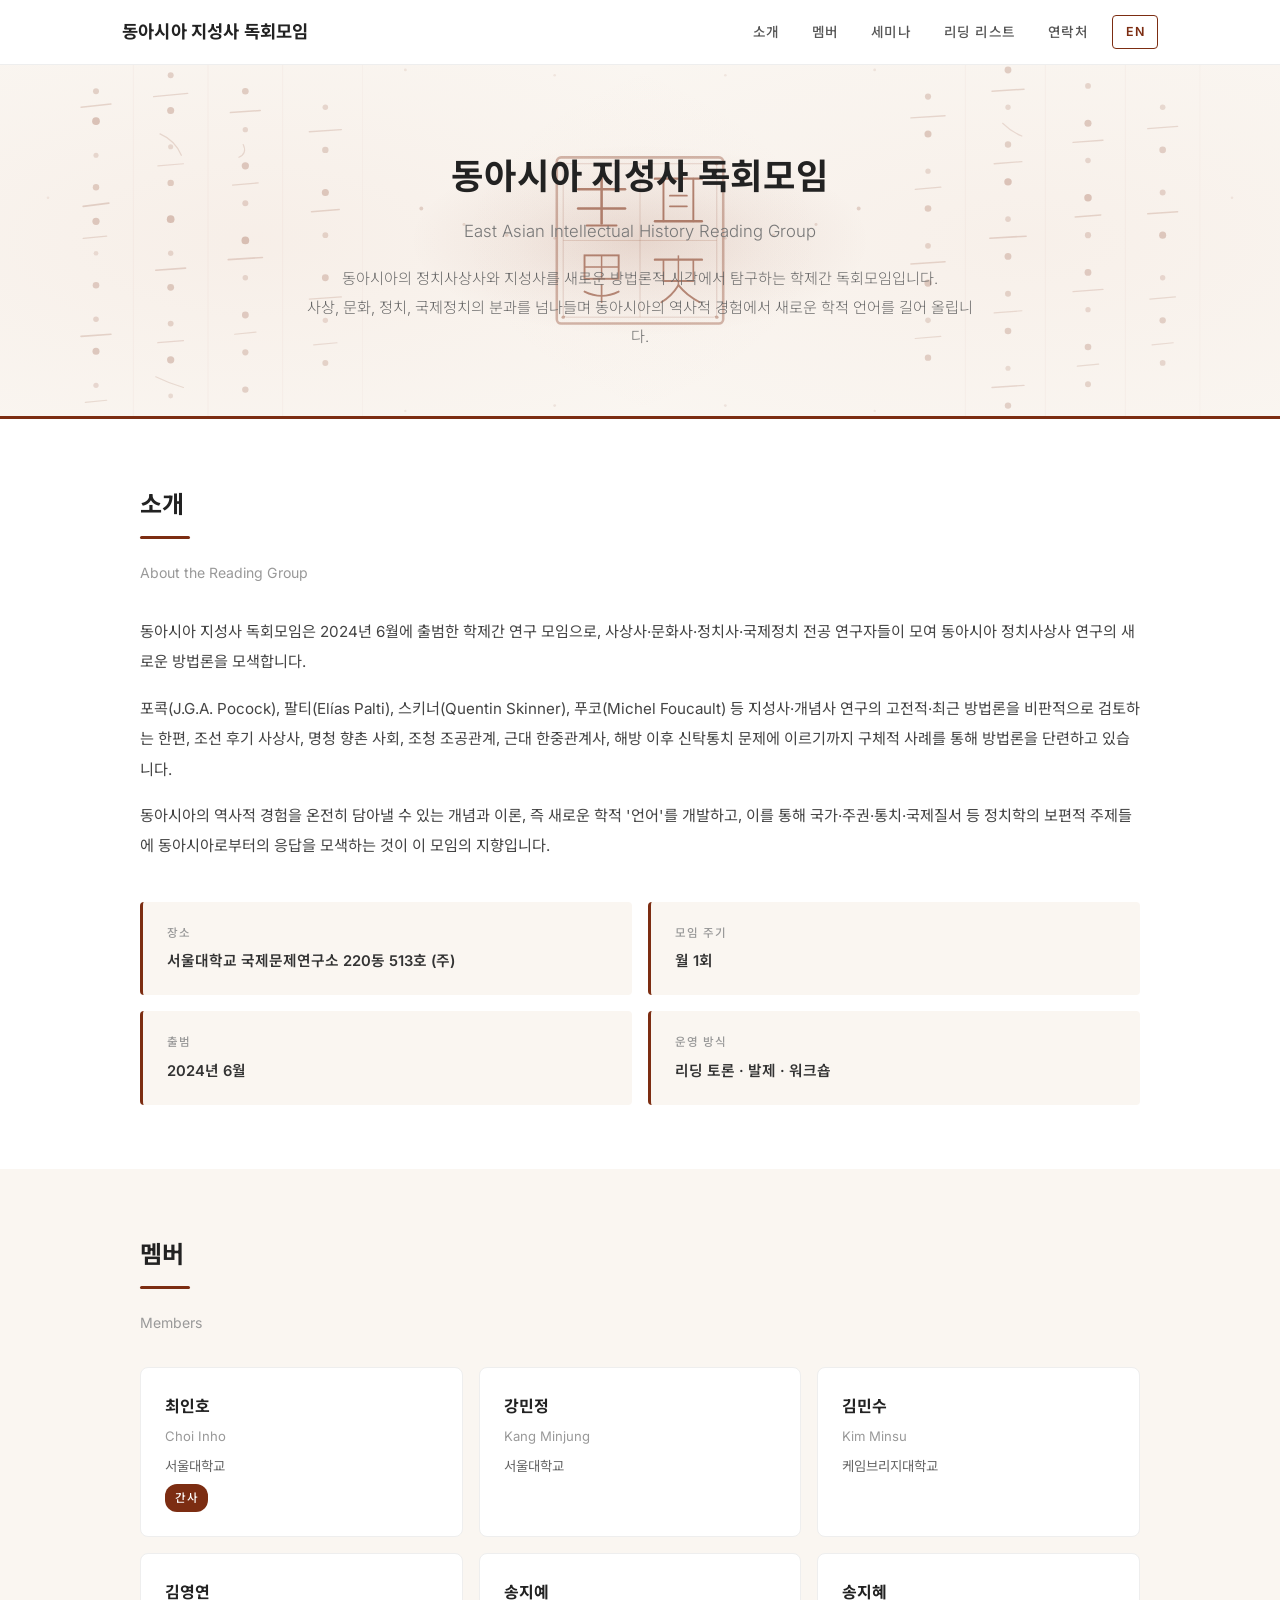
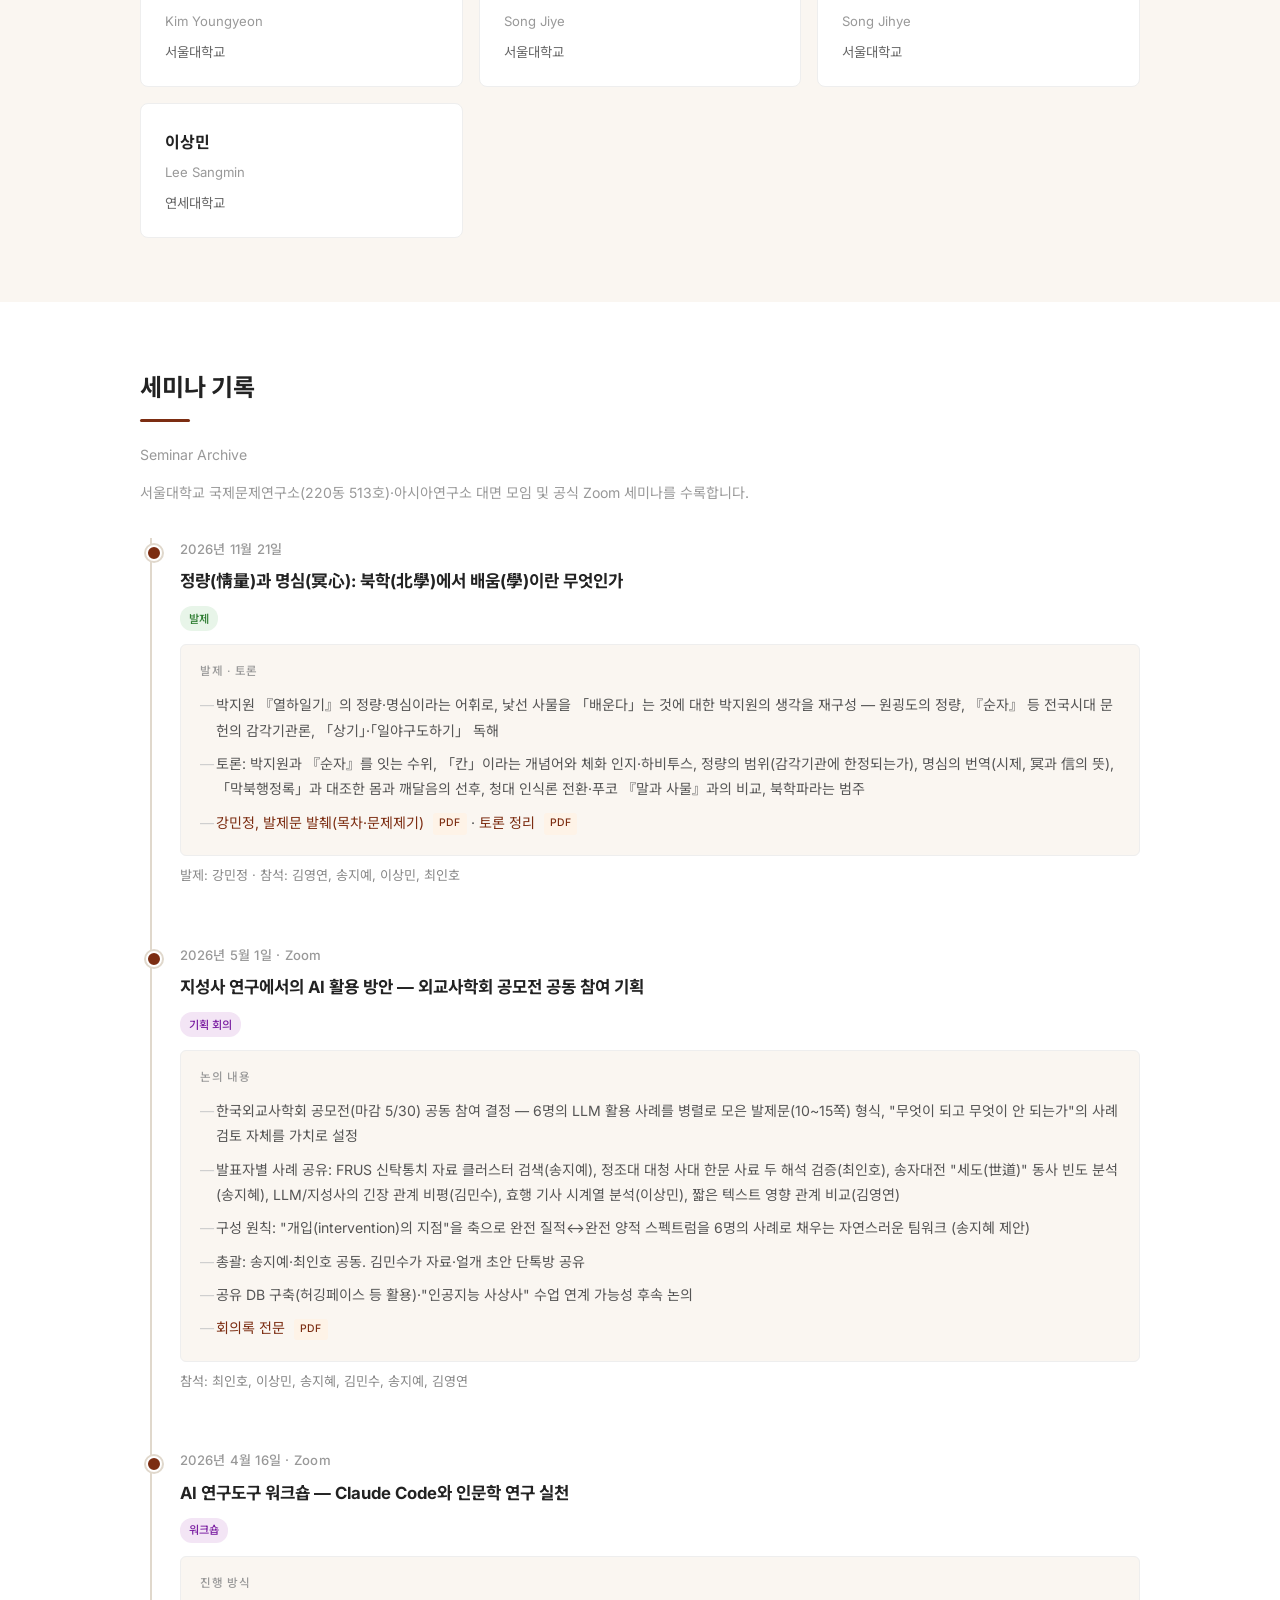
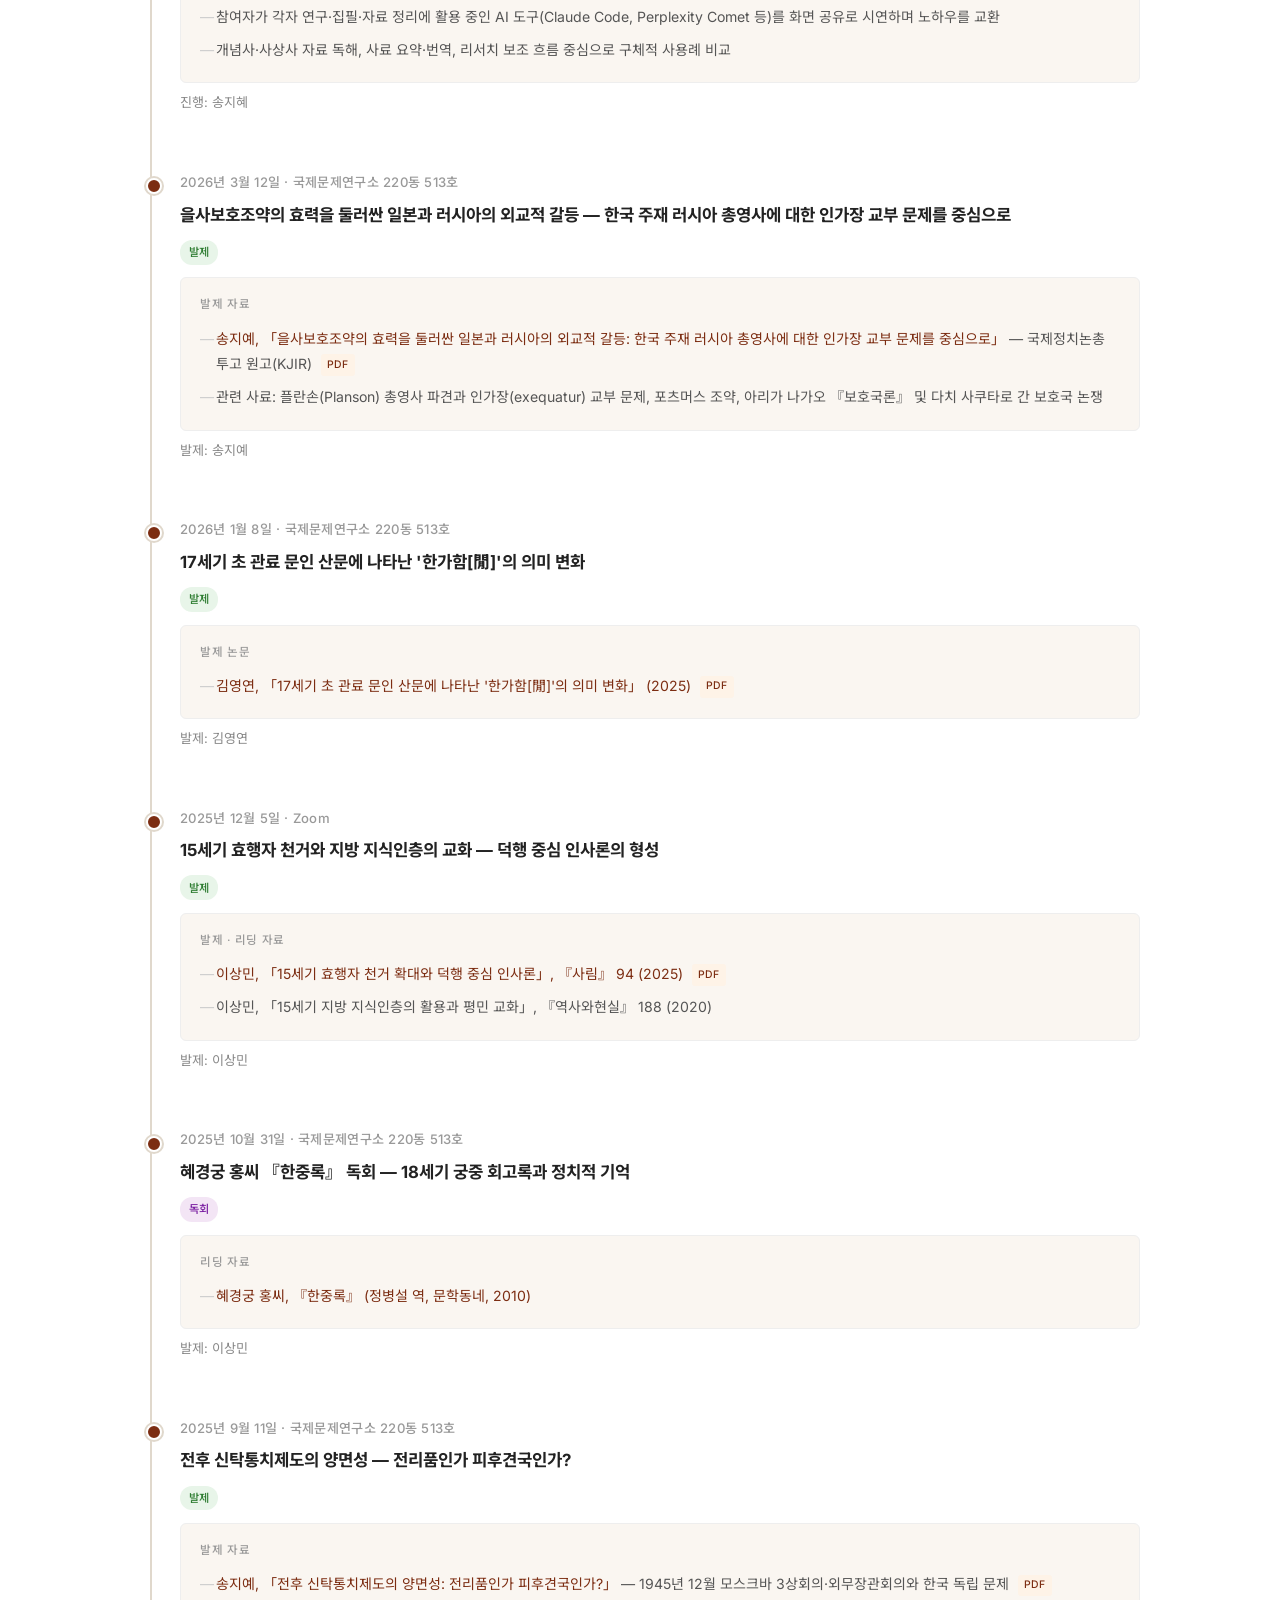
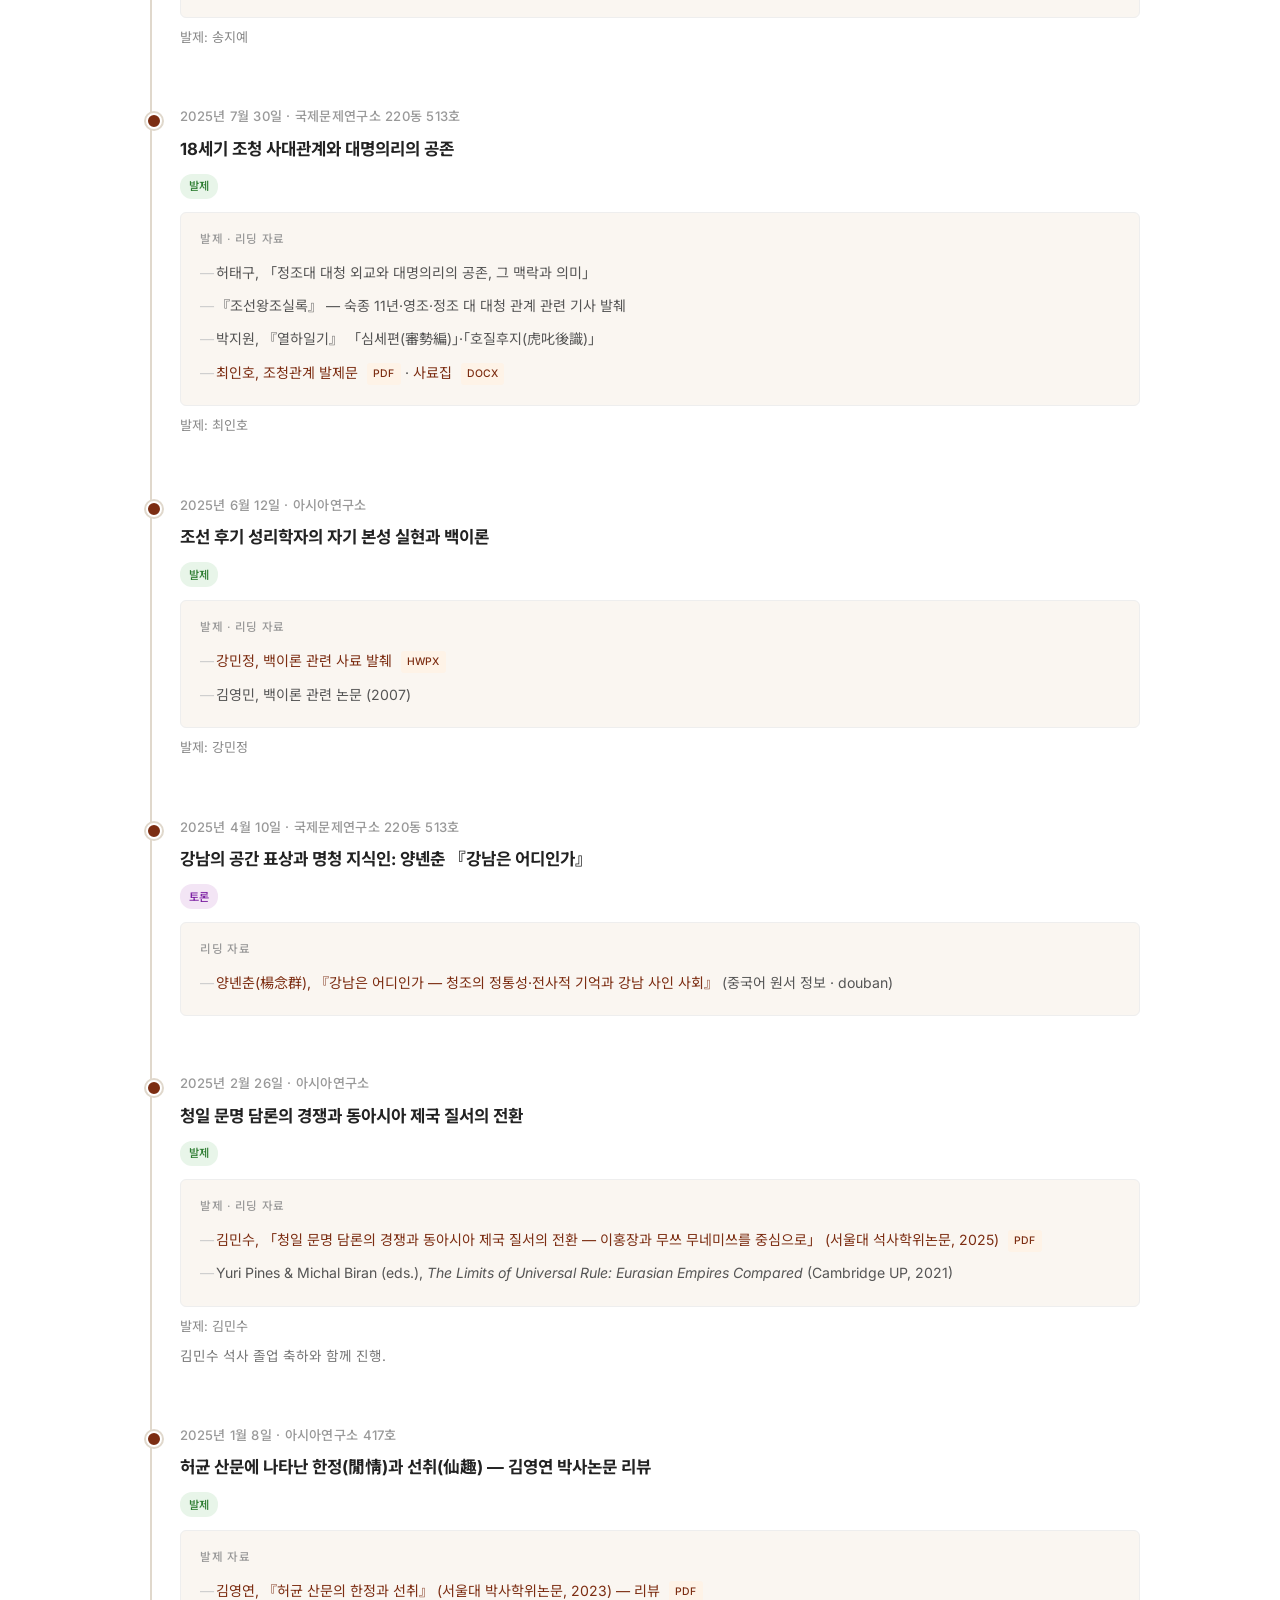
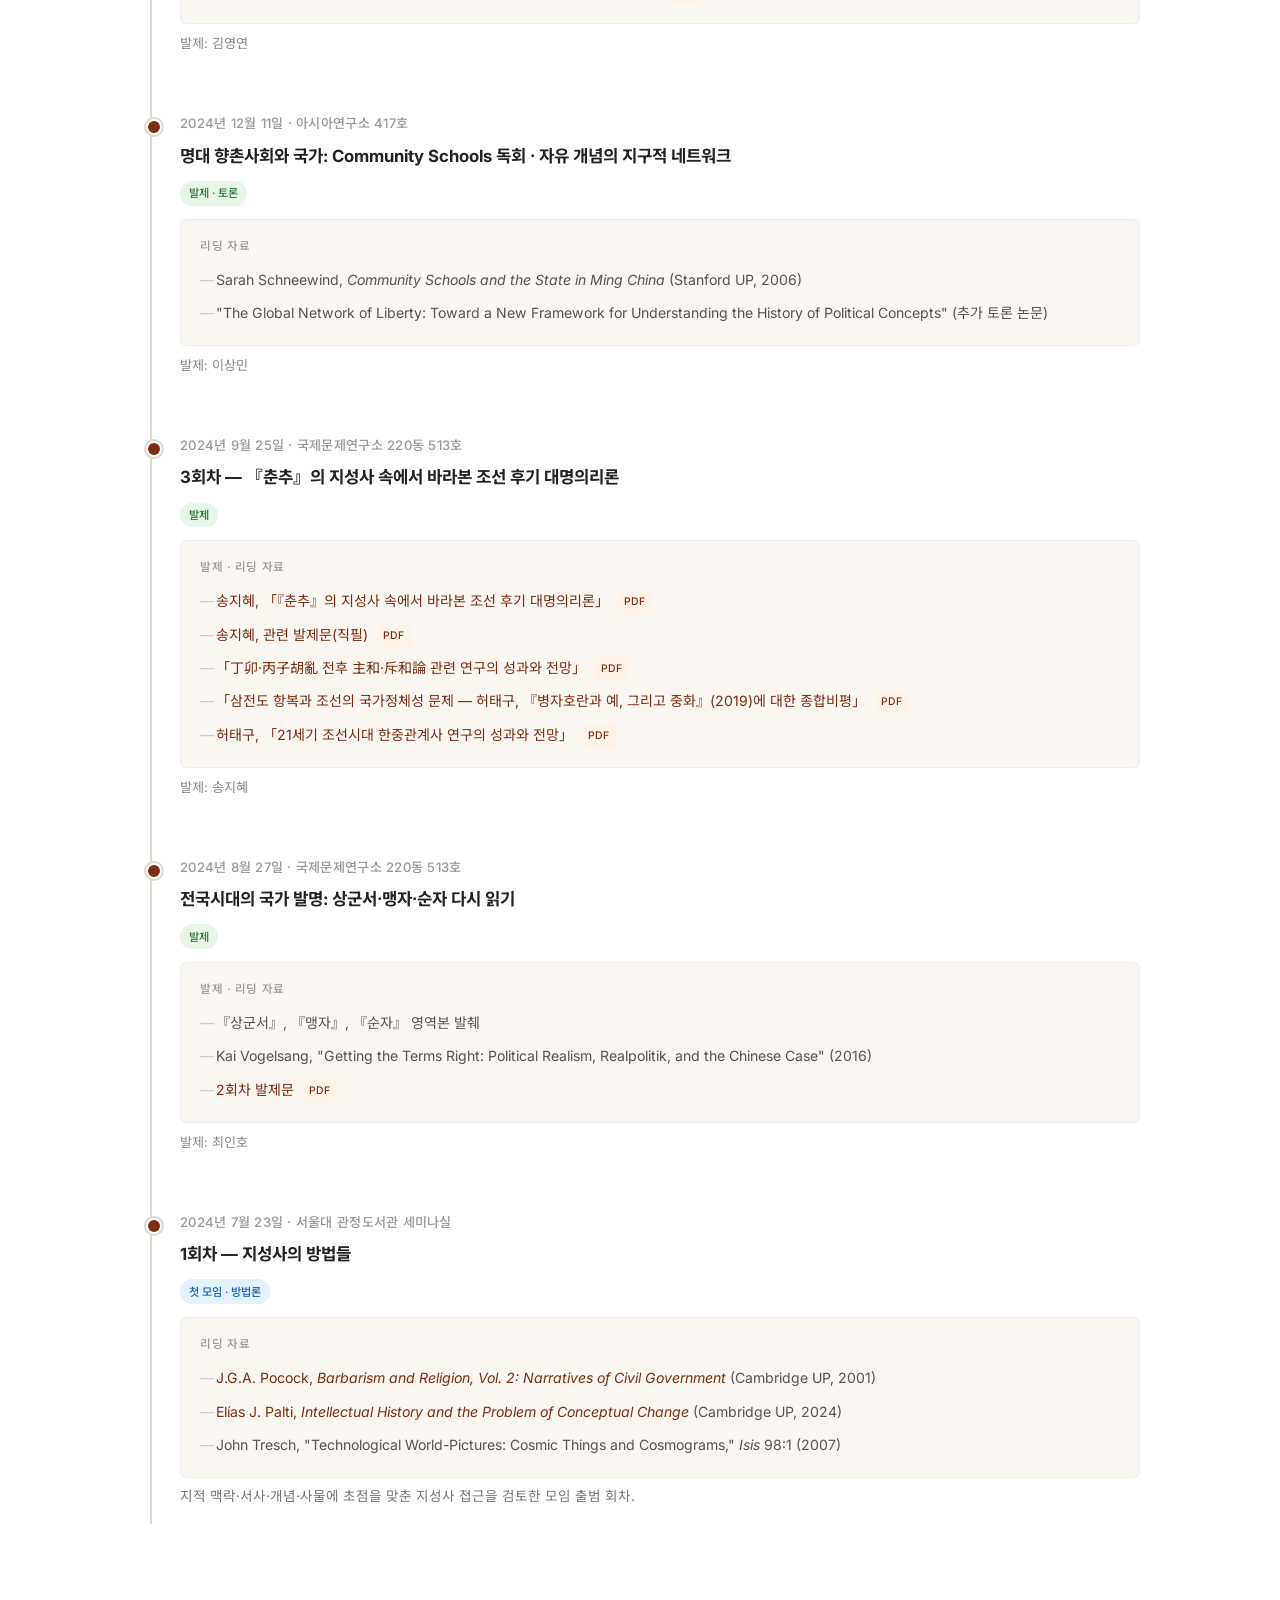
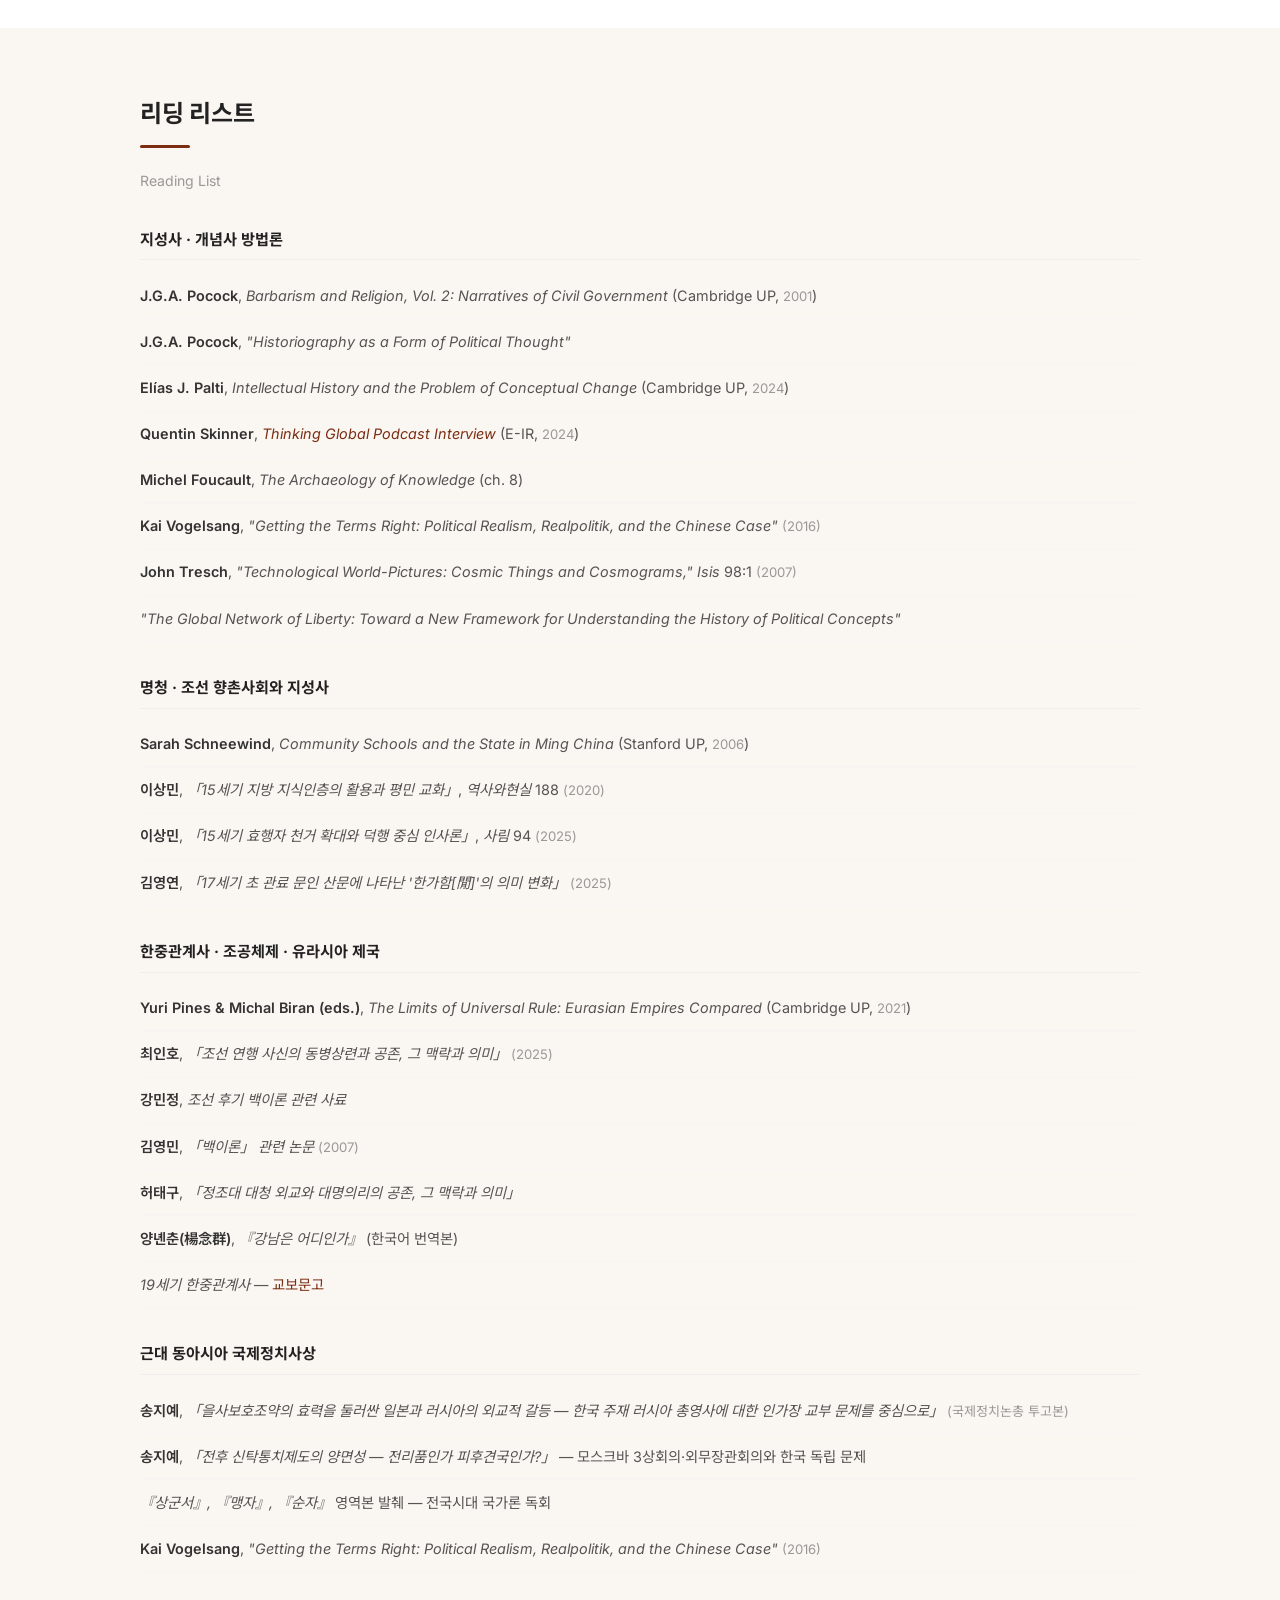
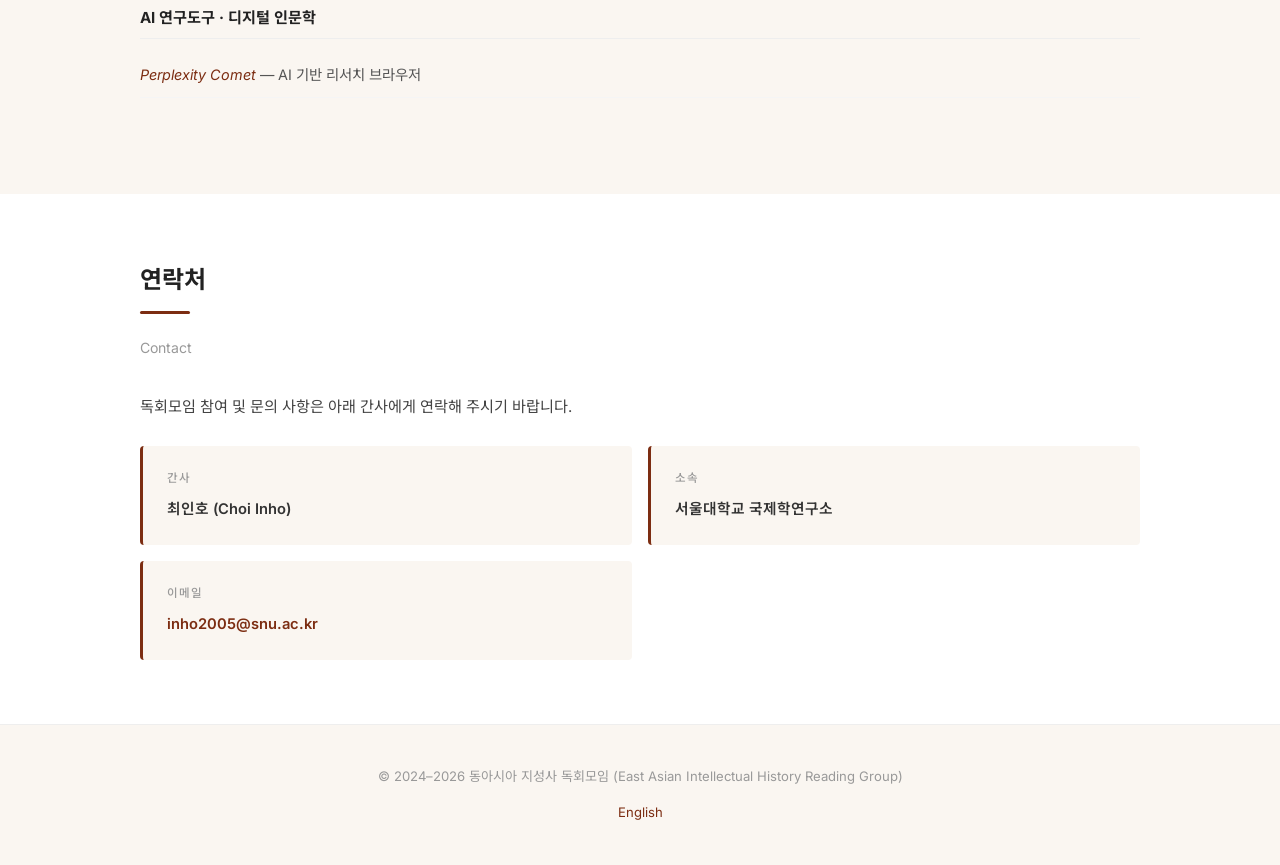
==== commit bc32e460: "2026-11-21 강민정 「정량과 명심」 발제 세미나 기록 추가 한국어/영어 타임라인 최상단에 추가하고, 발제문 발췌(목차·문제제기, 1~2쪽)와 토론 정리 PDF를 docs/에" ====
--- a/index.html
+++ b/index.html
@@ -127,6 +127,22 @@
 
     <div class="timeline">
 
+      <!-- 2026-11-21 -->
+      <div class="timeline-item">
+        <div class="timeline-date">2026년 11월 21일</div>
+        <div class="timeline-title">정량(情量)과 명심(冥心): 북학(北學)에서 배움(學)이란 무엇인가</div>
+        <span class="timeline-badge badge-lecture">발제</span>
+        <div class="timeline-reading">
+          <div class="reading-label">발제 · 토론</div>
+          <ul>
+            <li>박지원 『열하일기』의 정량·명심이라는 어휘로, 낯선 사물을 「배운다」는 것에 대한 박지원의 생각을 재구성 — 원굉도의 정량, 『순자』 등 전국시대 문헌의 감각기관론, 「상기」·「일야구도하기」 독해</li>
+            <li>토론: 박지원과 『순자』를 잇는 수위, 「칸」이라는 개념어와 체화 인지·하비투스, 정량의 범위(감각기관에 한정되는가), 명심의 번역(시제, 冥과 信의 뜻), 「막북행정록」과 대조한 몸과 깨달음의 선후, 청대 인식론 전환·푸코 『말과 사물』과의 비교, 북학파라는 범주</li>
+            <li><a href="docs/2026-11-21_kang_draft_excerpt.pdf" target="_blank" rel="noopener">강민정, 발제문 발췌(목차·문제제기)</a> <span class="file-icon">PDF</span> · <a href="docs/2026-11-21_discussion_notes.pdf" target="_blank" rel="noopener">토론 정리</a> <span class="file-icon">PDF</span></li>
+          </ul>
+        </div>
+        <div class="timeline-presenter">발제: 강민정 · 참석: 김영연, 송지예, 이상민, 최인호</div>
+      </div>
+
       <!-- 2026-05-01 -->
       <div class="timeline-item">
         <div class="timeline-date">2026년 5월 1일 · Zoom</div>
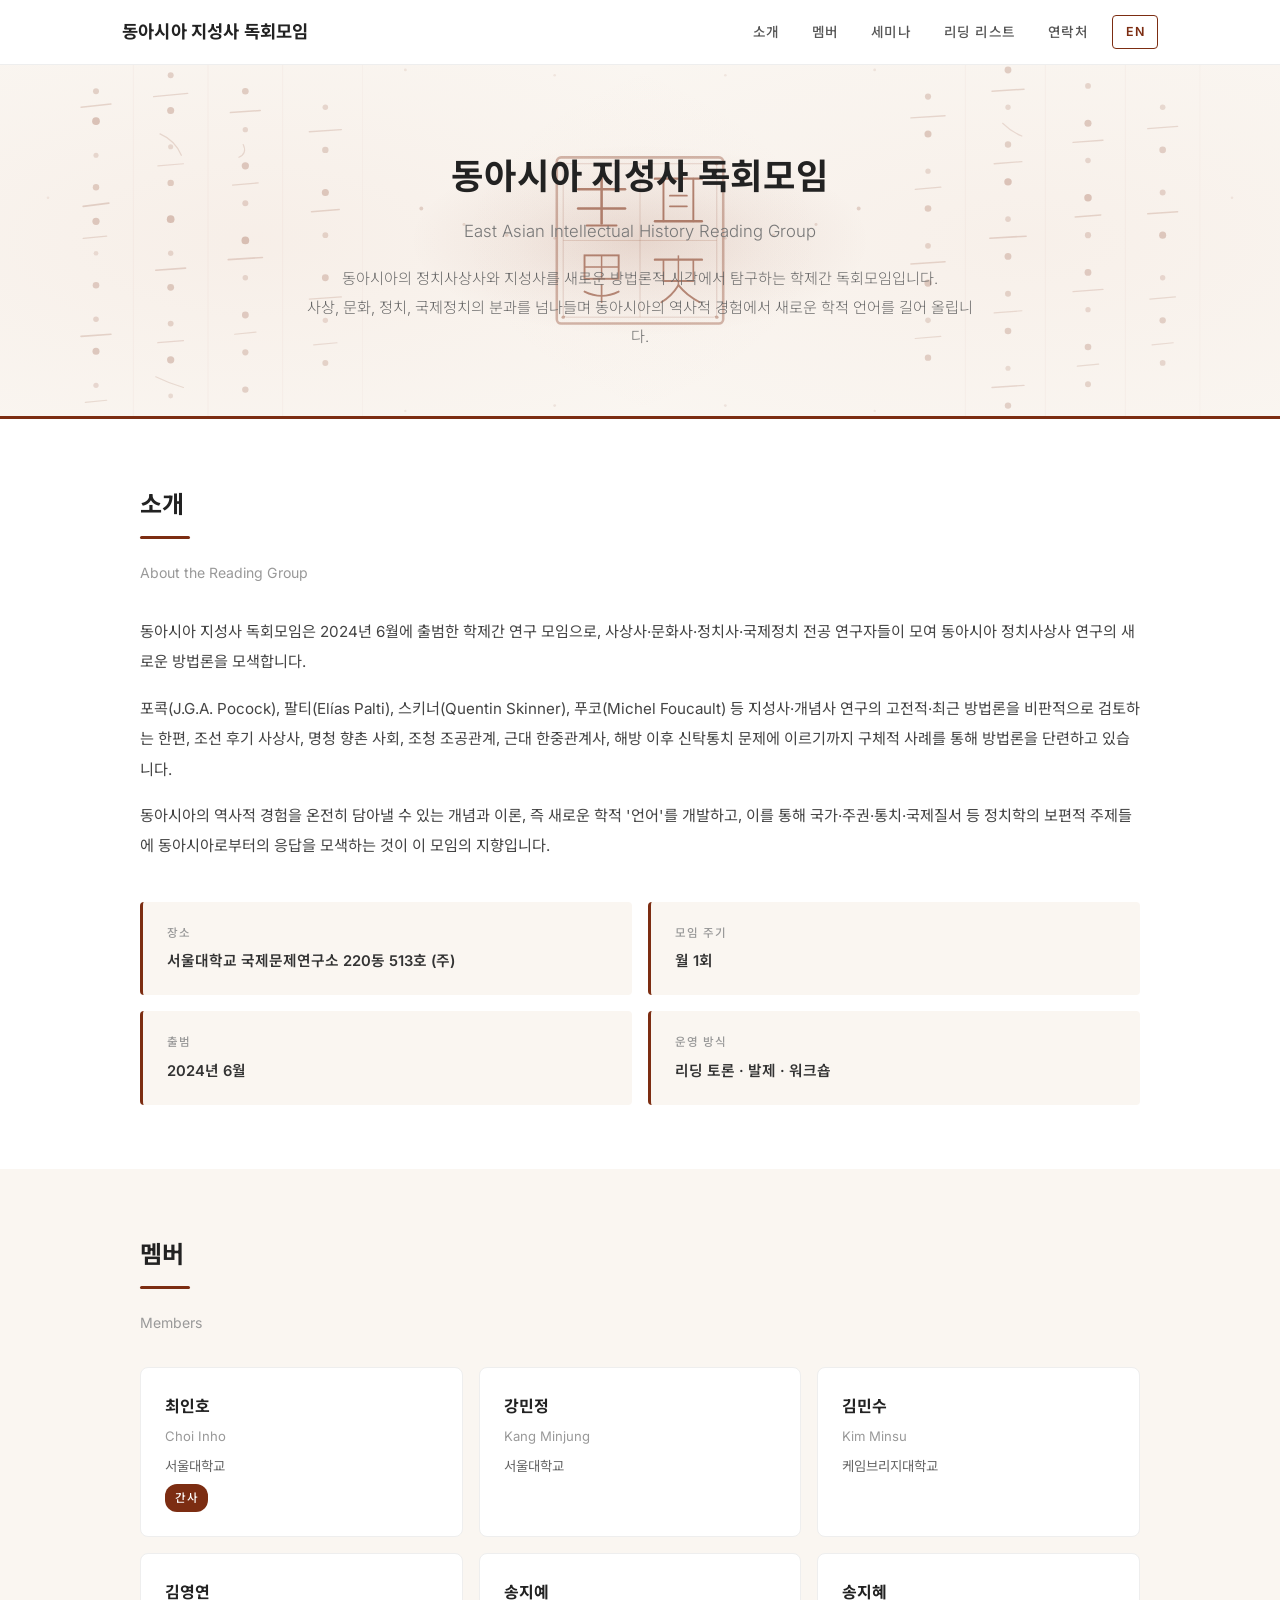
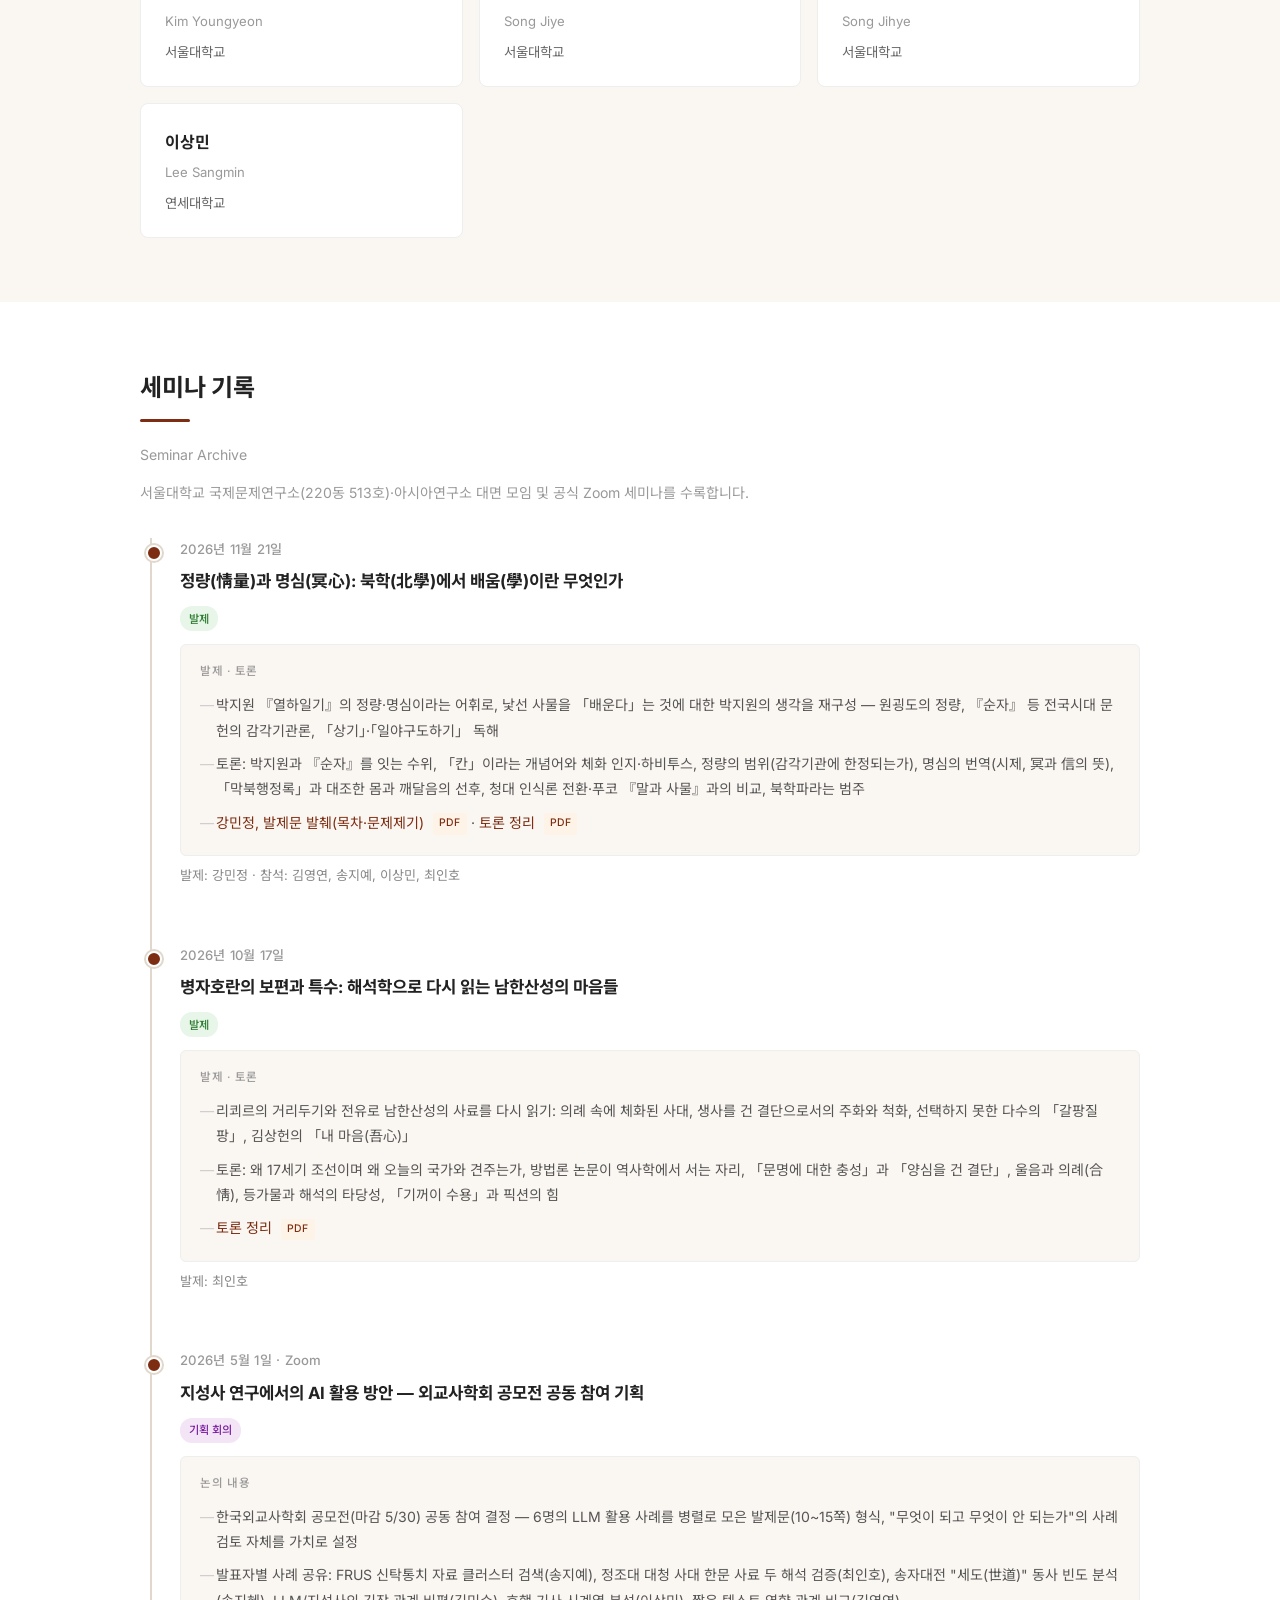
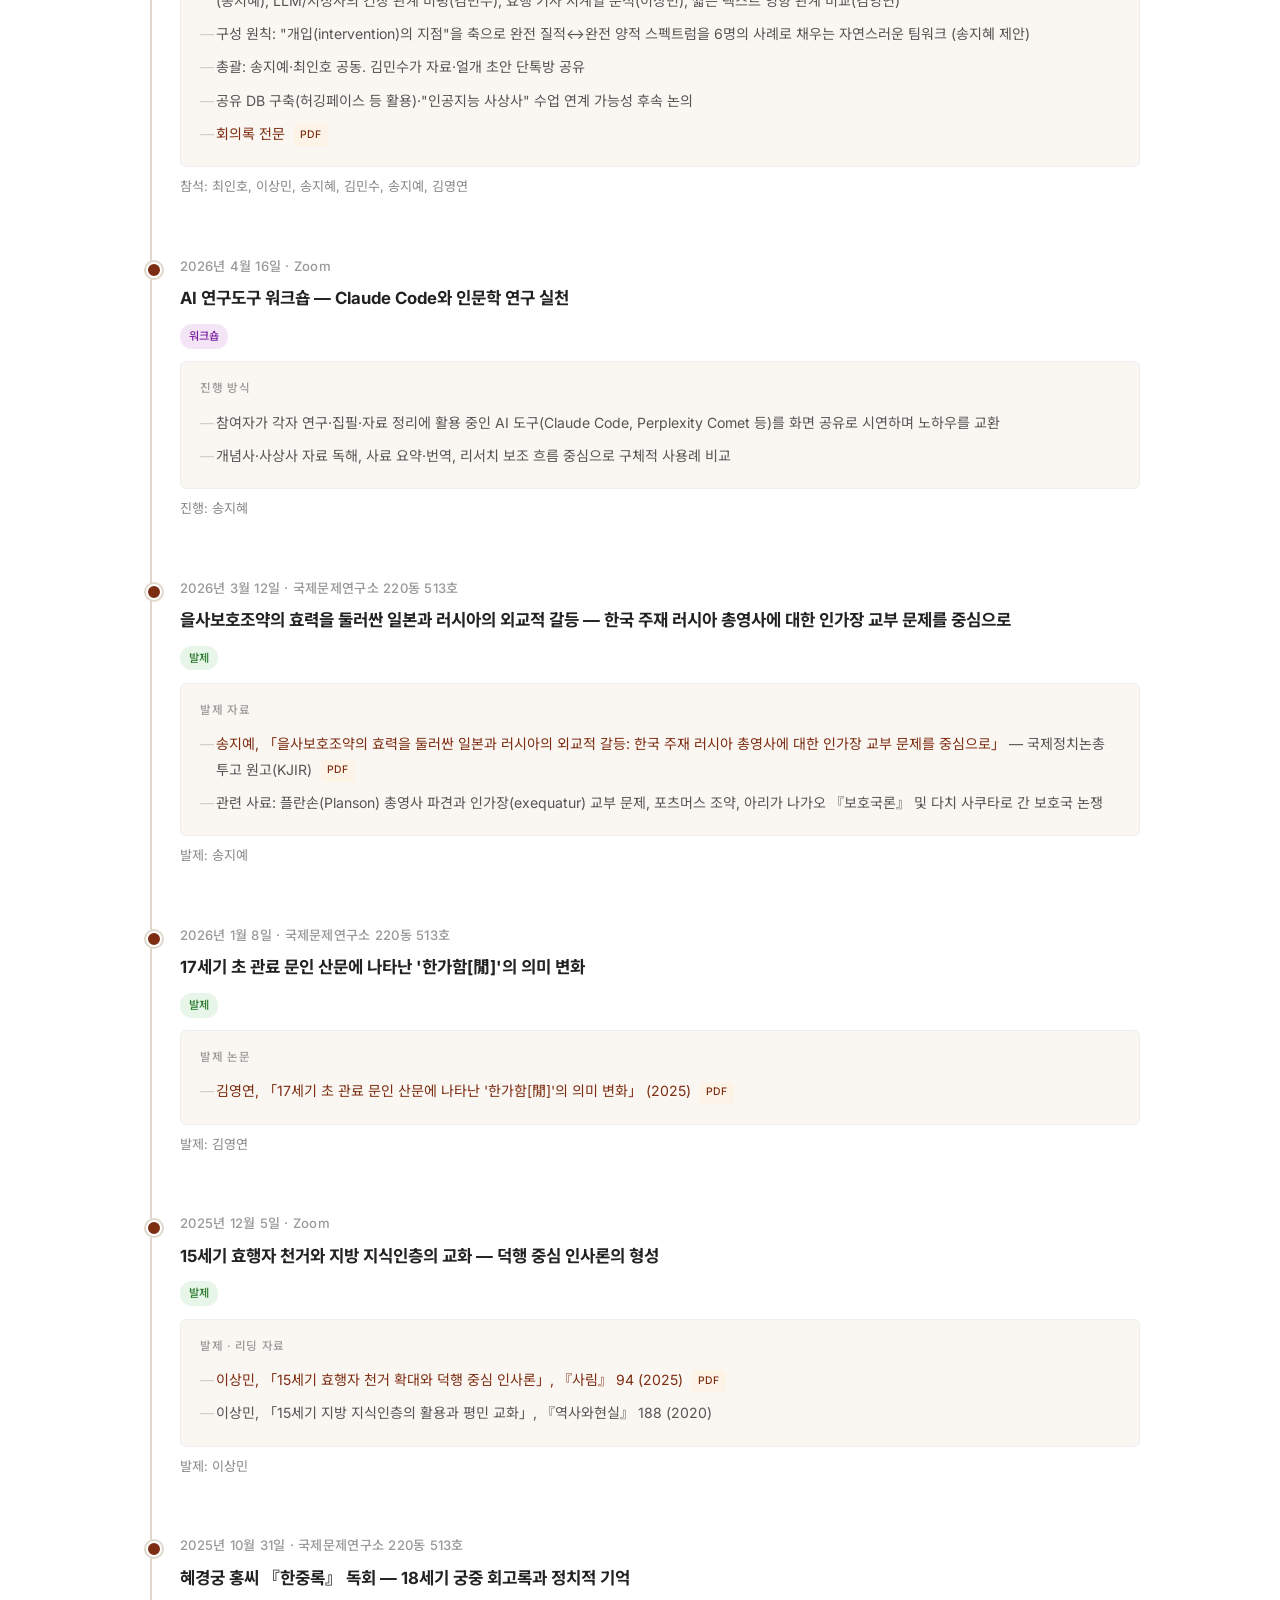
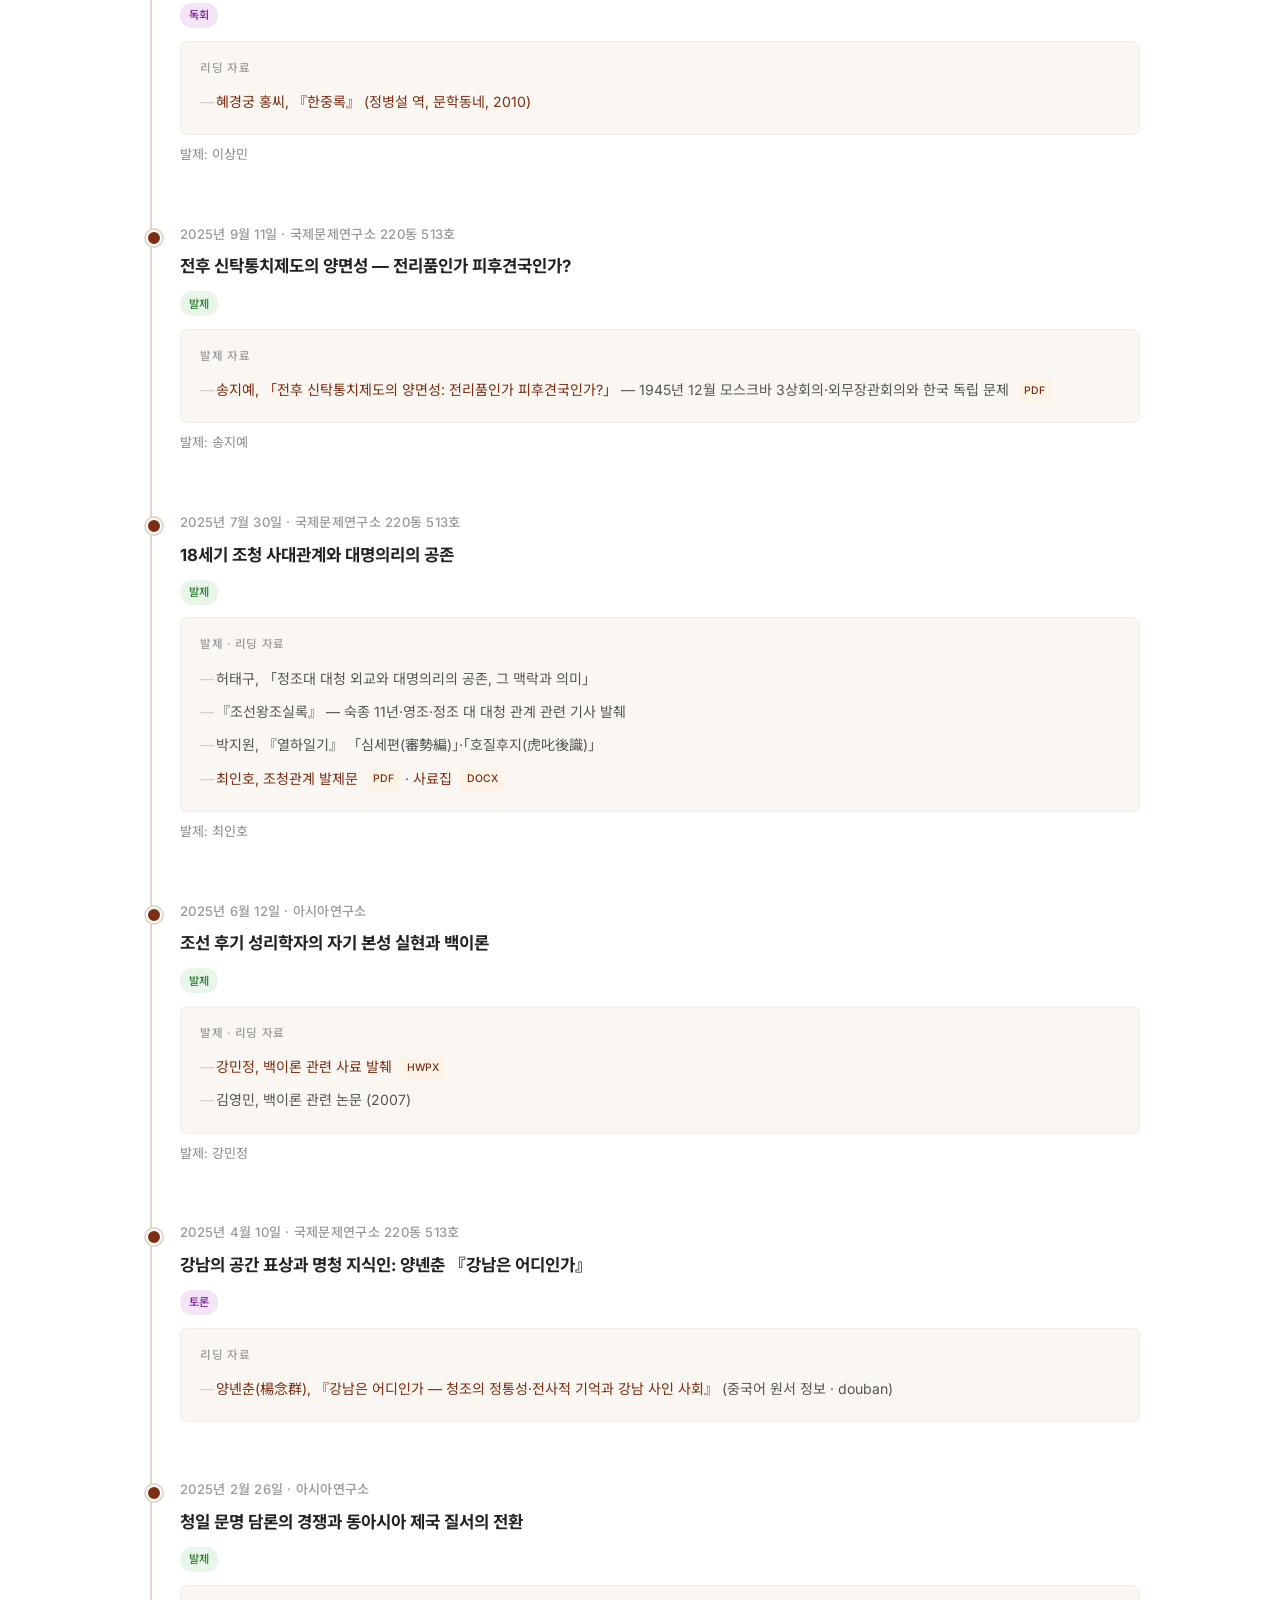
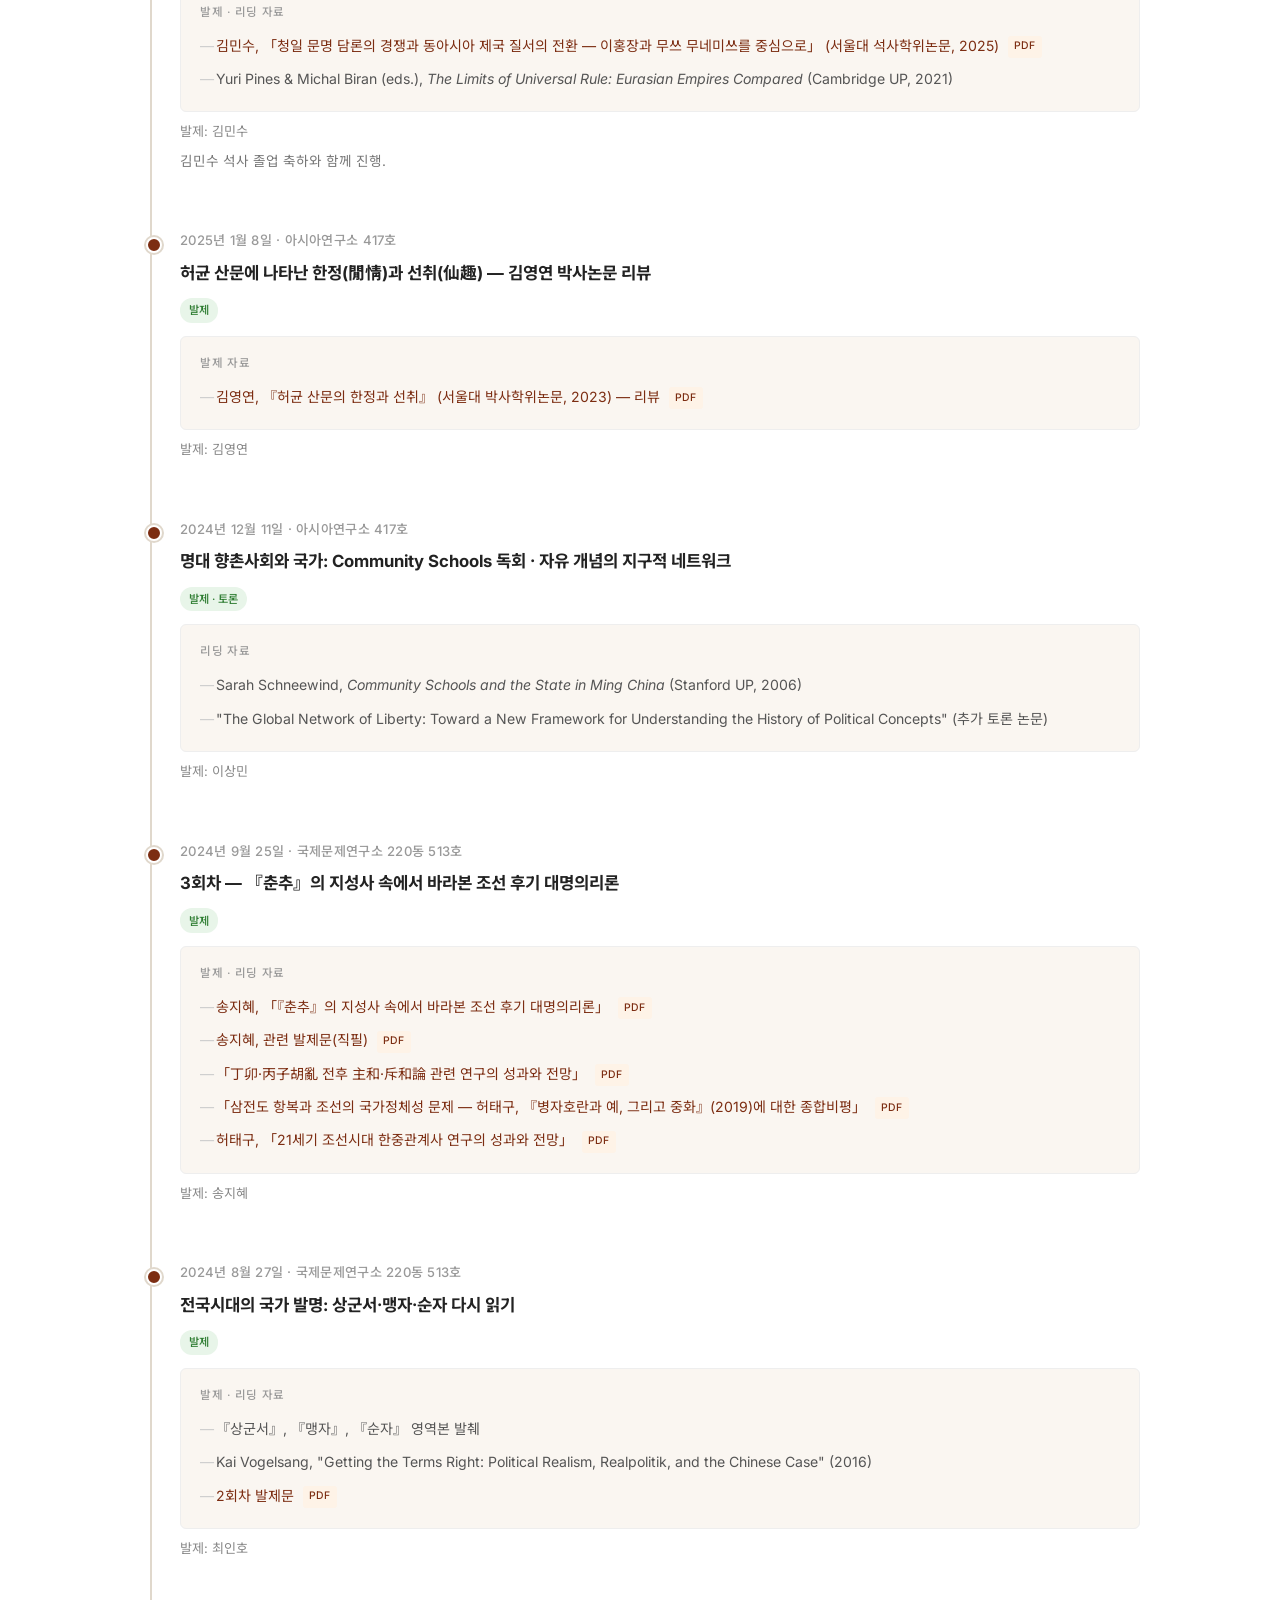
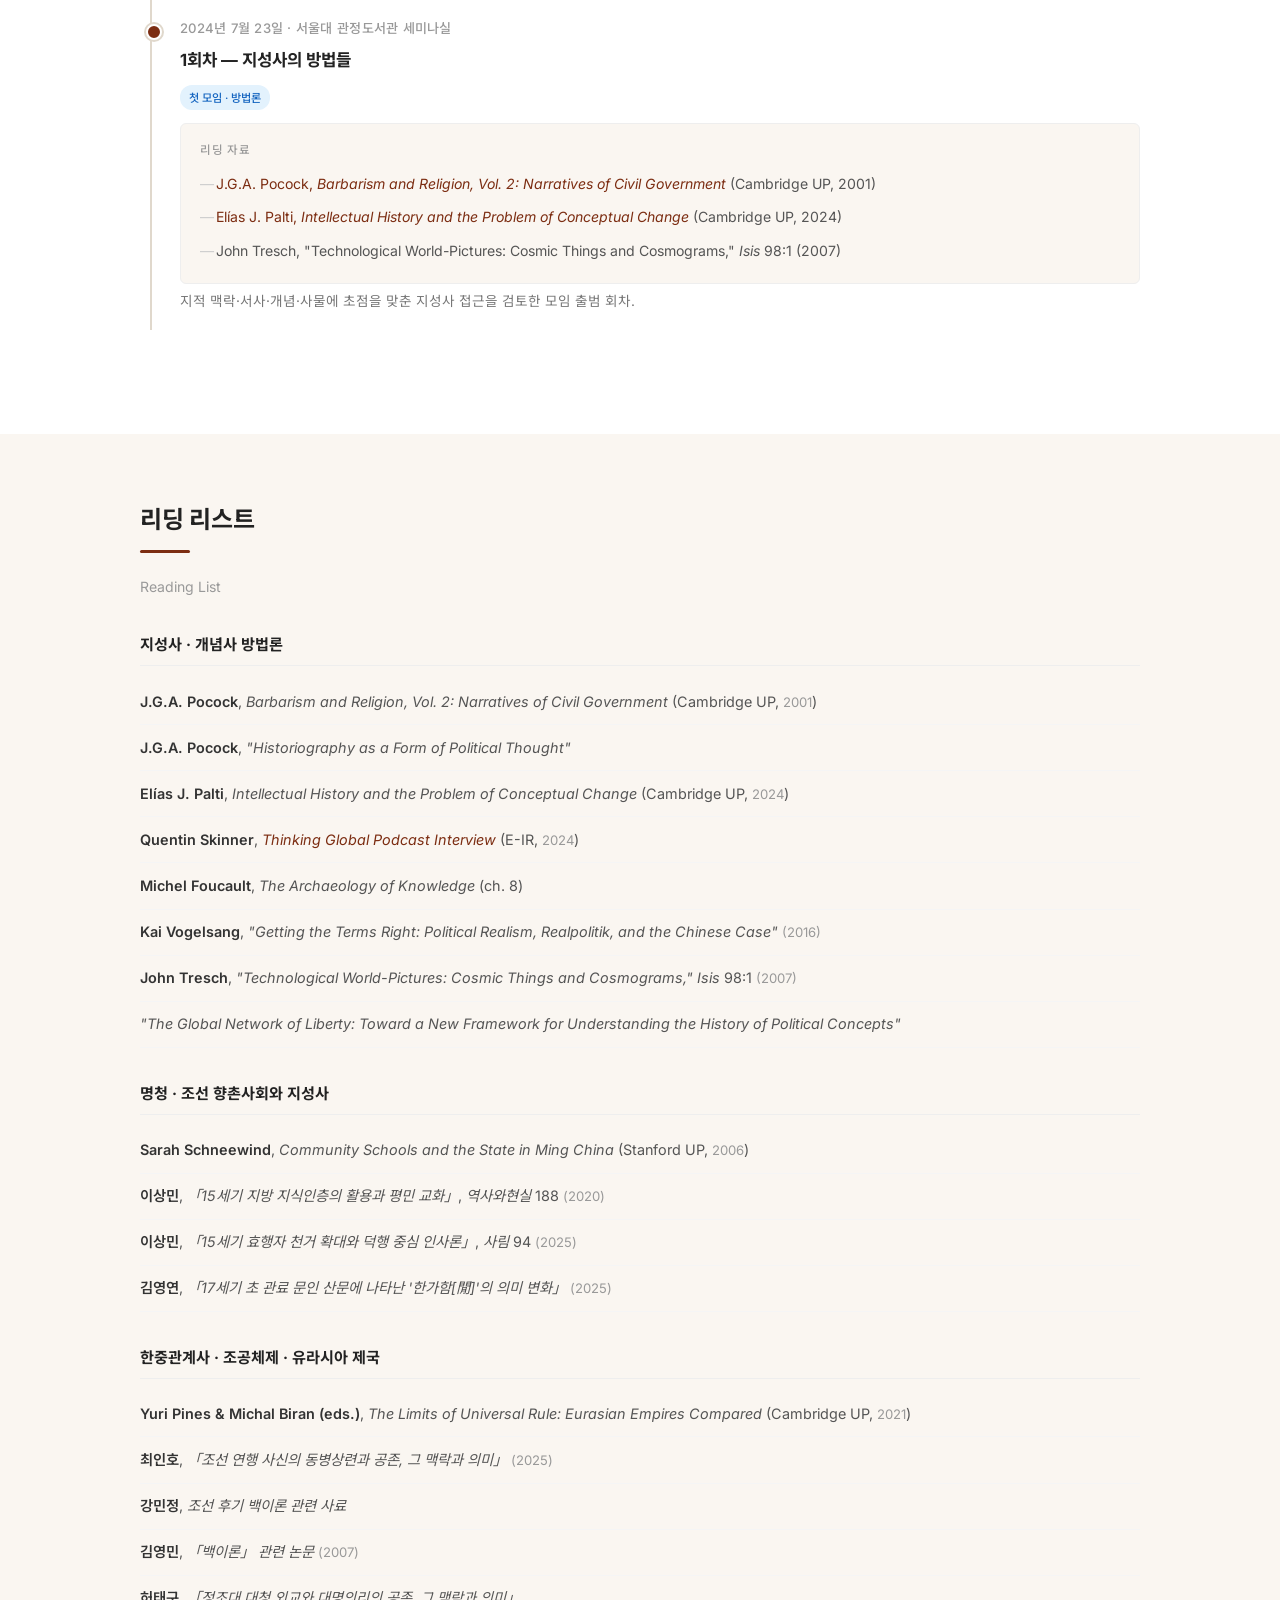
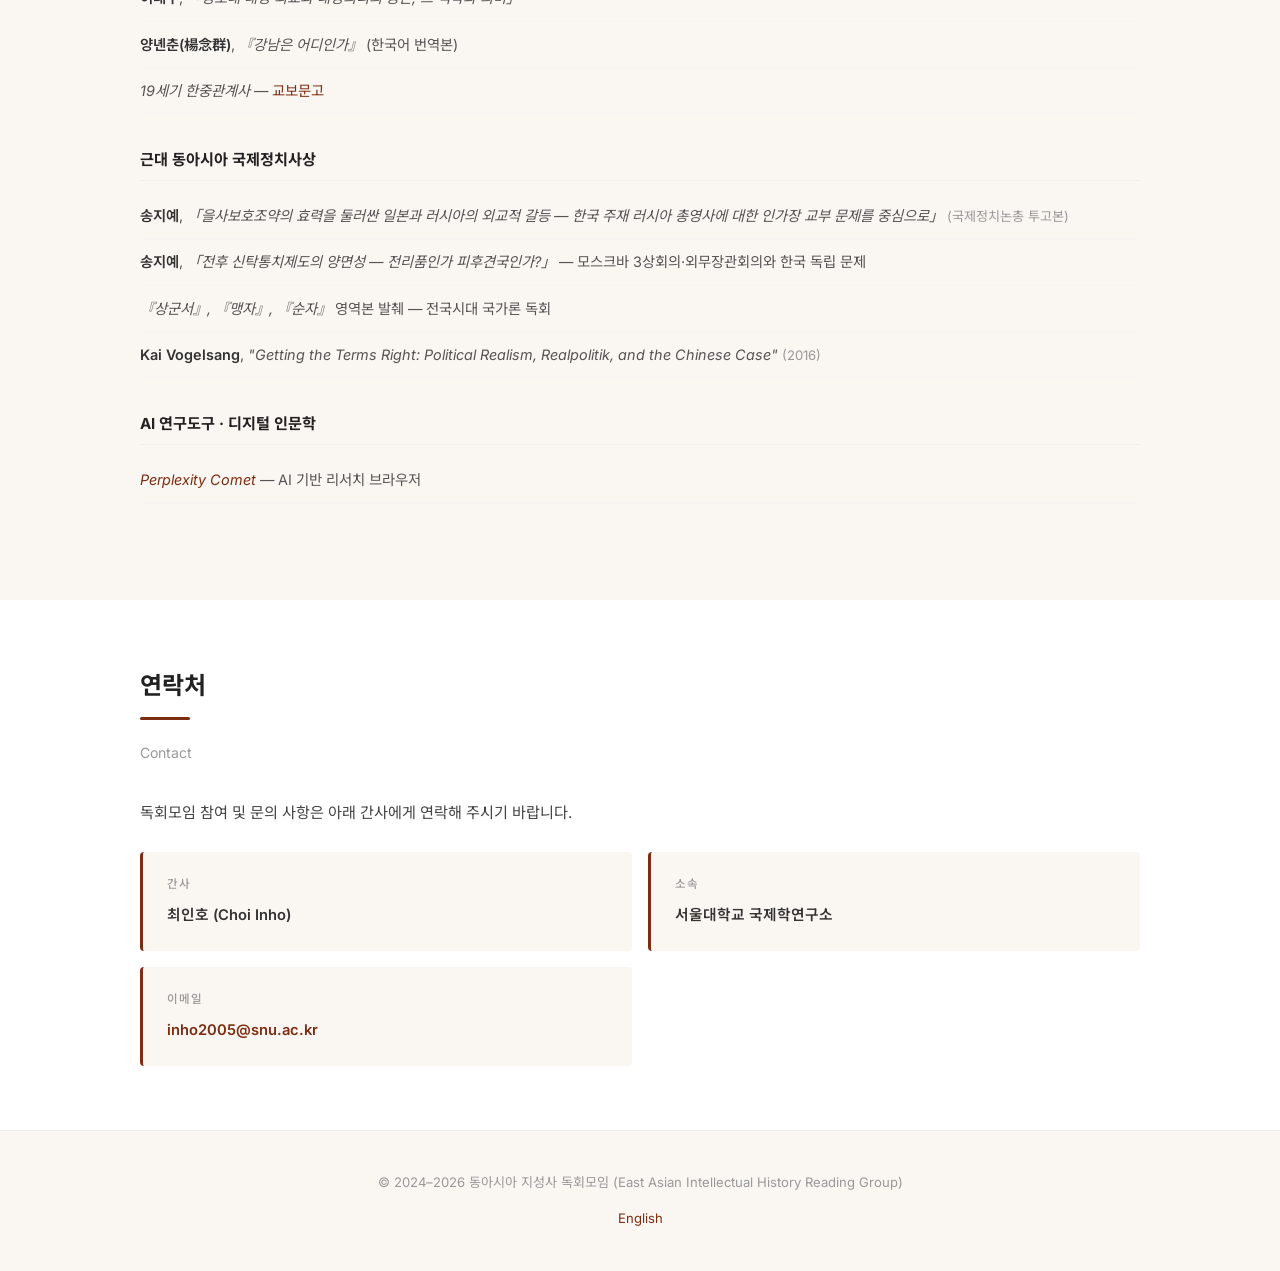
==== commit 1dbfb22c: "2026-10-17 최인호 「병자호란의 보편과 특수」 발제 세미나 기록 추가 Co-Authored-By: Claude Opus 5.5 <noreply@anthropic.com>" ====
--- a/index.html
+++ b/index.html
@@ -143,6 +143,22 @@
         <div class="timeline-presenter">발제: 강민정 · 참석: 김영연, 송지예, 이상민, 최인호</div>
       </div>
 
+      <!-- 2026-10-17 -->
+      <div class="timeline-item">
+        <div class="timeline-date">2026년 10월 17일</div>
+        <div class="timeline-title">병자호란의 보편과 특수: 해석학으로 다시 읽는 남한산성의 마음들</div>
+        <span class="timeline-badge badge-lecture">발제</span>
+        <div class="timeline-reading">
+          <div class="reading-label">발제 · 토론</div>
+          <ul>
+            <li>리쾨르의 거리두기와 전유로 남한산성의 사료를 다시 읽기: 의례 속에 체화된 사대, 생사를 건 결단으로서의 주화와 척화, 선택하지 못한 다수의 「갈팡질팡」, 김상헌의 「내 마음(吾心)」</li>
+            <li>토론: 왜 17세기 조선이며 왜 오늘의 국가와 견주는가, 방법론 논문이 역사학에서 서는 자리, 「문명에 대한 충성」과 「양심을 건 결단」, 울음과 의례(合情), 등가물과 해석의 타당성, 「기꺼이 수용」과 픽션의 힘</li>
+            <li><a href="docs/2026-10-17_discussion_notes.pdf" target="_blank" rel="noopener">토론 정리</a> <span class="file-icon">PDF</span></li>
+          </ul>
+        </div>
+        <div class="timeline-presenter">발제: 최인호</div>
+      </div>
+
       <!-- 2026-05-01 -->
       <div class="timeline-item">
         <div class="timeline-date">2026년 5월 1일 · Zoom</div>
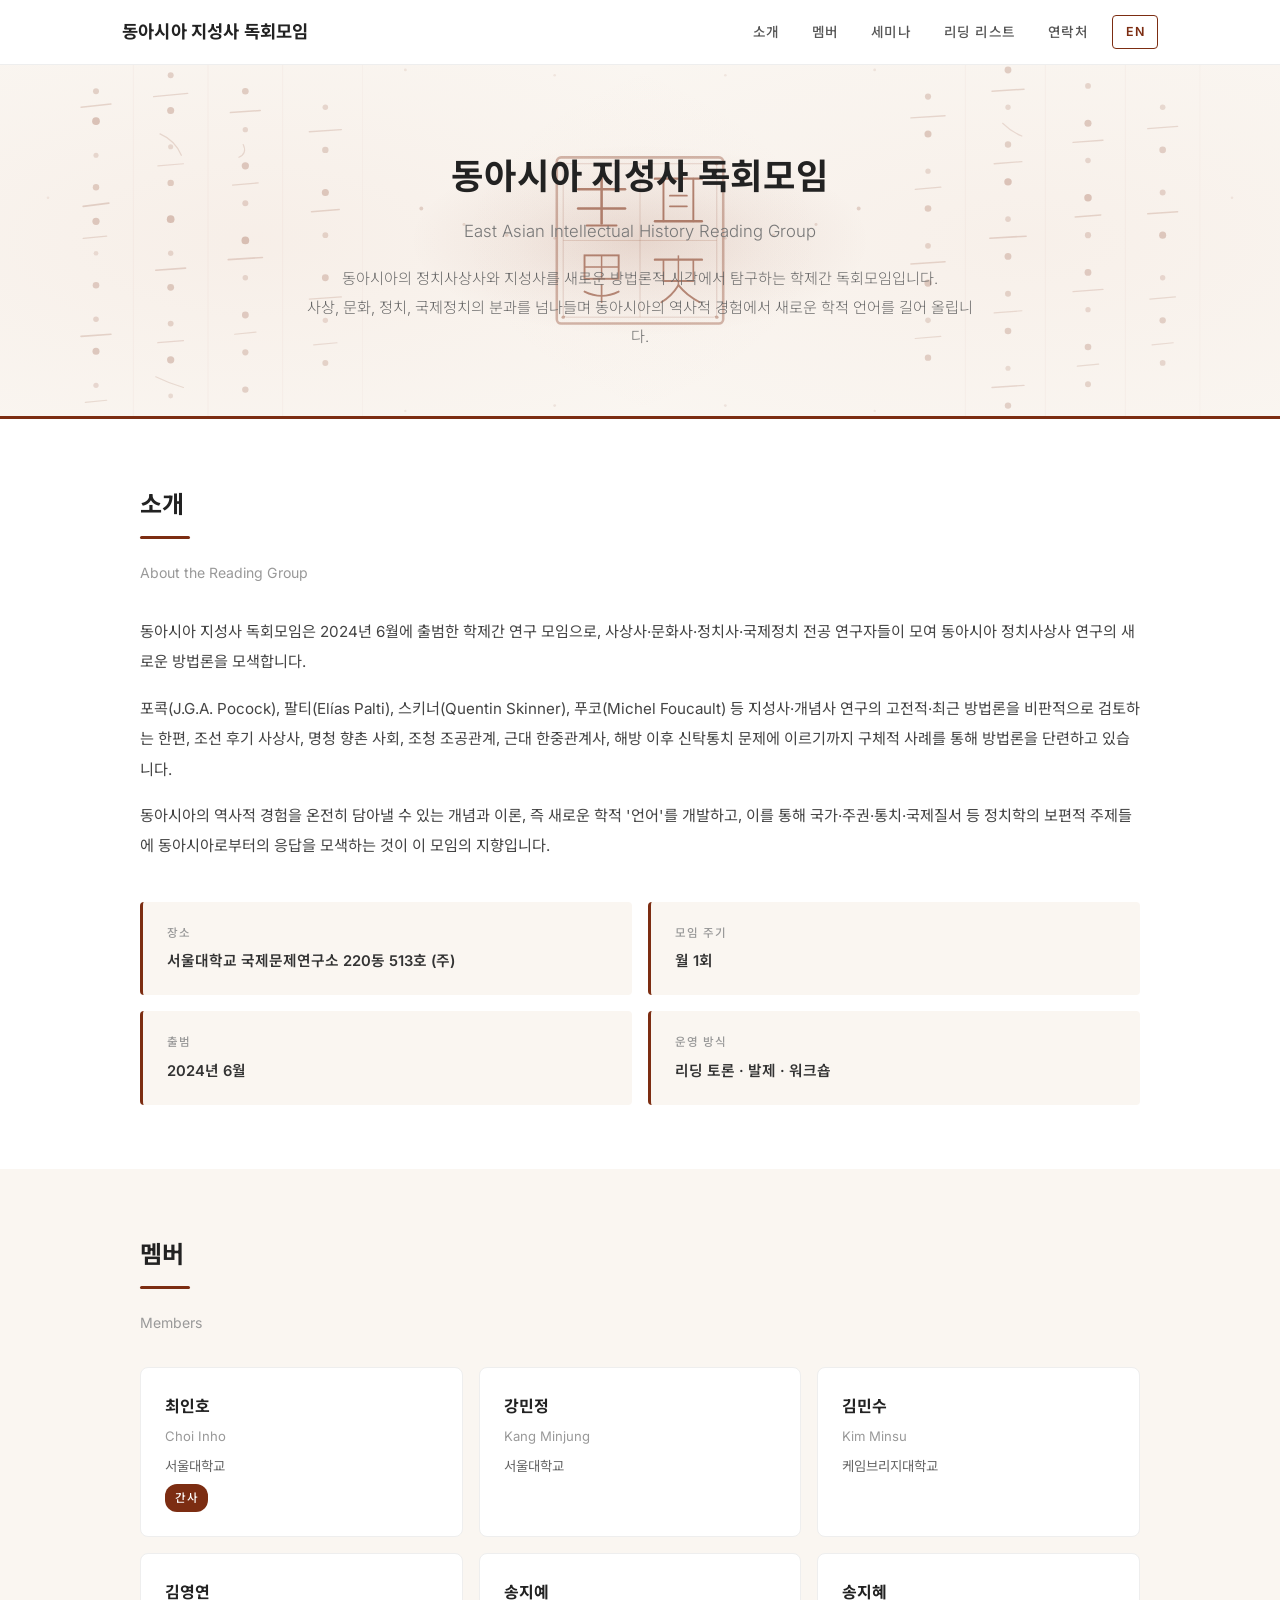
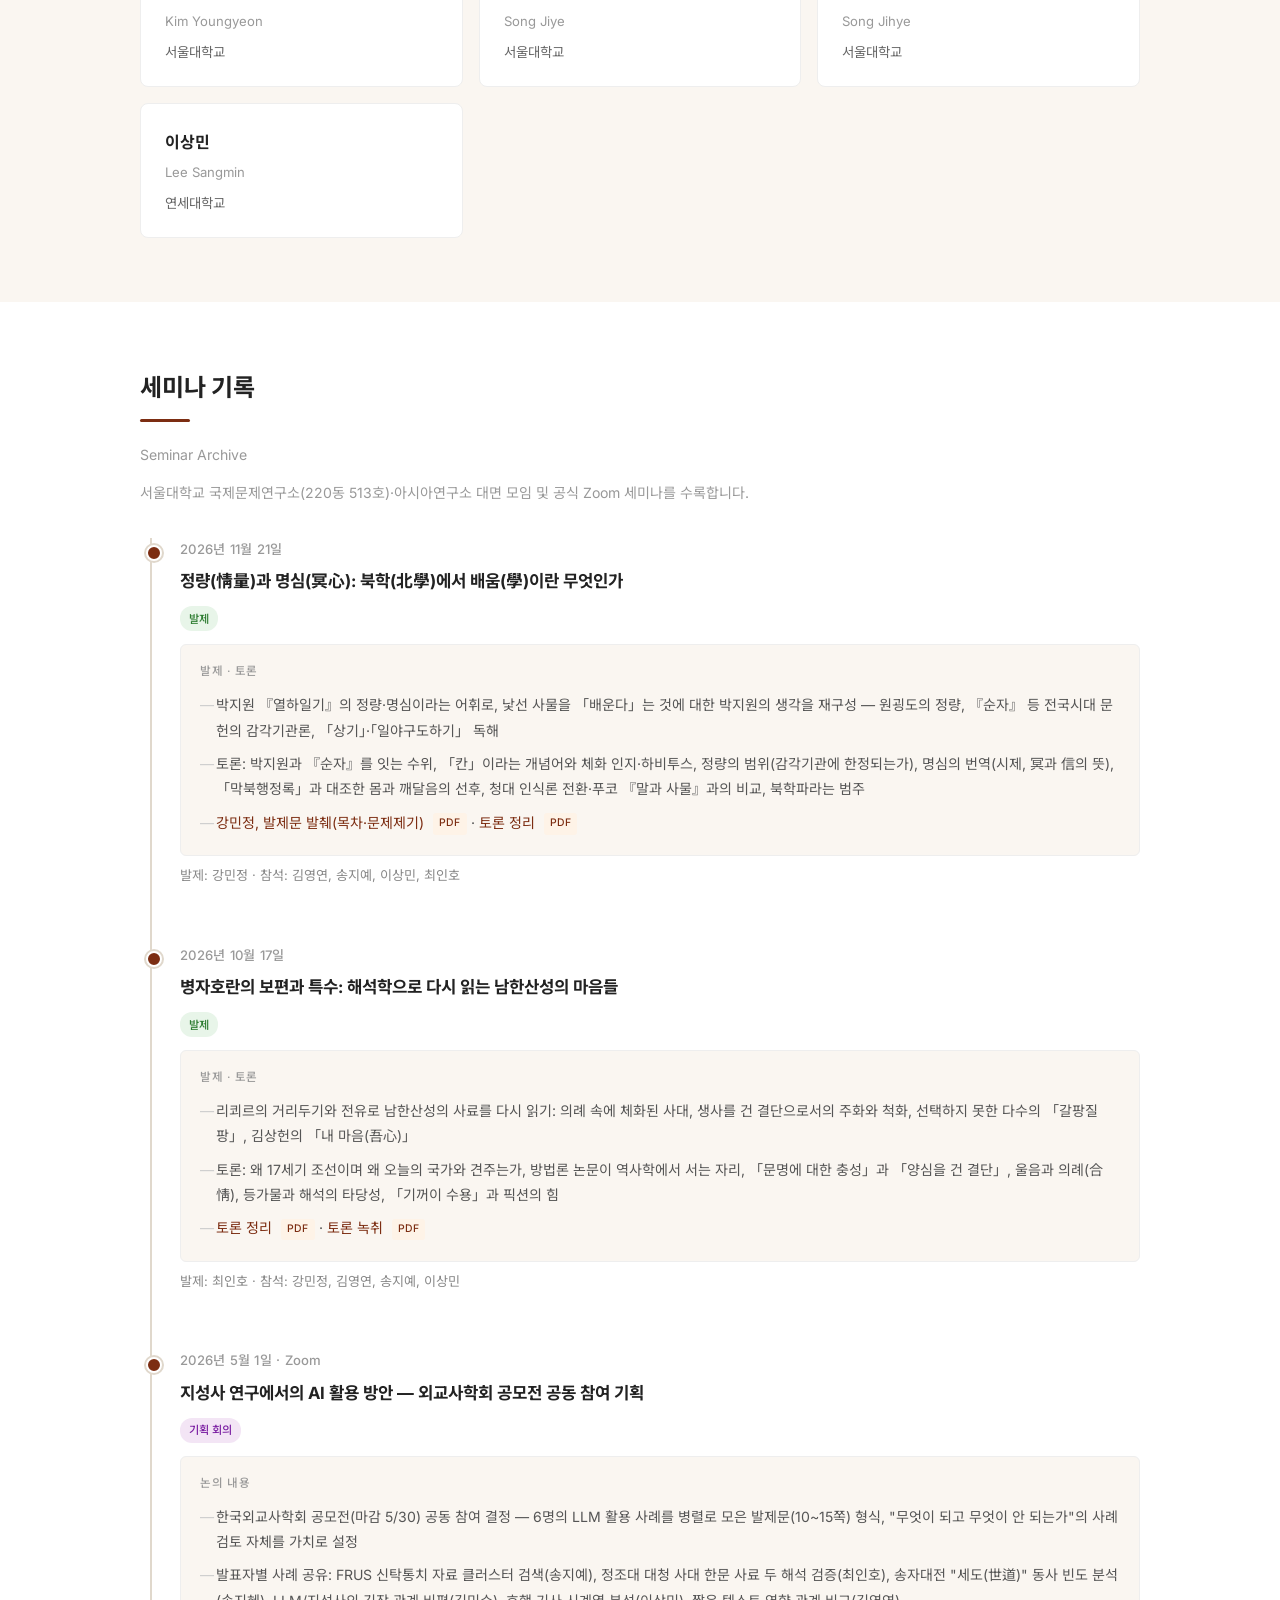
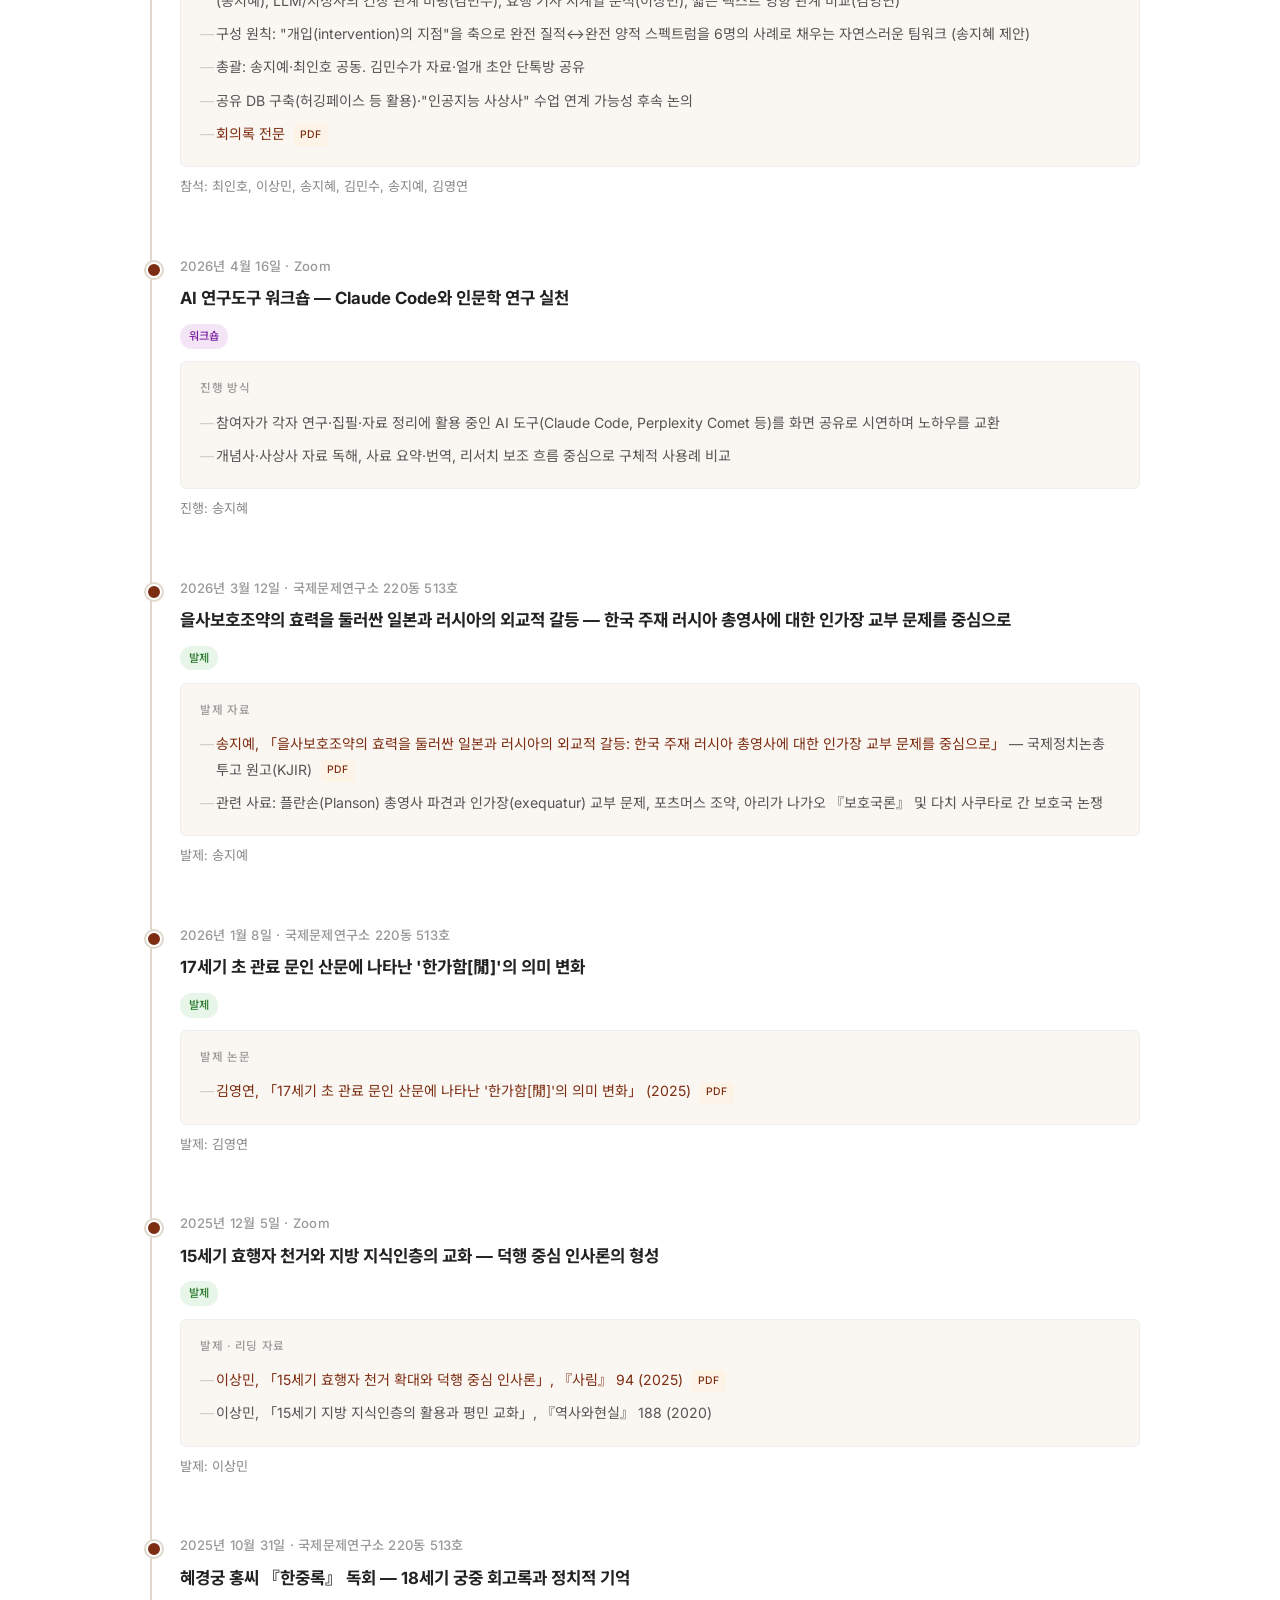
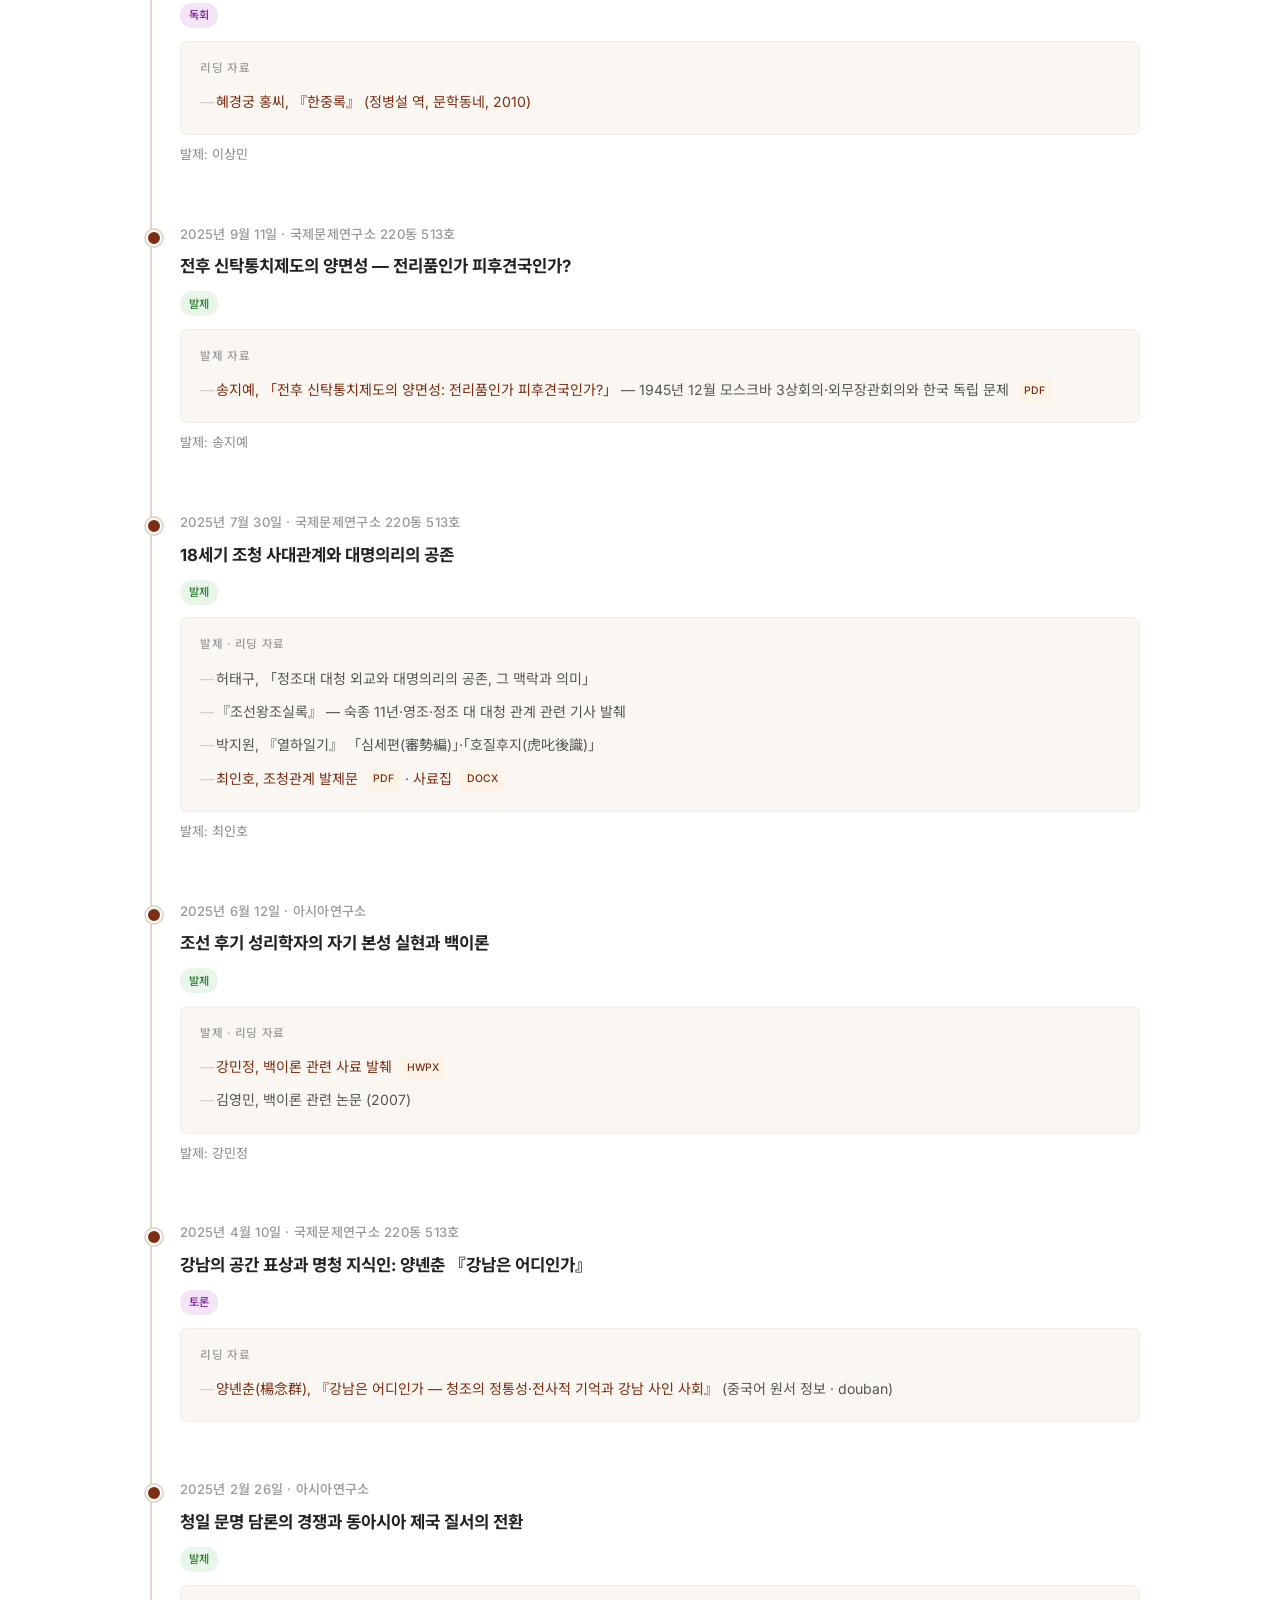
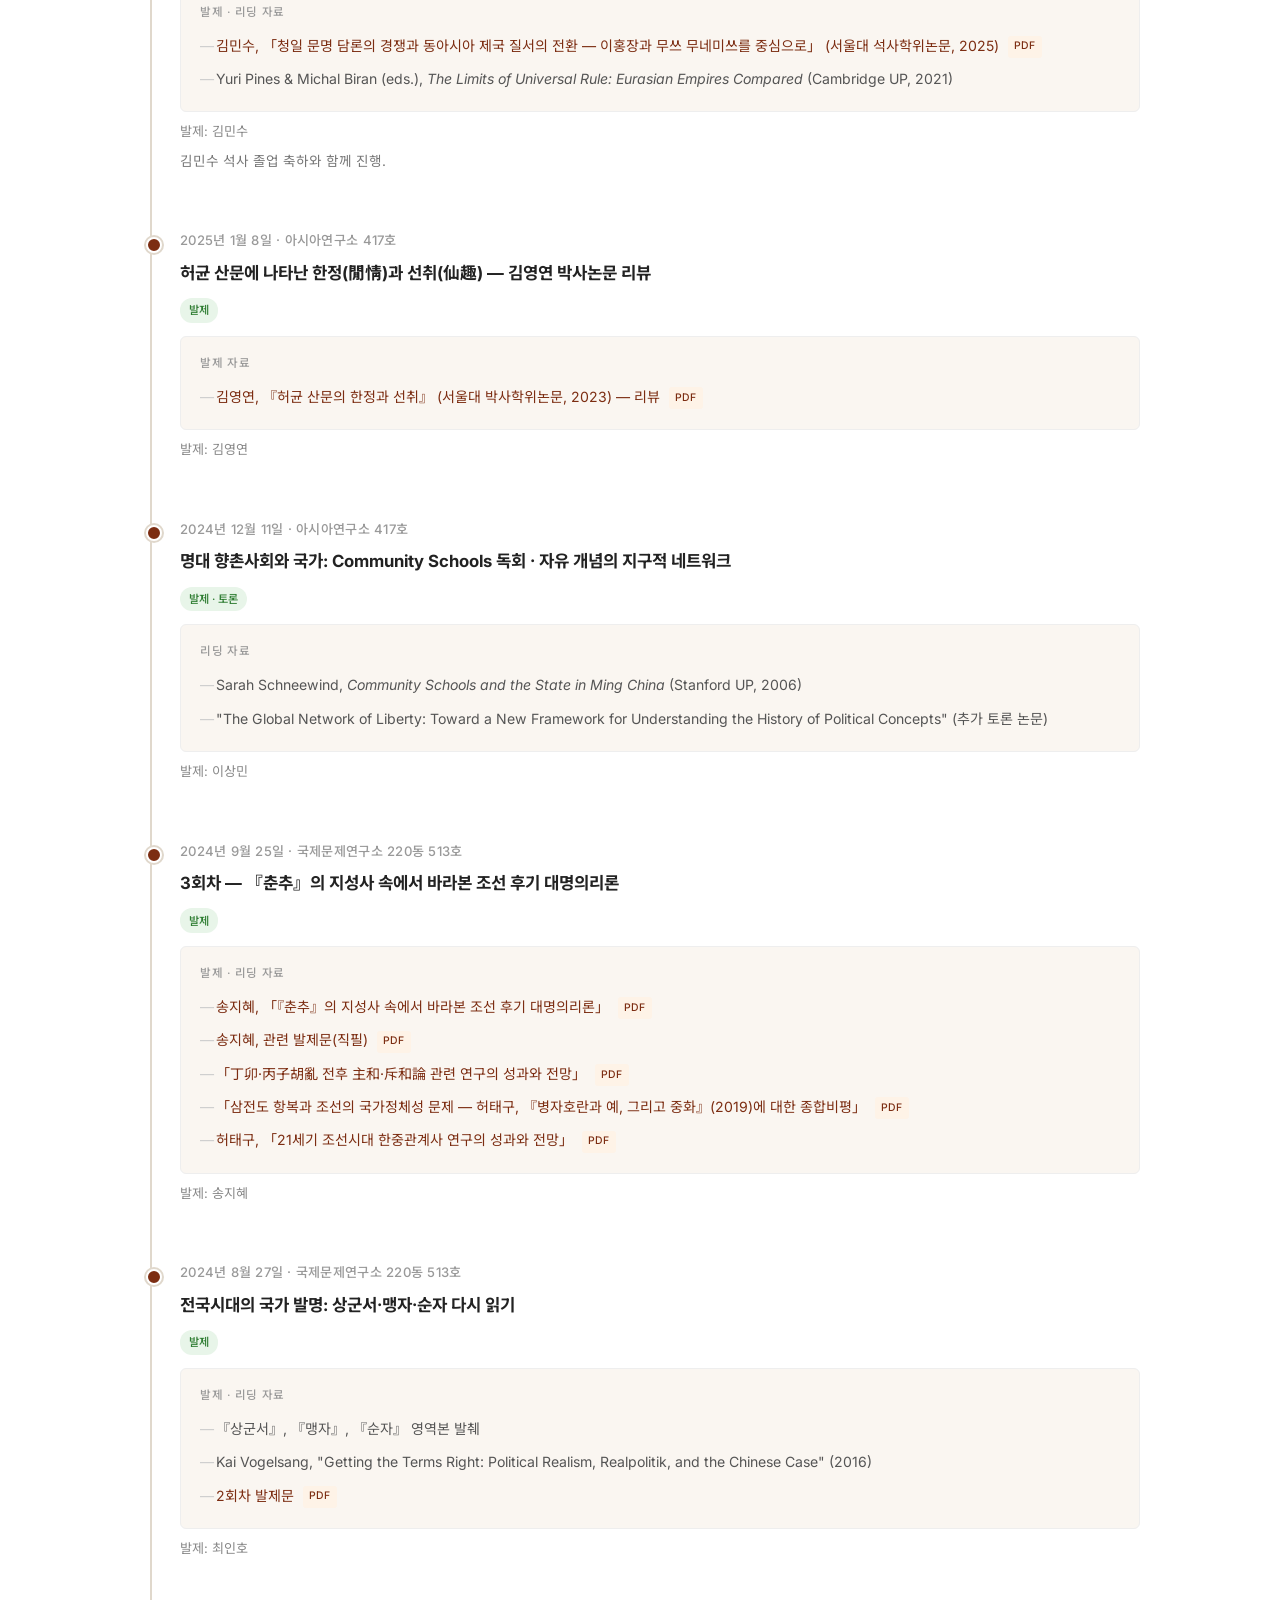
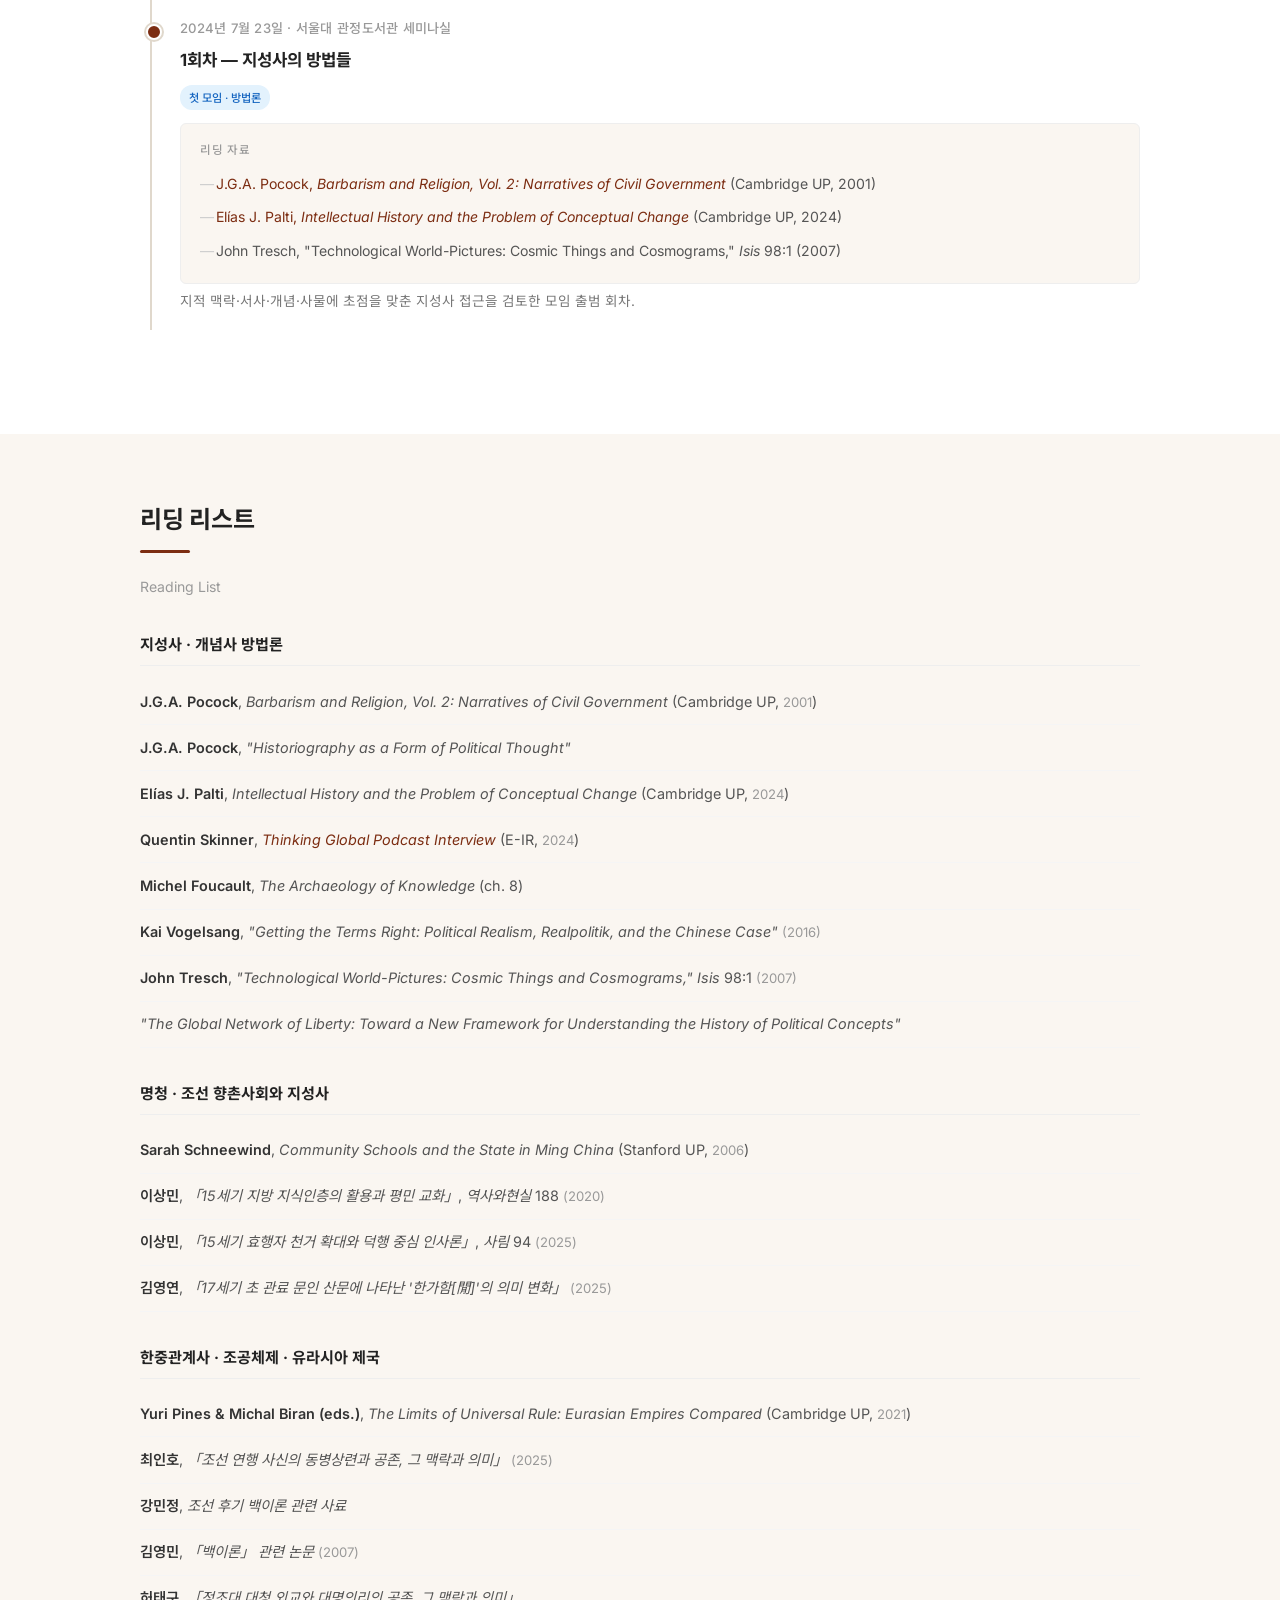
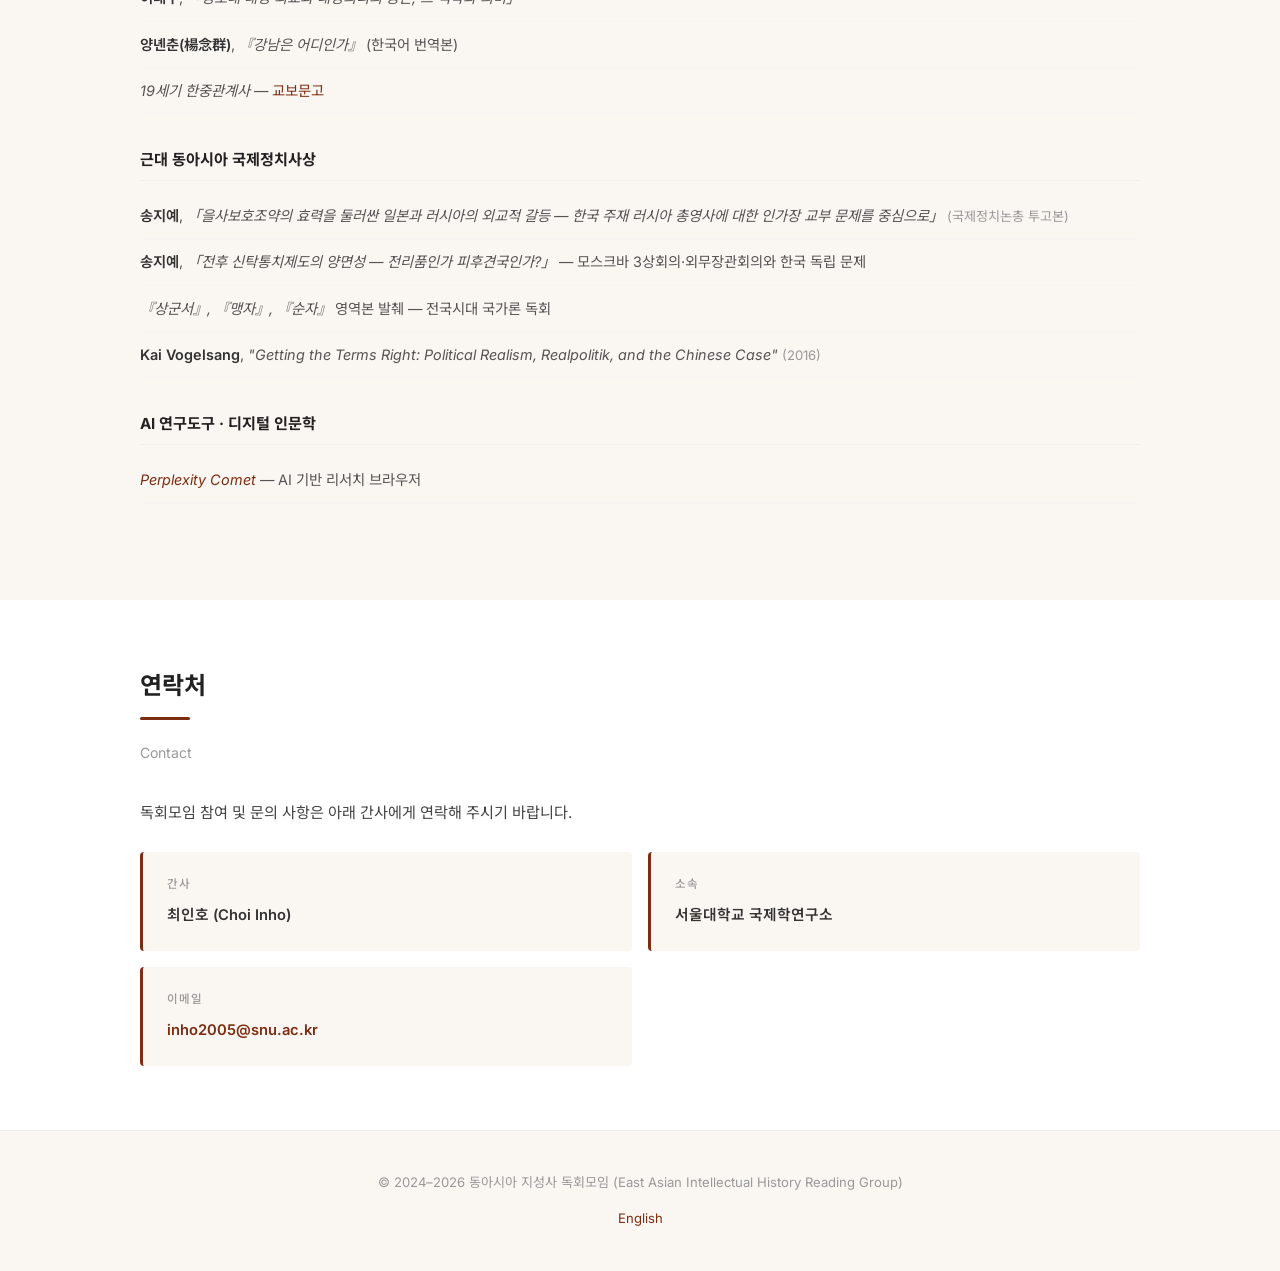
==== commit b4df5423: "2026-10-17 세미나: 토론 녹취 PDF 추가, 참석자 이름 반영 Co-Authored-By: Claude Opus 5.5 <noreply@anthropic.com>" ====
--- a/index.html
+++ b/index.html
@@ -153,10 +153,10 @@
           <ul>
             <li>리쾨르의 거리두기와 전유로 남한산성의 사료를 다시 읽기: 의례 속에 체화된 사대, 생사를 건 결단으로서의 주화와 척화, 선택하지 못한 다수의 「갈팡질팡」, 김상헌의 「내 마음(吾心)」</li>
             <li>토론: 왜 17세기 조선이며 왜 오늘의 국가와 견주는가, 방법론 논문이 역사학에서 서는 자리, 「문명에 대한 충성」과 「양심을 건 결단」, 울음과 의례(合情), 등가물과 해석의 타당성, 「기꺼이 수용」과 픽션의 힘</li>
-            <li><a href="docs/2026-10-17_discussion_notes.pdf" target="_blank" rel="noopener">토론 정리</a> <span class="file-icon">PDF</span></li>
-          </ul>
-        </div>
-        <div class="timeline-presenter">발제: 최인호</div>
+            <li><a href="docs/2026-10-17_discussion_notes.pdf" target="_blank" rel="noopener">토론 정리</a> <span class="file-icon">PDF</span> · <a href="docs/2026-10-17_transcript.pdf" target="_blank" rel="noopener">토론 녹취</a> <span class="file-icon">PDF</span></li>
+          </ul>
+        </div>
+        <div class="timeline-presenter">발제: 최인호 · 참석: 강민정, 김영연, 송지예, 이상민</div>
       </div>
 
       <!-- 2026-05-01 -->
